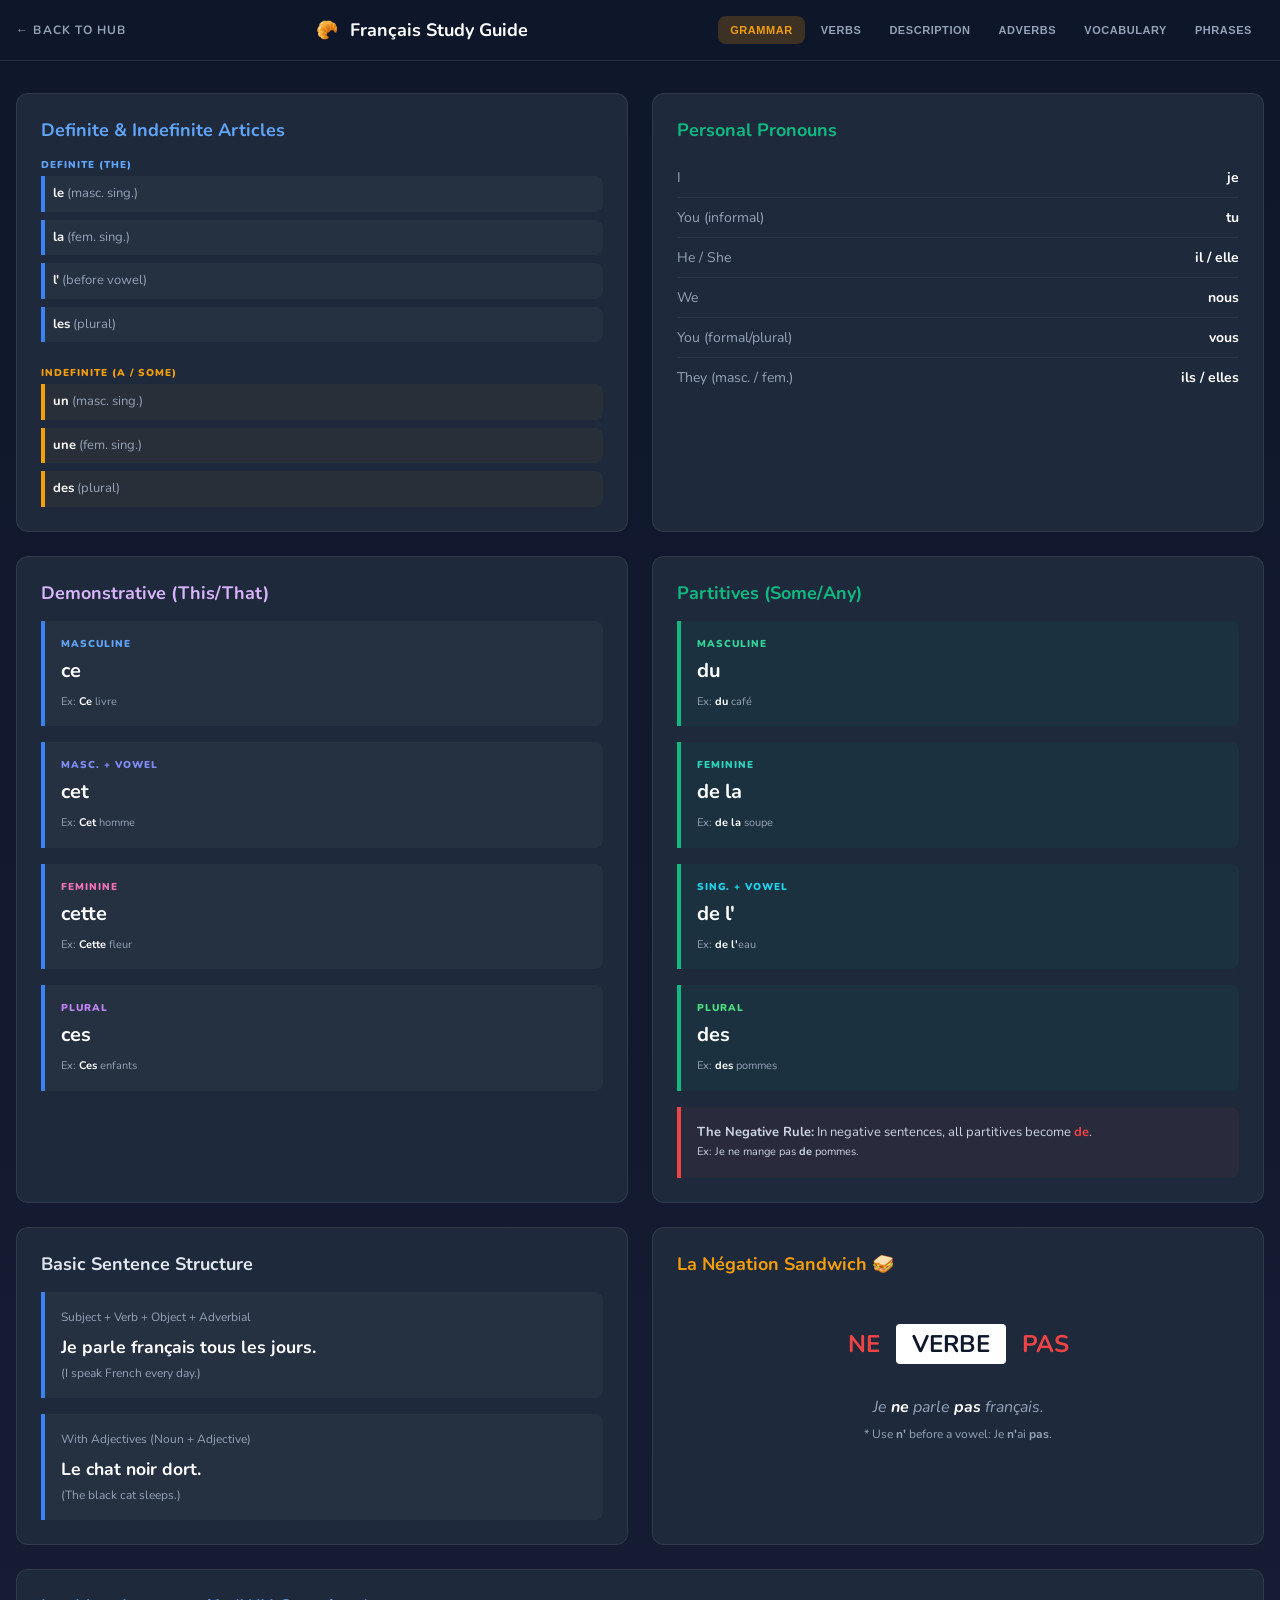
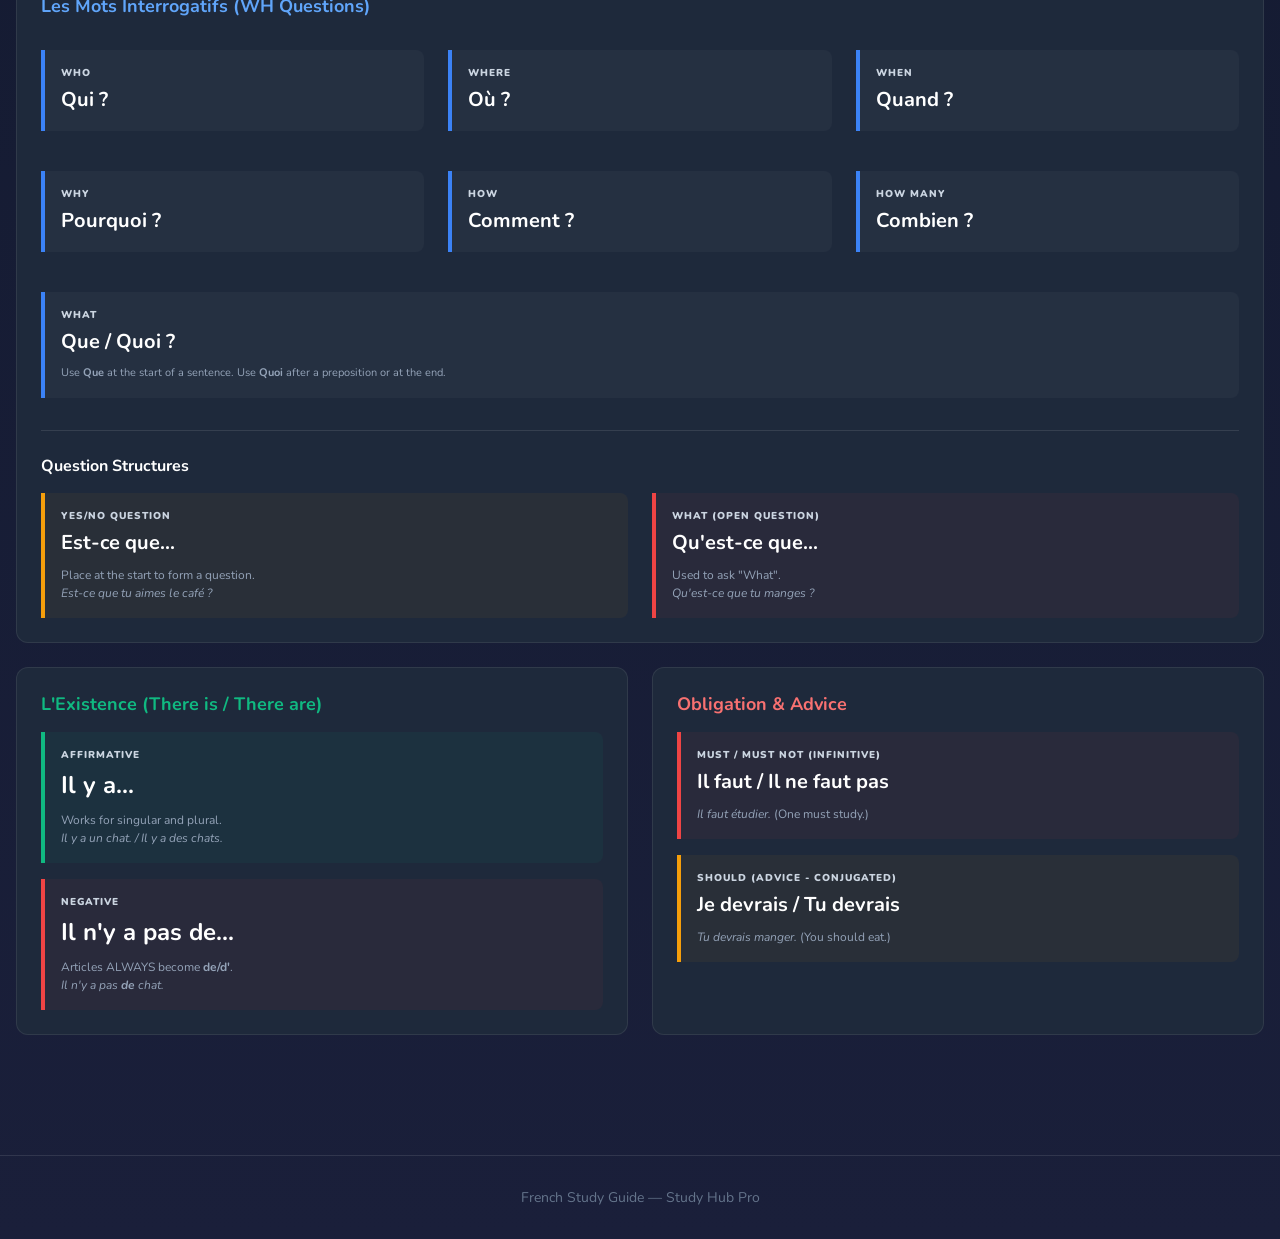
==== french.html @ ec725c96 "Update french.html" ====
<!DOCTYPE html>
<html lang="en">
<head>
    <meta charset="UTF-8">
    <meta name="viewport" content="width=device-width, initial-scale=1.0">
    <title>French Study Guide</title>
    <link rel="preconnect" href="https://fonts.googleapis.com">
    <link rel="preconnect" href="https://fonts.gstatic.com" crossorigin>
    <link href="https://fonts.googleapis.com/css2?family=Nunito:wght@400;500;600;700;800;900&display=swap" rel="stylesheet">
    <style>
        * { margin: 0; padding: 0; box-sizing: border-box; }
        body { font-family: 'Nunito', sans-serif; background: linear-gradient(to bottom, #0f172a, #1a1f3a); color: #e2e8f0; min-height: 100vh; }
        
        /* Header */
        header { position: sticky; top: 0; z-index: 50; background: rgba(15, 23, 42, 0.95); backdrop-filter: blur(8px); border-bottom: 1px solid rgba(255, 255, 255, 0.1); }
        .header-content { max-width: 1280px; margin: 0 auto; padding: 1rem; display: flex; align-items: center; justify-content: space-between; }
        .back-link { display: flex; align-items: center; gap: 0.5rem; color: #94a3b8; text-decoration: none; font-size: 12px; font-weight: bold; text-transform: uppercase; letter-spacing: 0.1em; transition: color 0.3s ease; }
        .back-link:hover { color: #f59e0b; }
        .header-title { font-size: 1.125rem; font-weight: bold; color: white; display: flex; align-items: center; gap: 0.75rem; }
        .nav-tabs { display: none; gap: 0.25rem; }
        @media (min-width: 768px) { .nav-tabs { display: flex; flex-wrap: wrap; justify-content: flex-end;} }
        .tab-btn { padding: 0.5rem 0.75rem; border-radius: 0.5rem; font-size: 11px; font-weight: bold; text-transform: uppercase; letter-spacing: 0.05em; border: none; background: transparent; color: #94a3b8; cursor: pointer; transition: all 0.2s ease; }
        .tab-btn:hover { background: rgba(255, 255, 255, 0.08); color: white; }
        .tab-btn.active { background: rgba(245, 158, 11, 0.2); color: #f59e0b; }

        /* Main Content */
        main { max-width: 1280px; margin: 0 auto; padding: 2rem 1rem; }
        .tab-content { display: none; animation: fadeIn 0.3s ease; }
        .tab-content.active { display: block; }
        @keyframes fadeIn { from { opacity: 0; } to { opacity: 1; } }

        /* Cards & Tables */
        .card { background: #1e293b; border: 1px solid rgba(255, 255, 255, 0.08); border-radius: 0.75rem; padding: 1.5rem; margin-bottom: 1.5rem; transition: all 0.3s ease; }
        .card:hover { transform: translateY(-3px); box-shadow: 0 10px 25px rgba(0, 0, 0, 0.3); }
        .card-title { font-size: 1.125rem; font-weight: bold; margin-bottom: 1rem; display: flex; align-items: center; gap: 0.5rem; }
        .card-title.gold { color: #f59e0b; }
        .card-title.blue { color: #60a5fa; }
        .card-title.purple { color: #d8b4fe; }
        .card-title.green { color: #10b981; }
        .card-title.red { color: #f87171; }

        .vocab-table { background: #1e293b; border: 1px solid rgba(255, 255, 255, 0.08); border-radius: 0.75rem; overflow: hidden; margin-bottom: 1.5rem; }
        .vocab-header { background: rgba(255, 255, 255, 0.05); padding: 0.75rem 1rem; border-bottom: 1px solid rgba(255, 255, 255, 0.08); font-size: 12px; font-weight: bold; text-transform: uppercase; letter-spacing: 0.05em; color: #94a3b8; }
        .vocab-items { padding: 1rem; }
        .vocab-item { display: flex; justify-content: space-between; align-items: center; padding: 0.625rem 0; border-bottom: 1px solid rgba(255, 255, 255, 0.06); font-size: 14px; }
        .vocab-item:last-child { border-bottom: none; }
        .vocab-en { color: #94a3b8; }
        .vocab-fr { font-weight: bold; color: white; }

        .grid-2 { display: grid; grid-template-columns: repeat(auto-fit, minmax(300px, 1fr)); gap: 1.5rem; }
        .grid-3 { display: grid; grid-template-columns: repeat(auto-fit, minmax(200px, 1fr)); gap: 1.5rem; }
        .grid-4 { display: grid; grid-template-columns: repeat(auto-fit, minmax(150px, 1fr)); gap: 1rem; }

        /* Highlights & Alerts */
        .info-box { background: rgba(255, 255, 255, 0.03); border-left: 4px solid #3b82f6; padding: 1rem; border-radius: 0 0.5rem 0.5rem 0; margin-top: 1rem; font-size: 13px; line-height: 1.5; color: #cbd5e1; }
        .info-box.red { border-left-color: #ef4444; background: rgba(239, 68, 68, 0.05); }
        .info-box.gold { border-left-color: #f59e0b; background: rgba(245, 158, 11, 0.05); }
        .info-box.green { border-left-color: #10b981; background: rgba(16, 185, 129, 0.05); }
        .accent-text { font-size: 10px; font-weight: 900; text-transform: uppercase; letter-spacing: 0.1em; margin-bottom: 0.25rem; }

        /* Vocabulary Menu */
        .vocab-menu { display: grid; grid-template-columns: repeat(auto-fit, minmax(160px, 1fr)); gap: 1rem; margin-bottom: 2rem; }
        .vocab-btn { padding: 1rem; border-radius: 0.75rem; border: 2px solid; background: rgba(255, 255, 255, 0.05); color: white; cursor: pointer; font-weight: 600; text-align: center; transition: all 0.3s ease; font-size: 14px; display: flex; flex-direction: column; align-items: center; gap: 0.5rem; }
        .vocab-btn span.icon { font-size: 1.5rem; }
        .vocab-btn:hover { transform: translateY(-2px); background: rgba(255, 255, 255, 0.1); }
        .vocab-btn.gold { border-color: rgba(245, 158, 11, 0.4); }
        .vocab-btn.blue { border-color: rgba(59, 130, 246, 0.4); }
        .vocab-btn.purple { border-color: rgba(168, 85, 247, 0.4); }
        .vocab-btn.green { border-color: rgba(16, 185, 129, 0.4); }
        .vocab-btn.pink { border-color: rgba(236, 72, 153, 0.4); }
        .vocab-btn.cyan { border-color: rgba(6, 182, 212, 0.4); }
        .vocab-btn.orange { border-color: rgba(249, 115, 22, 0.4); }
        .vocab-btn.red { border-color: rgba(239, 68, 68, 0.4); }

        footer { border-top: 1px solid rgba(255, 255, 255, 0.1); margin-top: 4rem; padding: 2rem 1rem; text-align: center; color: #64748b; font-size: 14px; }
    </style>
</head>
<body>
    <header>
        <div class="header-content">
            <a href="index.html" class="back-link"> ←  Back to Hub</a>
            <div class="header-title">
                <span>🥐</span>
                <span>Français Study Guide</span>
            </div>
            <nav class="nav-tabs">
                <button class="tab-btn active" onclick="switchTab('grammar')">Grammar</button>
                <button class="tab-btn" onclick="switchTab('verbs')">Verbs</button>
                <button class="tab-btn" onclick="switchTab('adjectives')">Description</button>
                <button class="tab-btn" onclick="switchTab('adverbs')">Adverbs</button>
                <button class="tab-btn" onclick="switchTab('vocabulary')">Vocabulary</button>
                <button class="tab-btn" onclick="switchTab('phrases')">Phrases</button>
            </nav>
        </div>
    </header>

    <main>
        <div id="grammar" class="tab-content active">
            
            <div class="grid-2">
                <div class="card">
                    <h3 class="card-title blue">Definite & Indefinite Articles</h3>
                    <div style="margin-bottom: 1.5rem;">
                        <p class="accent-text" style="color: #60a5fa;">Definite (The)</p>
                        <div class="grid-2" style="gap: 0.5rem;">
                            <div class="info-box" style="margin:0; padding: 0.5rem;"><span class="vocab-fr">le</span> <span class="vocab-en">(masc. sing.)</span></div>
                            <div class="info-box" style="margin:0; padding: 0.5rem;"><span class="vocab-fr">la</span> <span class="vocab-en">(fem. sing.)</span></div>
                            <div class="info-box" style="margin:0; padding: 0.5rem;"><span class="vocab-fr">l'</span> <span class="vocab-en">(before vowel)</span></div>
                            <div class="info-box" style="margin:0; padding: 0.5rem;"><span class="vocab-fr">les</span> <span class="vocab-en">(plural)</span></div>
                        </div>
                    </div>
                    <div>
                        <p class="accent-text" style="color: #f59e0b;">Indefinite (A / Some)</p>
                        <div class="grid-2" style="gap: 0.5rem;">
                            <div class="info-box gold" style="margin:0; padding: 0.5rem;"><span class="vocab-fr">un</span> <span class="vocab-en">(masc. sing.)</span></div>
                            <div class="info-box gold" style="margin:0; padding: 0.5rem;"><span class="vocab-fr">une</span> <span class="vocab-en">(fem. sing.)</span></div>
                            <div class="info-box gold" style="margin:0; padding: 0.5rem;"><span class="vocab-fr">des</span> <span class="vocab-en">(plural)</span></div>
                        </div>
                    </div>
                </div>

                <div class="card">
                    <h3 class="card-title green">Personal Pronouns</h3>
                    <div class="vocab-items" style="padding: 0;">
                        <div class="vocab-item"><span class="vocab-en">I</span><span class="vocab-fr">je</span></div>
                        <div class="vocab-item"><span class="vocab-en">You (informal)</span><span class="vocab-fr">tu</span></div>
                        <div class="vocab-item"><span class="vocab-en">He / She</span><span class="vocab-fr">il / elle</span></div>
                        <div class="vocab-item"><span class="vocab-en">We</span><span class="vocab-fr">nous</span></div>
                        <div class="vocab-item"><span class="vocab-en">You (formal/plural)</span><span class="vocab-fr">vous</span></div>
                        <div class="vocab-item"><span class="vocab-en">They (masc. / fem.)</span><span class="vocab-fr">ils / elles</span></div>
                    </div>
                </div>
            </div>

            <div class="grid-2">
                <div class="card">
                    <h3 class="card-title purple">Demonstrative (This/That)</h3>
                    <div class="grid-2" style="gap: 1rem;">
                        <div class="info-box" style="margin:0;">
                            <p class="accent-text" style="color: #60a5fa;">Masculine</p>
                            <p class="vocab-fr" style="font-size: 1.25rem;">ce</p>
                            <p class="vocab-en" style="font-size: 11px; margin-top: 0.5rem;">Ex: <span class="vocab-fr">Ce</span> livre</p>
                        </div>
                        <div class="info-box" style="margin:0;">
                            <p class="accent-text" style="color: #818cf8;">Masc. + Vowel</p>
                            <p class="vocab-fr" style="font-size: 1.25rem;">cet</p>
                            <p class="vocab-en" style="font-size: 11px; margin-top: 0.5rem;">Ex: <span class="vocab-fr">Cet</span> homme</p>
                        </div>
                        <div class="info-box" style="margin:0;">
                            <p class="accent-text" style="color: #f472b6;">Feminine</p>
                            <p class="vocab-fr" style="font-size: 1.25rem;">cette</p>
                            <p class="vocab-en" style="font-size: 11px; margin-top: 0.5rem;">Ex: <span class="vocab-fr">Cette</span> fleur</p>
                        </div>
                        <div class="info-box" style="margin:0;">
                            <p class="accent-text" style="color: #c084fc;">Plural</p>
                            <p class="vocab-fr" style="font-size: 1.25rem;">ces</p>
                            <p class="vocab-en" style="font-size: 11px; margin-top: 0.5rem;">Ex: <span class="vocab-fr">Ces</span> enfants</p>
                        </div>
                    </div>
                </div>

                <div class="card">
                    <h3 class="card-title green">Partitives (Some/Any)</h3>
                    <div class="grid-2" style="gap: 1rem;">
                        <div class="info-box green" style="margin:0;">
                            <p class="accent-text" style="color: #34d399;">Masculine</p>
                            <p class="vocab-fr" style="font-size: 1.25rem;">du</p>
                            <p class="vocab-en" style="font-size: 11px; margin-top: 0.5rem;">Ex: <span class="vocab-fr">du</span> café</p>
                        </div>
                        <div class="info-box green" style="margin:0;">
                            <p class="accent-text" style="color: #2dd4bf;">Feminine</p>
                            <p class="vocab-fr" style="font-size: 1.25rem;">de la</p>
                            <p class="vocab-en" style="font-size: 11px; margin-top: 0.5rem;">Ex: <span class="vocab-fr">de la</span> soupe</p>
                        </div>
                        <div class="info-box green" style="margin:0;">
                            <p class="accent-text" style="color: #22d3ee;">Sing. + Vowel</p>
                            <p class="vocab-fr" style="font-size: 1.25rem;">de l'</p>
                            <p class="vocab-en" style="font-size: 11px; margin-top: 0.5rem;">Ex: <span class="vocab-fr">de l'</span>eau</p>
                        </div>
                        <div class="info-box green" style="margin:0;">
                            <p class="accent-text" style="color: #4ade80;">Plural</p>
                            <p class="vocab-fr" style="font-size: 1.25rem;">des</p>
                            <p class="vocab-en" style="font-size: 11px; margin-top: 0.5rem;">Ex: <span class="vocab-fr">des</span> pommes</p>
                        </div>
                    </div>
                    <div class="info-box red" style="margin-top: 1rem;">
                        <strong>The Negative Rule:</strong> In negative sentences, all partitives become <span class="vocab-fr" style="color:#ef4444;">de</span>. <br>
                        <span style="font-size: 11px;">Ex: Je ne mange pas <b>de</b> pommes.</span>
                    </div>
                </div>
            </div>

            <div class="grid-2">
                <div class="card">
                    <h3 class="card-title">Basic Sentence Structure</h3>
                    <div class="info-box" style="margin-top: 0;">
                        <p class="vocab-en" style="font-size: 12px; margin-bottom: 0.5rem;">Subject + Verb + Object + Adverbial</p>
                        <p class="vocab-fr" style="font-size: 1.1rem;">Je parle français tous les jours.</p>
                        <p class="vocab-en" style="font-size: 12px; margin-top: 0.25rem;">(I speak French every day.)</p>
                    </div>
                    <div class="info-box">
                        <p class="vocab-en" style="font-size: 12px; margin-bottom: 0.5rem;">With Adjectives (Noun + Adjective)</p>
                        <p class="vocab-fr" style="font-size: 1.1rem;">Le chat noir dort.</p>
                        <p class="vocab-en" style="font-size: 12px; margin-top: 0.25rem;">(The black cat sleeps.)</p>
                    </div>
                </div>

                <div class="card">
                    <h3 class="card-title gold">La Négation Sandwich 🥪</h3>
                    <div style="display: flex; align-items: center; justify-content: center; gap: 1rem; font-size: 1.5rem; font-weight: bold; padding: 2rem 0;">
                        <span style="color: #ef4444;">NE</span>
                        <span style="background: white; color: #0f172a; padding: 0.25rem 1rem; border-radius: 0.25rem;">VERBE</span>
                        <span style="color: #ef4444;">PAS</span>
                    </div>
                    <p class="vocab-en" style="text-align: center; font-style: italic;">Je <b style="color:white;">ne</b> parle <b style="color:white;">pas</b> français.</p>
                    <p class="vocab-en" style="text-align: center; font-size: 12px; margin-top: 0.5rem;">* Use <b>n'</b> before a vowel: Je <b>n'</b>ai <b>pas</b>.</p>
                </div>
            </div>

            <div class="card">
                <h3 class="card-title blue">Les Mots Interrogatifs (WH Questions)</h3>
                <div class="grid-2">
                    <div class="info-box"><p class="accent-text">Who</p><p class="vocab-fr" style="font-size: 1.25rem;">Qui ?</p></div>
                    <div class="info-box"><p class="accent-text">Where</p><p class="vocab-fr" style="font-size: 1.25rem;">Où ?</p></div>
                    <div class="info-box"><p class="accent-text">When</p><p class="vocab-fr" style="font-size: 1.25rem;">Quand ?</p></div>
                    <div class="info-box"><p class="accent-text">Why</p><p class="vocab-fr" style="font-size: 1.25rem;">Pourquoi ?</p></div>
                    <div class="info-box"><p class="accent-text">How</p><p class="vocab-fr" style="font-size: 1.25rem;">Comment ?</p></div>
                    <div class="info-box"><p class="accent-text">How many</p><p class="vocab-fr" style="font-size: 1.25rem;">Combien ?</p></div>
                    <div class="info-box" style="grid-column: 1 / -1;"><p class="accent-text">What</p><p class="vocab-fr" style="font-size: 1.25rem;">Que / Quoi ?</p>
                        <p class="vocab-en" style="font-size: 11px; margin-top: 0.5rem;">Use <b>Que</b> at the start of a sentence. Use <b>Quoi</b> after a preposition or at the end.</p>
                    </div>
                </div>

                <div style="margin-top: 2rem; border-top: 1px solid rgba(255,255,255,0.1); padding-top: 1.5rem;">
                    <h4 class="vocab-fr" style="margin-bottom: 1rem;">Question Structures</h4>
                    <div class="grid-2">
                        <div class="info-box gold" style="margin: 0;">
                            <p class="accent-text">Yes/No Question</p>
                            <p class="vocab-fr" style="font-size: 1.25rem;">Est-ce que...</p>
                            <p class="vocab-en" style="font-size: 12px; margin-top: 0.5rem;">Place at the start to form a question.<br><i>Est-ce que tu aimes le café ?</i></p>
                        </div>
                        <div class="info-box red" style="margin: 0;">
                            <p class="accent-text">What (Open Question)</p>
                            <p class="vocab-fr" style="font-size: 1.25rem;">Qu'est-ce que...</p>
                            <p class="vocab-en" style="font-size: 12px; margin-top: 0.5rem;">Used to ask "What".<br><i>Qu'est-ce que tu manges ?</i></p>
                        </div>
                    </div>
                </div>
            </div>

            <div class="grid-2">
                <div class="card">
                    <h3 class="card-title green">L'Existence (There is / There are)</h3>
                    <div class="info-box green" style="margin-top: 0;">
                        <p class="accent-text">Affirmative</p>
                        <p class="vocab-fr" style="font-size: 1.5rem;">Il y a...</p>
                        <p class="vocab-en" style="font-size: 12px; margin-top: 0.5rem;">Works for singular and plural.<br><i>Il y a un chat. / Il y a des chats.</i></p>
                    </div>
                    <div class="info-box red">
                        <p class="accent-text">Negative</p>
                        <p class="vocab-fr" style="font-size: 1.5rem;">Il n'y a pas de...</p>
                        <p class="vocab-en" style="font-size: 12px; margin-top: 0.5rem;">Articles ALWAYS become <b>de/d'</b>.<br><i>Il n'y a pas <b>de</b> chat.</i></p>
                    </div>
                </div>

                <div class="card">
                    <h3 class="card-title red">Obligation & Advice</h3>
                    <div class="info-box red" style="margin-top: 0;">
                        <p class="accent-text">Must / Must Not (Infinitive)</p>
                        <p class="vocab-fr" style="font-size: 1.25rem;">Il faut / Il ne faut pas</p>
                        <p class="vocab-en" style="font-size: 12px; margin-top: 0.5rem;"><i>Il faut étudier.</i> (One must study.)</p>
                    </div>
                    <div class="info-box gold">
                        <p class="accent-text">Should (Advice - Conjugated)</p>
                        <p class="vocab-fr" style="font-size: 1.25rem;">Je devrais / Tu devrais</p>
                        <p class="vocab-en" style="font-size: 12px; margin-top: 0.5rem;"><i>Tu devrais manger.</i> (You should eat.)</p>
                    </div>
                </div>
            </div>
        </div>

        <div id="verbs" class="tab-content">
            
            <div class="card">
                <h3 class="card-title gold">Present Tense (Regular Verbs)</h3>
                <div class="grid-3">
                    <div class="vocab-table" style="margin: 0;">
                        <div class="vocab-header" style="color: #60a5fa;">-ER (parler)</div>
                        <div class="vocab-items">
                            <div class="vocab-item"><span class="vocab-en">je</span><span class="vocab-fr">parle</span></div>
                            <div class="vocab-item"><span class="vocab-en">tu</span><span class="vocab-fr">parles</span></div>
                            <div class="vocab-item"><span class="vocab-en">il/elle</span><span class="vocab-fr">parle</span></div>
                            <div class="vocab-item"><span class="vocab-en">nous</span><span class="vocab-fr">parlons</span></div>
                            <div class="vocab-item"><span class="vocab-en">vous</span><span class="vocab-fr">parlez</span></div>
                            <div class="vocab-item"><span class="vocab-en">ils/elles</span><span class="vocab-fr">parlent</span></div>
                        </div>
                    </div>
                    <div class="vocab-table" style="margin: 0;">
                        <div class="vocab-header" style="color: #34d399;">-IR (finir)</div>
                        <div class="vocab-items">
                            <div class="vocab-item"><span class="vocab-en">je</span><span class="vocab-fr">finis</span></div>
                            <div class="vocab-item"><span class="vocab-en">tu</span><span class="vocab-fr">finis</span></div>
                            <div class="vocab-item"><span class="vocab-en">il/elle</span><span class="vocab-fr">finit</span></div>
                            <div class="vocab-item"><span class="vocab-en">nous</span><span class="vocab-fr">finissons</span></div>
                            <div class="vocab-item"><span class="vocab-en">vous</span><span class="vocab-fr">finissez</span></div>
                            <div class="vocab-item"><span class="vocab-en">ils/elles</span><span class="vocab-fr">finissent</span></div>
                        </div>
                    </div>
                    <div class="vocab-table" style="margin: 0;">
                        <div class="vocab-header" style="color: #c084fc;">-RE (vendre)</div>
                        <div class="vocab-items">
                            <div class="vocab-item"><span class="vocab-en">je</span><span class="vocab-fr">vends</span></div>
                            <div class="vocab-item"><span class="vocab-en">tu</span><span class="vocab-fr">vends</span></div>
                            <div class="vocab-item"><span class="vocab-en">il/elle</span><span class="vocab-fr">vend</span></div>
                            <div class="vocab-item"><span class="vocab-en">nous</span><span class="vocab-fr">vendons</span></div>
                            <div class="vocab-item"><span class="vocab-en">vous</span><span class="vocab-fr">vendez</span></div>
                            <div class="vocab-item"><span class="vocab-en">ils/elles</span><span class="vocab-fr">vendent</span></div>
                        </div>
                    </div>
                </div>
            </div>

            <div class="grid-3">
                <div class="card">
                    <h3 class="card-title red">Passé Composé (Recent Past)</h3>
                    <p class="vocab-en" style="font-size: 13px; margin-bottom: 1rem;">Structure: avoir/être (present) + past participle</p>
                    <div class="info-box red" style="margin: 0;">
                        <p class="vocab-fr">J'ai mangé</p>
                        <p class="vocab-en" style="font-size: 12px;">(I have eaten / I ate)</p>
                        <br>
                        <p class="vocab-fr">Elle est allée</p>
                        <p class="vocab-en" style="font-size: 12px;">(She went)</p>
                    </div>
                </div>
                
                <div class="card">
                    <h3 class="card-title blue">Le Futur Proche (Going to)</h3>
                    <p class="vocab-en" style="font-size: 13px; margin-bottom: 1rem;">Structure: Aller (present) + Infinitive</p>
                    <div class="info-box" style="margin: 0;">
                        <p class="vocab-fr">Je vais manger</p>
                        <p class="vocab-en" style="font-size: 12px;">(I am going to eat)</p>
                        <br>
                        <p class="vocab-fr">Nous allons partir</p>
                        <p class="vocab-en" style="font-size: 12px;">(We are going to leave)</p>
                    </div>
                </div>

                <div class="card">
                    <h3 class="card-title purple">Le Futur Simple (Will)</h3>
                    <p class="vocab-en" style="font-size: 13px; margin-bottom: 1rem;">Structure: Full Verb + Endings</p>
                    <div class="info-box" style="margin: 0; border-left-color: #c084fc;">
                        <p class="vocab-fr">Je mangerai</p>
                        <p class="vocab-en" style="font-size: 12px;">(I will eat)</p>
                        <br>
                        <p class="vocab-fr">J'irai <span class="vocab-en" style="font-size: 10px;">(Irregular)</span></p>
                        <p class="vocab-en" style="font-size: 12px;">(I will go)</p>
                    </div>
                </div>
            </div>

            <div class="card">
                <h3 class="card-title">Jouer vs Faire</h3>
                <div class="grid-2">
                    <div class="info-box" style="margin: 0; background: rgba(59, 130, 246, 0.1);">
                        <p class="vocab-fr" style="font-size: 1.1rem; color: #60a5fa; margin-bottom: 0.5rem;">Jouer à / au (Games & Team Sports)</p>
                        <p class="vocab-en" style="font-size: 12px; margin-bottom: 0.5rem;">Used for sports played with a ball or board/video games.</p>
                        <ul style="list-style: none; padding: 0; font-size: 14px;">
                            <li><span class="vocab-fr">Jouer au foot</span> <span class="vocab-en">(à + le)</span></li>
                            <li><span class="vocab-fr">Jouer aux cartes</span> <span class="vocab-en">(à + les)</span></li>
                        </ul>
                    </div>
                    <div class="info-box" style="margin: 0; border-left-color: #f97316; background: rgba(249, 115, 22, 0.1);">
                        <p class="vocab-fr" style="font-size: 1.1rem; color: #fb923c; margin-bottom: 0.5rem;">Faire du / de la (Individual Activities)</p>
                        <p class="vocab-en" style="font-size: 12px; margin-bottom: 0.5rem;">Used for hobbies, instruments, or non-ball activities.</p>
                        <ul style="list-style: none; padding: 0; font-size: 14px;">
                            <li><span class="vocab-fr">Faire du piano</span> <span class="vocab-en">(de + le)</span></li>
                            <li><span class="vocab-fr">Faire de la gym</span> <span class="vocab-en">(de + la)</span></li>
                        </ul>
                    </div>
                </div>
            </div>

            <h3 class="card-title" style="margin-top: 2rem;">Core Irregular Verbs</h3>
            <div class="vocab-grid grid-2">
                <div class="card">
                    <div class="card-title gold"><span>✨</span><h4>être (to be)</h4></div>
                    <div class="vocab-items">
                        <div class="vocab-item"><span class="vocab-en">je</span><span class="vocab-fr">suis</span></div>
                        <div class="vocab-item"><span class="vocab-en">tu</span><span class="vocab-fr">es</span></div>
                        <div class="vocab-item"><span class="vocab-en">il/elle</span><span class="vocab-fr">est</span></div>
                        <div class="vocab-item"><span class="vocab-en">nous</span><span class="vocab-fr">sommes</span></div>
                        <div class="vocab-item"><span class="vocab-en">vous</span><span class="vocab-fr">êtes</span></div>
                        <div class="vocab-item"><span class="vocab-en">ils/elles</span><span class="vocab-fr">sont</span></div>
                    </div>
                </div>

                <div class="card">
                    <div class="card-title blue"><span>💎</span><h4>avoir (to have)</h4></div>
                    <div class="vocab-items">
                        <div class="vocab-item"><span class="vocab-en">j'</span><span class="vocab-fr">ai</span></div>
                        <div class="vocab-item"><span class="vocab-en">tu</span><span class="vocab-fr">as</span></div>
                        <div class="vocab-item"><span class="vocab-en">il/elle</span><span class="vocab-fr">a</span></div>
                        <div class="vocab-item"><span class="vocab-en">nous</span><span class="vocab-fr">avons</span></div>
                        <div class="vocab-item"><span class="vocab-en">vous</span><span class="vocab-fr">avez</span></div>
                        <div class="vocab-item"><span class="vocab-en">ils/elles</span><span class="vocab-fr">ont</span></div>
                    </div>
                </div>

                <div class="card">
                    <div class="card-title green"><span>🚲</span><h4>aller (to go)</h4></div>
                    <div class="vocab-items">
                        <div class="vocab-item"><span class="vocab-en">je</span><span class="vocab-fr">vais</span></div>
                        <div class="vocab-item"><span class="vocab-en">tu</span><span class="vocab-fr">vas</span></div>
                        <div class="vocab-item"><span class="vocab-en">il/elle</span><span class="vocab-fr">va</span></div>
                        <div class="vocab-item"><span class="vocab-en">nous</span><span class="vocab-fr">allons</span></div>
                        <div class="vocab-item"><span class="vocab-en">vous</span><span class="vocab-fr">allez</span></div>
                        <div class="vocab-item"><span class="vocab-en">ils/elles</span><span class="vocab-fr">vont</span></div>
                    </div>
                </div>

                <div class="card">
                    <div class="card-title gold"><span>💪</span><h4>pouvoir (can/may)</h4></div>
                    <div class="vocab-items">
                        <div class="vocab-item"><span class="vocab-en">je</span><span class="vocab-fr">peux</span></div>
                        <div class="vocab-item"><span class="vocab-en">tu</span><span class="vocab-fr">peux</span></div>
                        <div class="vocab-item"><span class="vocab-en">il/elle</span><span class="vocab-fr">peut</span></div>
                        <div class="vocab-item"><span class="vocab-en">nous</span><span class="vocab-fr">pouvons</span></div>
                        <div class="vocab-item"><span class="vocab-en">vous</span><span class="vocab-fr">pouvez</span></div>
                        <div class="vocab-item"><span class="vocab-en">ils/elles</span><span class="vocab-fr">peuvent</span></div>
                    </div>
                </div>

                <div class="card">
                    <div class="card-title purple"><span>❤️</span><h4>vouloir (to want)</h4></div>
                    <div class="vocab-items">
                        <div class="vocab-item"><span class="vocab-en">je</span><span class="vocab-fr">veux</span></div>
                        <div class="vocab-item"><span class="vocab-en">tu</span><span class="vocab-fr">veux</span></div>
                        <div class="vocab-item"><span class="vocab-en">il/elle</span><span class="vocab-fr">veut</span></div>
                        <div class="vocab-item"><span class="vocab-en">nous</span><span class="vocab-fr">voulons</span></div>
                        <div class="vocab-item"><span class="vocab-en">vous</span><span class="vocab-fr">voulez</span></div>
                        <div class="vocab-item"><span class="vocab-en">ils/elles</span><span class="vocab-fr">veulent</span></div>
                    </div>
                </div>

                <div class="card">
                    <div class="card-title gold"><span>📝</span><h4>devoir (must/have to)</h4></div>
                    <div class="vocab-items">
                        <div class="vocab-item"><span class="vocab-en">je</span><span class="vocab-fr">dois</span></div>
                        <div class="vocab-item"><span class="vocab-en">tu</span><span class="vocab-fr">dois</span></div>
                        <div class="vocab-item"><span class="vocab-en">il/elle</span><span class="vocab-fr">doit</span></div>
                        <div class="vocab-item"><span class="vocab-en">nous</span><span class="vocab-fr">devons</span></div>
                        <div class="vocab-item"><span class="vocab-en">vous</span><span class="vocab-fr">devez</span></div>
                        <div class="vocab-item"><span class="vocab-en">ils/elles</span><span class="vocab-fr">doivent</span></div>
                    </div>
                </div>

                <div class="card">
                    <div class="card-title blue"><span>🛠️</span><h4>faire (to do/make)</h4></div>
                    <div class="vocab-items">
                        <div class="vocab-item"><span class="vocab-en">je</span><span class="vocab-fr">fais</span></div>
                        <div class="vocab-item"><span class="vocab-en">tu</span><span class="vocab-fr">fais</span></div>
                        <div class="vocab-item"><span class="vocab-en">il/elle</span><span class="vocab-fr">fait</span></div>
                        <div class="vocab-item"><span class="vocab-en">nous</span><span class="vocab-fr">faisons</span></div>
                        <div class="vocab-item"><span class="vocab-en">vous</span><span class="vocab-fr">faites</span></div>
                        <div class="vocab-item"><span class="vocab-en">ils/elles</span><span class="vocab-fr">font</span></div>
                    </div>
                </div>

                <div class="card">
                    <div class="card-title gold"><span>👋</span><h4>venir (to come)</h4></div>
                    <div class="vocab-items">
                        <div class="vocab-item"><span class="vocab-en">je</span><span class="vocab-fr">viens</span></div>
                        <div class="vocab-item"><span class="vocab-en">tu</span><span class="vocab-fr">viens</span></div>
                        <div class="vocab-item"><span class="vocab-en">il/elle</span><span class="vocab-fr">vient</span></div>
                        <div class="vocab-item"><span class="vocab-en">nous</span><span class="vocab-fr">venons</span></div>
                        <div class="vocab-item"><span class="vocab-en">vous</span><span class="vocab-fr">venez</span></div>
                        <div class="vocab-item"><span class="vocab-en">ils/elles</span><span class="vocab-fr">viennent</span></div>
                    </div>
                </div>

                <div class="card">
                    <div class="card-title purple"><span>🧠</span><h4>savoir (to know)</h4></div>
                    <div class="vocab-items">
                        <div class="vocab-item"><span class="vocab-en">je</span><span class="vocab-fr">sais</span></div>
                        <div class="vocab-item"><span class="vocab-en">tu</span><span class="vocab-fr">sais</span></div>
                        <div class="vocab-item"><span class="vocab-en">il/elle</span><span class="vocab-fr">sait</span></div>
                        <div class="vocab-item"><span class="vocab-en">nous</span><span class="vocab-fr">savons</span></div>
                        <div class="vocab-item"><span class="vocab-en">vous</span><span class="vocab-fr">savez</span></div>
                        <div class="vocab-item"><span class="vocab-en">ils/elles</span><span class="vocab-fr">savent</span></div>
                    </div>
                </div>
            </div>

            <h3 class="card-title" style="margin-top: 2rem;">Common Verb Dictionary</h3>
            <div class="vocab-grid grid-2">
                <div class="vocab-table">
                    <div class="vocab-header">Mouvement et Transport</div>
                    <div class="vocab-items">
                        <div class="vocab-item"><span class="vocab-en">To go</span><span class="vocab-fr">Aller</span></div>
                        <div class="vocab-item"><span class="vocab-en">To come</span><span class="vocab-fr">Venir</span></div>
                        <div class="vocab-item"><span class="vocab-en">To return</span><span class="vocab-fr">Rentrer</span></div>
                        <div class="vocab-item"><span class="vocab-en">To walk</span><span class="vocab-fr">Marcher</span></div>
                        <div class="vocab-item"><span class="vocab-en">To run</span><span class="vocab-fr">Courir</span></div>
                        <div class="vocab-item"><span class="vocab-en">To leave</span><span class="vocab-fr">Partir</span></div>
                    </div>
                </div>

                <div class="vocab-table">
                    <div class="vocab-header">Donner et Recevoir</div>
                    <div class="vocab-items">
                        <div class="vocab-item"><span class="vocab-en">To give</span><span class="vocab-fr">Donner</span></div>
                        <div class="vocab-item"><span class="vocab-en">To receive</span><span class="vocab-fr">Recevoir</span></div>
                        <div class="vocab-item"><span class="vocab-en">To lend</span><span class="vocab-fr">Prêter</span></div>
                        <div class="vocab-item"><span class="vocab-en">To borrow</span><span class="vocab-fr">Emprunter</span></div>
                        <div class="vocab-item"><span class="vocab-en">To teach</span><span class="vocab-fr">Enseigner</span></div>
                        <div class="vocab-item"><span class="vocab-en">To learn</span><span class="vocab-fr">Apprendre</span></div>
                    </div>
                </div>

                <div class="vocab-table">
                    <div class="vocab-header">La Vie Quotidienne</div>
                    <div class="vocab-items">
                        <div class="vocab-item"><span class="vocab-en">To wake up</span><span class="vocab-fr">Se réveiller</span></div>
                        <div class="vocab-item"><span class="vocab-en">To sleep</span><span class="vocab-fr">Dormir</span></div>
                        <div class="vocab-item"><span class="vocab-en">To work</span><span class="vocab-fr">Travailler</span></div>
                        <div class="vocab-item"><span class="vocab-en">To study</span><span class="vocab-fr">Étudier</span></div>
                        <div class="vocab-item"><span class="vocab-en">To rest</span><span class="vocab-fr">Se reposer</span></div>
                        <div class="vocab-item"><span class="vocab-en">To finish</span><span class="vocab-fr">Finir</span></div>
                    </div>
                </div>

                <div class="vocab-table">
                    <div class="vocab-header">Activités</div>
                    <div class="vocab-items">
                        <div class="vocab-item"><span class="vocab-en">To eat</span><span class="vocab-fr">Manger</span></div>
                        <div class="vocab-item"><span class="vocab-en">To drink</span><span class="vocab-fr">Boire</span></div>
                        <div class="vocab-item"><span class="vocab-en">To watch</span><span class="vocab-fr">Regarder</span></div>
                        <div class="vocab-item"><span class="vocab-en">To listen</span><span class="vocab-fr">Écouter</span></div>
                        <div class="vocab-item"><span class="vocab-en">To read</span><span class="vocab-fr">Lire</span></div>
                        <div class="vocab-item"><span class="vocab-en">To write</span><span class="vocab-fr">Écrire</span></div>
                        <div class="vocab-item"><span class="vocab-en">To buy</span><span class="vocab-fr">Acheter</span></div>
                    </div>
                </div>

                <div class="vocab-table">
                    <div class="vocab-header">Social</div>
                    <div class="vocab-items">
                        <div class="vocab-item"><span class="vocab-en">To meet</span><span class="vocab-fr">Rencontrer</span></div>
                        <div class="vocab-item"><span class="vocab-en">To speak</span><span class="vocab-fr">Parler</span></div>
                        <div class="vocab-item"><span class="vocab-en">To call</span><span class="vocab-fr">Appeler</span></div>
                        <div class="vocab-item"><span class="vocab-en">To take photo</span><span class="vocab-fr">Prendre</span></div>
                        <div class="vocab-item"><span class="vocab-en">To send</span><span class="vocab-fr">Envoyer</span></div>
                        <div class="vocab-item"><span class="vocab-en">To understand</span><span class="vocab-fr">Comprendre</span></div>
                    </div>
                </div>

                <div class="vocab-table">
                    <div class="vocab-header">L'Existence</div>
                    <div class="vocab-items">
                        <div class="vocab-item"><span class="vocab-en">To be</span><span class="vocab-fr">Être</span></div>
                        <div class="vocab-item"><span class="vocab-en">To have</span><span class="vocab-fr">Avoir</span></div>
                        <div class="vocab-item"><span class="vocab-en">To stay</span><span class="vocab-fr">Rester</span></div>
                        <div class="vocab-item"><span class="vocab-en">To cost</span><span class="vocab-fr">Coûter</span></div>
                    </div>
                </div>

                <div class="vocab-table">
                    <div class="vocab-header">Cuisine et Cuisson</div>
                    <div class="vocab-items">
                        <div class="vocab-item"><span class="vocab-en">To cook</span><span class="vocab-fr">Cuisiner</span></div>
                        <div class="vocab-item"><span class="vocab-en">To cut</span><span class="vocab-fr">Couper</span></div>
                        <div class="vocab-item"><span class="vocab-en">To boil</span><span class="vocab-fr">Bouillir</span></div>
                        <div class="vocab-item"><span class="vocab-en">To fry</span><span class="vocab-fr">Frire</span></div>
                        <div class="vocab-item"><span class="vocab-en">To bake</span><span class="vocab-fr">Cuire au four</span></div>
                        <div class="vocab-item"><span class="vocab-en">To mix</span><span class="vocab-fr">Mélanger</span></div>
                    </div>
                </div>

                <div class="vocab-table">
                    <div class="vocab-header">Ménage et Entretien</div>
                    <div class="vocab-items">
                        <div class="vocab-item"><span class="vocab-en">To wash</span><span class="vocab-fr">Laver</span></div>
                        <div class="vocab-item"><span class="vocab-en">To clean</span><span class="vocab-fr">Nettoyer</span></div>
                        <div class="vocab-item"><span class="vocab-en">To dry</span><span class="vocab-fr">Sécher</span></div>
                        <div class="vocab-item"><span class="vocab-en">To iron</span><span class="vocab-fr">Repasser</span></div>
                        <div class="vocab-item"><span class="vocab-en">To repair</span><span class="vocab-fr">Réparer</span></div>
                        <div class="vocab-item"><span class="vocab-en">To throw away</span><span class="vocab-fr">Jeter</span></div>
                    </div>
                </div>

                <div class="vocab-table">
                    <div class="vocab-header">États Physiques et Mentaux</div>
                    <div class="vocab-items">
                        <div class="vocab-item"><span class="vocab-en">To think</span><span class="vocab-fr">Penser</span></div>
                        <div class="vocab-item"><span class="vocab-en">To remember</span><span class="vocab-fr">Se souvenir</span></div>
                        <div class="vocab-item"><span class="vocab-en">To forget</span><span class="vocab-fr">Oublier</span></div>
                        <div class="vocab-item"><span class="vocab-en">To hurt</span><span class="vocab-fr">Faire mal</span></div>
                        <div class="vocab-item"><span class="vocab-en">To feel</span><span class="vocab-fr">Sentir</span></div>
                        <div class="vocab-item"><span class="vocab-en">To relax</span><span class="vocab-fr">Se détendre</span></div>
                    </div>
                </div>
            </div>

        </div>

        <div id="adjectives" class="tab-content">
            <div class="grid-2" style="margin-bottom: 1.5rem;">
                <div class="info-box gold" style="margin: 0;">
                    <p class="accent-text">Adjective Placement</p>
                    <p class="vocab-en" style="font-size: 13px;">Most adjectives go <b>AFTER</b> the noun (<i>maison blanche</i>).<br>Short/Common (BAGS) go <b>BEFORE</b> (<i>petit chat</i>).</p>
                    <p class="vocab-en" style="font-size: 11px; margin-top: 0.5rem;">BAGS = Beauty, Age, Goodness, Size</p>
                </div>
                <div class="info-box blue" style="margin: 0;">
                    <p class="accent-text">Comparative & Superlative</p>
                    <p class="vocab-en" style="font-size: 13px;"><b>Comparative:</b> plus... que (<i>Je suis plus grand que toi.</i>)<br><b>Superlative:</b> le/la/les plus... (<i>C'est le plus grand.</i>)</p>
                </div>
            </div>

            <div class="grid-3">
                <div class="vocab-table"><div class="vocab-header">Colors (Couleurs)</div><div class="vocab-items">
                    <div class="vocab-item"><span class="vocab-en">White</span><span class="vocab-fr">blanc(he)</span></div>
                    <div class="vocab-item"><span class="vocab-en">Black</span><span class="vocab-fr">noir(e)</span></div>
                    <div class="vocab-item"><span class="vocab-en">Red</span><span class="vocab-fr" style="color:#ef4444;">rouge</span></div>
                    <div class="vocab-item"><span class="vocab-en">Blue</span><span class="vocab-fr" style="color:#3b82f6;">bleu(e)</span></div>
                    <div class="vocab-item"><span class="vocab-en">Green</span><span class="vocab-fr" style="color:#10b981;">vert(e)</span></div>
                    <div class="vocab-item"><span class="vocab-en">Yellow</span><span class="vocab-fr" style="color:#facc15;">jaune</span></div>
                    <div class="vocab-item"><span class="vocab-en">Brown</span><span class="vocab-fr" style="color:#b45309;">marron</span></div>
                    <div class="vocab-item"><span class="vocab-en">Gray</span><span class="vocab-fr" style="color:#94a3b8;">gris(e)</span></div>
                    <div class="vocab-item"><span class="vocab-en">Pink</span><span class="vocab-fr" style="color:#ec4899;">rose</span></div>
                    <div class="vocab-item"><span class="vocab-en">Purple</span><span class="vocab-fr" style="color:#a855f7;">violet(te)</span></div>
                </div></div>

                <div class="vocab-table"><div class="vocab-header">Appearance & Size</div><div class="vocab-items">
                    <div class="vocab-item"><span class="vocab-en">Tall / Big</span><span class="vocab-fr">grand(e)</span></div>
                    <div class="vocab-item"><span class="vocab-en">Small / Short</span><span class="vocab-fr">petit(e)</span></div>
                    <div class="vocab-item"><span class="vocab-en">Beautiful</span><span class="vocab-fr">beau / belle</span></div>
                    <div class="vocab-item"><span class="vocab-en">Pretty</span><span class="vocab-fr">joli(e)</span></div>
                    <div class="vocab-item"><span class="vocab-en">Big / Fat</span><span class="vocab-fr">gros(se)</span></div>
                    <div class="vocab-item"><span class="vocab-en">Slim / Thin</span><span class="vocab-fr">mince</span></div>
                    <div class="vocab-item"><span class="vocab-en">Long / Wide</span><span class="vocab-fr">long(ue) / large</span></div>
                    <div class="vocab-item"><span class="vocab-en">Strong</span><span class="vocab-fr">fort(e)</span></div>
                </div></div>

                <div class="vocab-table"><div class="vocab-header">Personality & Feelings</div><div class="vocab-items">
                    <div class="vocab-item"><span class="vocab-en">Kind</span><span class="vocab-fr">gentil(le)</span></div>
                    <div class="vocab-item"><span class="vocab-en">Mean</span><span class="vocab-fr">méchant(e)</span></div>
                    <div class="vocab-item"><span class="vocab-en">Funny / Serious</span><span class="vocab-fr">drôle / sérieux(se)</span></div>
                    <div class="vocab-item"><span class="vocab-en">Intelligent</span><span class="vocab-fr">intelligent(e)</span></div>
                    <div class="vocab-item"><span class="vocab-en">Happy</span><span class="vocab-fr">content(e)</span></div>
                    <div class="vocab-item"><span class="vocab-en">Sad / Tired</span><span class="vocab-fr">triste / fatigué(e)</span></div>
                    <div class="vocab-item"><span class="vocab-en">Angry</span><span class="vocab-fr">fâché(e)</span></div>
                </div></div>
            </div>

            <div class="grid-2">
                <div class="vocab-table"><div class="vocab-header">Everyday Objects</div><div class="vocab-items">
                    <div class="vocab-item"><span class="vocab-en">Hot / Cold</span><span class="vocab-fr">chaud(e) / froid(e)</span></div>
                    <div class="vocab-item"><span class="vocab-en">Dry / Wet</span><span class="vocab-fr">sec(sèche) / mouillé(e)</span></div>
                    <div class="vocab-item"><span class="vocab-en">Full / Empty</span><span class="vocab-fr">plein(e) / vide</span></div>
                    <div class="vocab-item"><span class="vocab-en">Clean / Dirty</span><span class="vocab-fr">propre / sale</span></div>
                    <div class="vocab-item"><span class="vocab-en">Expensive / Cheap</span><span class="vocab-fr">cher(chère) / bon marché</span></div>
                </div></div>

                <div class="vocab-table"><div class="vocab-header">Qualities</div><div class="vocab-items">
                    <div class="vocab-item"><span class="vocab-en">Good / Bad / Better</span><span class="vocab-fr">bon(ne) / mauvais(e) / meilleur(e)</span></div>
                    <div class="vocab-item"><span class="vocab-en">New / Old</span><span class="vocab-fr">nouveau(elle) / ancien(ne)</span></div>
                    <div class="vocab-item"><span class="vocab-en">True / Sure</span><span class="vocab-fr">vrai(e) / sûr(e)</span></div>
                    <div class="vocab-item"><span class="vocab-en">First / Last</span><span class="vocab-fr">premier(ère) / dernier(ère)</span></div>
                    <div class="vocab-item"><span class="vocab-en">All / Each</span><span class="vocab-fr">tout(e) / chaque</span></div>
                </div></div>
            </div>
        </div>

        <div id="adverbs" class="tab-content">
            <div class="card">
                <h3 class="card-title gold">Frequency (La Fréquence)</h3>
                <div style="display: flex; justify-content: space-between; font-size: 11px; text-transform: uppercase; font-weight: bold; color: #94a3b8; margin-bottom: 0.5rem;">
                    <span>Never</span><span>Always</span>
                </div>
                <div style="height: 0.5rem; background: linear-gradient(to right, #ef4444, #f59e0b, #10b981); border-radius: 1rem; margin-bottom: 1.5rem;"></div>
                
                <div class="grid-4">
                    <div class="info-box" style="margin: 0; border-left-color: #ef4444;"><p class="accent-text">Never</p><p class="vocab-fr">Jamais</p></div>
                    <div class="info-box" style="margin: 0; border-left-color: #f97316;"><p class="accent-text">Rarely</p><p class="vocab-fr">Rarement</p></div>
                    <div class="info-box" style="margin: 0; border-left-color: #eab308;"><p class="accent-text">Sometimes</p><p class="vocab-fr">Parfois</p></div>
                    <div class="info-box" style="margin: 0; border-left-color: #3b82f6;"><p class="accent-text">Often</p><p class="vocab-fr">Souvent</p></div>
                    <div class="info-box" style="margin: 0; border-left-color: #10b981;"><p class="accent-text">Usually</p><p class="vocab-fr">D'habitude</p></div>
                    <div class="info-box" style="margin: 0; border-left-color: #059669;"><p class="accent-text">Always</p><p class="vocab-fr">Toujours</p></div>
                </div>
            </div>

            <div class="grid-2" style="margin-top: 2rem; gap: 1.5rem;">
                
                <div class="vocab-table">
                    <div class="vocab-header">Location (Lieu)</div>
                    <div class="vocab-items">
                        <div class="vocab-item"><span class="vocab-en">On / Under</span><span class="vocab-fr">Sur / Sous</span></div>
                        <div class="vocab-item"><span class="vocab-en">In front / Behind</span><span class="vocab-fr">Devant / Derrière</span></div>
                        <div class="vocab-item"><span class="vocab-en">Right / Left</span><span class="vocab-fr">À droite / À gauche</span></div>
                        <div class="vocab-item"><span class="vocab-en">Inside / Outside</span><span class="vocab-fr">Dans / Dehors</span></div>
                        <div class="vocab-item"><span class="vocab-en">Next to / Near</span><span class="vocab-fr">À côté de / Près de</span></div>
                        <div class="vocab-item"><span class="vocab-en">Between</span><span class="vocab-fr">Entre</span></div>
                    </div>
                </div>

                <div class="vocab-table">
                    <div class="vocab-header">Manner & Time</div>
                    <div class="vocab-items">
                        <div class="vocab-item"><span class="vocab-en">Quickly / Slowly</span><span class="vocab-fr">rapidement / lentement</span></div>
                        <div class="vocab-item"><span class="vocab-en">Well / Badly</span><span class="vocab-fr">bien / mal</span></div>
                        <div class="vocab-item"><span class="vocab-en">Today / Tomorrow</span><span class="vocab-fr">aujourd'hui / demain</span></div>
                        <div class="vocab-item"><span class="vocab-en">Yesterday / Now</span><span class="vocab-fr">hier / maintenant</span></div>
                        <div class="vocab-item"><span class="vocab-en">Soon</span><span class="vocab-fr">bientôt</span></div>
                    </div>
                </div>

            </div>
            <div class="grid-2">
                <div class="vocab-table">
                    <div class="vocab-header">Place & Opinion</div>
                    <div class="vocab-items">
                        <div class="vocab-item"><span class="vocab-en">Here / There</span><span class="vocab-fr">ici / là</span></div>
                        <div class="vocab-item"><span class="vocab-en">Everywhere / Nowhere</span><span class="vocab-fr">partout / nulle part</span></div>
                        <div class="vocab-item"><span class="vocab-en">Perhaps / Probably</span><span class="vocab-fr">peut-être / probablement</span></div>
                        <div class="vocab-item"><span class="vocab-en">Certainly</span><span class="vocab-fr">certainement</span></div>
                        <div class="vocab-item"><span class="vocab-en">Honestly</span><span class="vocab-fr">franchement</span></div>
                    </div>
                </div>

                <div class="vocab-table">
                    <div class="vocab-header">Degree (How Much)</div>
                    <div class="vocab-items">
                        <div class="vocab-item"><span class="vocab-en">Very / Too</span><span class="vocab-fr">très / trop</span></div>
                        <div class="vocab-item"><span class="vocab-en">Enough / Just</span><span class="vocab-fr">assez / juste</span></div>
                        <div class="vocab-item"><span class="vocab-en">Many / A little</span><span class="vocab-fr">beaucoup / un peu</span></div>
                        
                        <div class="info-box gold" style="margin-top: 1.2rem; padding: 12px; border-radius: 8px;">
                            <p class="accent-text" style="font-weight: bold; color: #d4af37; margin-bottom: 4px; font-size: 13px;">The "DE" Rule</p>
                            <p class="vocab-en" style="font-size: 12px; line-height: 1.4; opacity: 0.9;">
                                Adverbs of quantity + Noun must use <b>"de / d'"</b>.<br>
                                <span style="font-style: italic; opacity: 0.8;">Ex: Beaucoup <b>d'</b>amis</span>
                            </p>
                        </div>
                    </div>
                </div>
            </div>
        </div>

        <div id="vocabulary" class="tab-content">
            <div class="vocab-menu">
                <button class="vocab-btn blue" onclick="showVocabCategory('fr-numbers')"><span class="icon">🔢</span> Numbers</button>
                <button class="vocab-btn cyan" onclick="showVocabCategory('fr-time')"><span class="icon">☁️</span> Time & Weather</button>
                <button class="vocab-btn green" onclick="showVocabCategory('fr-travel')"><span class="icon">✈️</span> Travel & Nations</button>
                <button class="vocab-btn purple" onclick="showVocabCategory('fr-school')"><span class="icon">📚</span> School & Work</button>
                <button class="vocab-btn orange" onclick="showVocabCategory('fr-house')"><span class="icon">🏠</span> House</button>
                <button class="vocab-btn blue" onclick="showVocabCategory('fr-city')"><span class="icon">🏙️</span> City Places</button>
                <button class="vocab-btn pink" onclick="showVocabCategory('fr-family')"><span class="icon">👨‍👩‍👧</span> Family</button>
                <button class="vocab-btn cyan" onclick="showVocabCategory('fr-professions')"><span class="icon">💼</span> Professions</button>
                <button class="vocab-btn gold" onclick="showVocabCategory('fr-body')"><span class="icon">👤</span> Body Parts</button>
                <button class="vocab-btn red" onclick="showVocabCategory('fr-clothing')"><span class="icon">👕</span> Clothing</button>
            </div>

            <div id="vocab-tables">
                
                <div id="fr-numbers" class="grid-2 vocab-category" style="display: none;">
                    <div class="vocab-table"><div class="vocab-header">Numbers 0-20</div><div class="vocab-items">
                        <div class="vocab-item"><span class="vocab-en">0</span><span class="vocab-fr">zéro</span></div>
                        <div class="vocab-item"><span class="vocab-en">1</span><span class="vocab-fr">un(e)</span></div>
                        <div class="vocab-item"><span class="vocab-en">2</span><span class="vocab-fr">deux</span></div>
                        <div class="vocab-item"><span class="vocab-en">3</span><span class="vocab-fr">trois</span></div>
                        <div class="vocab-item"><span class="vocab-en">4</span><span class="vocab-fr">quatre</span></div>
                        <div class="vocab-item"><span class="vocab-en">5</span><span class="vocab-fr">cinq</span></div>
                        <div class="vocab-item"><span class="vocab-en">6</span><span class="vocab-fr">six</span></div>
                        <div class="vocab-item"><span class="vocab-en">7</span><span class="vocab-fr">sept</span></div>
                        <div class="vocab-item"><span class="vocab-en">8</span><span class="vocab-fr">huit</span></div>
                        <div class="vocab-item"><span class="vocab-en">9</span><span class="vocab-fr">neuf</span></div>
                        <div class="vocab-item"><span class="vocab-en">10</span><span class="vocab-fr">dix</span></div>
                        <div class="vocab-item"><span class="vocab-en">20</span><span class="vocab-fr">vingt</span></div>
                    </div></div>
                    <div class="vocab-table"><div class="vocab-header">Numbers 30+</div><div class="vocab-items">
                        <div class="vocab-item"><span class="vocab-en">30</span><span class="vocab-fr">trente</span></div>
                        <div class="vocab-item"><span class="vocab-en">40</span><span class="vocab-fr">quarante</span></div>
                        <div class="vocab-item"><span class="vocab-en">50</span><span class="vocab-fr">cinquante</span></div>
                        <div class="vocab-item"><span class="vocab-en">60</span><span class="vocab-fr">soixante</span></div>
                        <div class="vocab-item"><span class="vocab-en">70</span><span class="vocab-fr">soixante-dix</span></div>
                        <div class="vocab-item"><span class="vocab-en">80</span><span class="vocab-fr">quatre-vingts</span></div>
                        <div class="vocab-item"><span class="vocab-en">90</span><span class="vocab-fr">quatre-vingt-dix</span></div>
                        <div class="vocab-item"><span class="vocab-en">100</span><span class="vocab-fr">cent</span></div>
                        <div class="vocab-item"><span class="vocab-en">1,000</span><span class="vocab-fr">mille</span></div>
                        <div class="vocab-item"><span class="vocab-en">1,000,000</span><span class="vocab-fr">un million</span></div>
                    </div></div>
                </div>

                <div id="fr-time" class="grid-2 vocab-category" style="display: none;">
                    <div class="vocab-table"><div class="vocab-header">Days & Months</div><div class="vocab-items">
                        <div class="vocab-item"><span class="vocab-en">Monday</span><span class="vocab-fr">lundi</span></div>
                        <div class="vocab-item"><span class="vocab-en">Tuesday</span><span class="vocab-fr">mardi</span></div>
                        <div class="vocab-item"><span class="vocab-en">Wednesday</span><span class="vocab-fr">mercredi</span></div>
                        <div class="vocab-item"><span class="vocab-en">Thursday</span><span class="vocab-fr">jeudi</span></div>
                        <div class="vocab-item"><span class="vocab-en">Friday</span><span class="vocab-fr">vendredi</span></div>
                        <div class="vocab-item"><span class="vocab-en">Saturday</span><span class="vocab-fr">samedi</span></div>
                        <div class="vocab-item"><span class="vocab-en">Sunday</span><span class="vocab-fr">dimanche</span></div>
                        <div class="vocab-item"><span class="vocab-en">Jan / Feb / Mar</span><span class="vocab-fr">janvier / février / mars</span></div>
                        <div class="vocab-item"><span class="vocab-en">Apr / May / Jun</span><span class="vocab-fr">avril / mai / juin</span></div>
                        <div class="vocab-item"><span class="vocab-en">Jul / Aug / Sep</span><span class="vocab-fr">juillet / août / septembre</span></div>
                        <div class="vocab-item"><span class="vocab-en">Oct / Nov / Dec</span><span class="vocab-fr">octobre / novembre / décembre</span></div>
                    </div></div>
                    <div class="vocab-table"><div class="vocab-header">Time Expressions</div><div class="vocab-items">
                        <div class="vocab-item"><span class="vocab-en">Today</span><span class="vocab-fr">aujourd'hui</span></div>
                        <div class="vocab-item"><span class="vocab-en">Yesterday</span><span class="vocab-fr">hier</span></div>
                        <div class="vocab-item"><span class="vocab-en">Tomorrow</span><span class="vocab-fr">demain</span></div>
                        <div class="vocab-item"><span class="vocab-en">Morning</span><span class="vocab-fr">le matin</span></div>
                        <div class="vocab-item"><span class="vocab-en">Afternoon</span><span class="vocab-fr">l'après-midi</span></div>
                        <div class="vocab-item"><span class="vocab-en">Evening</span><span class="vocab-fr">le soir</span></div>
                        <div class="vocab-item"><span class="vocab-en">At night</span><span class="vocab-fr">la nuit</span></div>
                        <div class="vocab-item"><span class="vocab-en">Midnight / Noon</span><span class="vocab-fr">minuit / midi</span></div>
                        <div class="vocab-item"><span class="vocab-en">This week</span><span class="vocab-fr">cette semaine</span></div>
                    </div></div>
                </div>

                <div id="fr-travel" class="vocab-category" style="display: none;">
                    <h3 class="card-title" style="margin-top: 2rem;">Nationalities & Gender Agreement</h3>
                    <div class="vocab-grid grid-3">
                        <div class="vocab-table">
                            <div class="vocab-header" style="color: #60a5fa;">Type 1: Double "n" (-ien ➔ -ienne)</div>
                            <div class="vocab-items">
                                <div class="vocab-item"><span class="vocab-en">Italian</span><span class="vocab-fr">Italien ➔ Italienne</span></div>
                                <div class="vocab-item"><span class="vocab-en">Canadian</span><span class="vocab-fr">Canadien ➔ Canadienne</span></div>
                                <div class="vocab-item"><span class="vocab-en">Vietnamese</span><span class="vocab-fr">Vietnamien ➔ Vietnamienne</span></div>
                            </div>
                        </div>

                        <div class="vocab-table">
                            <div class="vocab-header" style="color: #4ade80;">Type 2: Standard Add "-e"</div>
                            <div class="vocab-items">
                                <div class="vocab-item"><span class="vocab-en">American</span><span class="vocab-fr">Américain(e)</span></div>
                                <div class="vocab-item"><span class="vocab-en">French</span><span class="vocab-fr">Français(e)</span></div>
                                <div class="vocab-item"><span class="vocab-en">Spanish</span><span class="vocab-fr">Espagnol(e)</span></div>
                                <div class="vocab-item"><span class="vocab-en">German</span><span class="vocab-fr">Allemand(e)</span></div>
                                <div class="vocab-item"><span class="vocab-en">Chinese</span><span class="vocab-fr">Chinois(e)</span></div>
                                <div class="vocab-item"><span class="vocab-en">Japanese</span><span class="vocab-fr">Japonais(e)</span></div>
                            </div>
                        </div>

                        <div class="vocab-table">
                            <div class="vocab-header" style="color: #f87171;">Type 3: Irregulars & Invariable</div>
                            <div class="vocab-items">
                                <div class="vocab-item"><span class="vocab-en">Turkish</span><span class="vocab-fr">Turc ➔ Turque</span></div>
                                <div class="vocab-item"><span class="vocab-en">Greek</span><span class="vocab-fr">Grec ➔ Grecque</span></div>
                                <div class="vocab-item"><span class="vocab-en">Belgian</span><span class="vocab-fr">Belge (Invariable)</span></div>
                                <div class="vocab-item"><span class="vocab-en">Swiss</span><span class="vocab-fr">Suisse (Invariable)</span></div>
                                <div class="vocab-item"><span class="vocab-en">Russian</span><span class="vocab-fr">Russe (Invariable)</span></div>
                            </div>
                        </div>
                    </div>

                    <div class="card" style="margin-top: 2rem; border-left: 3px solid #d4af37; padding: 1.25rem;">
                        <div class="card-title gold" style="margin-bottom: 0.75rem;">
                            <span style="font-size: 1.2rem;">💡</span>
                            <h4 style="font-size: 0.95rem; letter-spacing: 0.05em;">Grammar Tip: Prepositions</h4>
                        </div>
                        
                        <p class="vocab-en" style="font-size: 0.85rem; margin-bottom: 1rem; opacity: 0.8;">
                            Prepositions for <b>"to/in"</b> based on the destination's gender:
                        </p>
                        
                        <div style="display: grid; grid-template-columns: repeat(auto-fit, minmax(140px, 1fr)); gap: 10px;">
                            
                            <div class="info-box gold" style="margin: 0; padding: 8px 10px;">
                                <p style="color: #ec4899; font-weight: bold; font-size: 11px; margin-bottom: 4px;">EN (Fem./Vowel)</p>
                                <p style="font-size: 12px; font-style: italic; opacity: 0.9;">en France, en Italie</p>
                            </div>

                            <div class="info-box gold" style="margin: 0; padding: 8px 10px;">
                                <p style="color: #3b82f6; font-weight: bold; font-size: 11px; margin-bottom: 4px;">AU (Masculine)</p>
                                <p style="font-size: 12px; font-style: italic; opacity: 0.9;">au Mexique, au Japon</p>
                            </div>

                            <div class="info-box gold" style="margin: 0; padding: 8px 10px;">
                                <p style="color: #22c55e; font-weight: bold; font-size: 11px; margin-bottom: 4px;">AUX (Plural)</p>
                                <p style="font-size: 12px; font-style: italic; opacity: 0.9;">aux États-Unis</p>
                            </div>

                            <div class="info-box gold" style="margin: 0; padding: 8px 10px;">
                                <p style="color: #d4af37; font-weight: bold; font-size: 11px; margin-bottom: 4px;">À (Cities)</p>
                                <p style="font-size: 12px; font-style: italic; opacity: 0.9;">à Paris, à Tokyo</p>
                            </div>

                        </div>
                    </div>
                    
                    <div class="vocab-table"><div class="vocab-header">Travel & Transport</div>
                        <div class="vocab-items">
                            <div class="vocab-item"><span class="vocab-en">Train / Subway</span><span class="vocab-fr">train / métro</span></div>
                            <div class="vocab-item"><span class="vocab-en">Bus / Taxi</span><span class="vocab-fr">bus / taxi</span></div>
                            <div class="vocab-item"><span class="vocab-en">Bicycle / Car</span><span class="vocab-fr">vélo / voiture</span></div>
                            <div class="vocab-item"><span class="vocab-en">Airplane</span><span class="vocab-fr">avion</span></div>
                            <div class="vocab-item"><span class="vocab-en">Ticket</span><span class="vocab-fr">billet</span></div>
                            <div class="vocab-item"><span class="vocab-en">Passport</span><span class="vocab-fr">passeport</span></div>
                            <div class="vocab-item"><span class="vocab-en">Airport / Hotel</span><span class="vocab-fr">aéroport / hôtel</span></div>
                            <div class="vocab-item"><span class="vocab-en">Map</span><span class="vocab-fr">carte / plan</span></div>
                        </div>
                    </div>
                </div>

                <div id="fr-school" class="grid-2 vocab-category" style="display: none;">
                    <div class="vocab-table"><div class="vocab-header">School (École)</div><div class="vocab-items">
                        <div class="vocab-item"><span class="vocab-en">Student</span><span class="vocab-fr">L'étudiant(e)</span></div>
                        <div class="vocab-item"><span class="vocab-en">Teacher</span><span class="vocab-fr">Le professeur</span></div>
                        <div class="vocab-item"><span class="vocab-en">Homework</span><span class="vocab-fr">Les devoirs</span></div>
                        <div class="vocab-item"><span class="vocab-en">Exam</span><span class="vocab-fr">L'examen</span></div>
                        <div class="vocab-item"><span class="vocab-en">Classroom</span><span class="vocab-fr">La salle de classe</span></div>
                        <div class="vocab-item"><span class="vocab-en">Book</span><span class="vocab-fr">Le livre</span></div>
                    </div></div>
                    <div class="vocab-table"><div class="vocab-header">Work (Travail)</div><div class="vocab-items">
                        <div class="vocab-item"><span class="vocab-en">Company</span><span class="vocab-fr">L'entreprise</span></div>
                        <div class="vocab-item"><span class="vocab-en">Meeting</span><span class="vocab-fr">La réunion</span></div>
                        <div class="vocab-item"><span class="vocab-en">Computer</span><span class="vocab-fr">L'ordinateur</span></div>
                        <div class="vocab-item"><span class="vocab-en">Email</span><span class="vocab-fr">Le courriel</span></div>
                        <div class="vocab-item"><span class="vocab-en">Office</span><span class="vocab-fr">Le bureau</span></div>
                        <div class="vocab-item"><span class="vocab-en">Letter</span><span class="vocab-fr">La lettre</span></div>
                    </div></div>
                </div>

                <div id="fr-house" class="grid-2 vocab-category" style="display: none;">
                        
                    <div class="vocab-table">
                        <div class="vocab-header" style="color: #ef4444;">Kitchen (Cuisine)</div>
                        <div class="vocab-items">
                            <div class="vocab-item"><span class="vocab-en">Refrigerator</span><span class="vocab-fr">Le frigo</span></div>
                            <div class="vocab-item"><span class="vocab-en">Stove</span><span class="vocab-fr">La cuisinière</span></div>
                            <div class="vocab-item"><span class="vocab-en">Microwave</span><span class="vocab-fr">Le micro-ondes</span></div>
                            <div class="vocab-item"><span class="vocab-en">Pot</span><span class="vocab-fr">La casserole</span></div>
                            <div class="vocab-item"><span class="vocab-en">Pan</span><span class="vocab-fr">La poêle</span></div>
                            <div class="vocab-item"><span class="vocab-en">Knife</span><span class="vocab-fr">Le couteau</span></div>
                            <div class="vocab-item"><span class="vocab-en">Spoon</span><span class="vocab-fr">La cuillère</span></div>
                            <div class="vocab-item"><span class="vocab-en">Fork</span><span class="vocab-fr">La fourchette</span></div>
                            <div class="vocab-item"><span class="vocab-en">Plate</span><span class="vocab-fr">L'assiette (f)</span></div>
                        </div>
                    </div>

                    <div class="vocab-table">
                        <div class="vocab-header" style="color: #a855f7;">Bedroom (Chambre)</div>
                        <div class="vocab-items">
                            <div class="vocab-item"><span class="vocab-en">Bed</span><span class="vocab-fr">Le lit</span></div>
                            <div class="vocab-item"><span class="vocab-en">Pillow</span><span class="vocab-fr">L'oreiller (m)</span></div>
                            <div class="vocab-item"><span class="vocab-en">Blanket</span><span class="vocab-fr">La couverture</span></div>
                            <div class="vocab-item"><span class="vocab-en">Wardrobe</span><span class="vocab-fr">L'armoire (f)</span></div>
                            <div class="vocab-item"><span class="vocab-en">Drawer</span><span class="vocab-fr">Le tiroir</span></div>
                            <div class="vocab-item"><span class="vocab-en">Mirror</span><span class="vocab-fr">Le miroir</span></div>
                            <div class="vocab-item"><span class="vocab-en">Nightstand</span><span class="vocab-fr">La table de nuit</span></div>
                            <div class="vocab-item"><span class="vocab-en">Lamp</span><span class="vocab-fr">La lampe</span></div>
                            <div class="vocab-item"><span class="vocab-en">Desk</span><span class="vocab-fr">Le bureau</span></div>
                        </div>
                    </div>

                    <div class="vocab-table">
                        <div class="vocab-header" style="color: #06b6d4;">Bathroom (Salle de bain)</div>
                        <div class="vocab-items">
                            <div class="vocab-item"><span class="vocab-en">Toilet</span><span class="vocab-fr">Les toilettes (f)</span></div>
                            <div class="vocab-item"><span class="vocab-en">Sink</span><span class="vocab-fr">Le lavabo</span></div>
                            <div class="vocab-item"><span class="vocab-en">Bathtub</span><span class="vocab-fr">La baignoire</span></div>
                            <div class="vocab-item"><span class="vocab-en">Shower</span><span class="vocab-fr">La douche</span></div>
                            <div class="vocab-item"><span class="vocab-en">Towel</span><span class="vocab-fr">La serviette</span></div>
                            <div class="vocab-item"><span class="vocab-en">Soap</span><span class="vocab-fr">Le savon</span></div>
                            <div class="vocab-item"><span class="vocab-en">Toothbrush</span><span class="vocab-fr">La brosse à dents</span></div>
                            <div class="vocab-item"><span class="vocab-en">Shampoo</span><span class="vocab-fr">Le shampooing</span></div>
                            <div class="vocab-item"><span class="vocab-en">Mirror</span><span class="vocab-fr">Le miroir</span></div>
                        </div>
                    </div>

                    <div class="vocab-table">
                        <div class="vocab-header" style="color: #f97316;">Living Room (Salon)</div>
                        <div class="vocab-items">
                            <div class="vocab-item"><span class="vocab-en">Sofa</span><span class="vocab-fr">Le canapé</span></div>
                            <div class="vocab-item"><span class="vocab-en">Armchair</span><span class="vocab-fr">Le fauteuil</span></div>
                            <div class="vocab-item"><span class="vocab-en">Coffee table</span><span class="vocab-fr">La table basse</span></div>
                            <div class="vocab-item"><span class="vocab-en">Television</span><span class="vocab-fr">La télévision</span></div>
                            <div class="vocab-item"><span class="vocab-en">Fireplace</span><span class="vocab-fr">La cheminée</span></div>
                            <div class="vocab-item"><span class="vocab-en">Bookshelf</span><span class="vocab-fr">L'étagère (f)</span></div>
                            <div class="vocab-item"><span class="vocab-en">Curtains</span><span class="vocab-fr">Les rideaux (m)</span></div>
                            <div class="vocab-item"><span class="vocab-en">Rug</span><span class="vocab-fr">Le tapis</span></div>
                            <div class="vocab-item"><span class="vocab-en">Lamp</span><span class="vocab-fr">La lampe</span></div>
                        </div>
                    </div>

                    <div class="vocab-table">
                        <div class="vocab-header" style="color: #ef4444;">Dining Room (Salle à manger)</div>
                        <div class="vocab-items">
                            <div class="vocab-item"><span class="vocab-en">Dining table</span><span class="vocab-fr">La table à manger</span></div>
                            <div class="vocab-item"><span class="vocab-en">Chair</span><span class="vocab-fr">La chaise</span></div>
                            <div class="vocab-item"><span class="vocab-en">Plate</span><span class="vocab-fr">L'assiette (f)</span></div>
                            <div class="vocab-item"><span class="vocab-en">Glass</span><span class="vocab-fr">Le verre</span></div>
                            <div class="vocab-item"><span class="vocab-en">Cup</span><span class="vocab-fr">La tasse</span></div>
                            <div class="vocab-item"><span class="vocab-en">Bottle</span><span class="vocab-fr">La bouteille</span></div>
                            <div class="vocab-item"><span class="vocab-en">Napkin</span><span class="vocab-fr">La serviette</span></div>
                            <div class="vocab-item"><span class="vocab-en">Tablecloth</span><span class="vocab-fr">La nappe</span></div>
                            <div class="vocab-item"><span class="vocab-en">Candlestick</span><span class="vocab-fr">Le chandelier</span></div>
                        </div>
                    </div>

                    <div class="vocab-table">
                        <div class="vocab-header" style="color: #6366f1;">General House (Maison Générale)</div>
                        <div class="vocab-items">
                            <div class="vocab-item"><span class="vocab-en">Door</span><span class="vocab-fr">La porte</span></div>
                            <div class="vocab-item"><span class="vocab-en">Window</span><span class="vocab-fr">La fenêtre</span></div>
                            <div class="vocab-item"><span class="vocab-en">Wall</span><span class="vocab-fr">Le mur</span></div>
                            <div class="vocab-item"><span class="vocab-en">Floor</span><span class="vocab-fr">Le plancher</span></div>
                            <div class="vocab-item"><span class="vocab-en">Ceiling</span><span class="vocab-fr">Le plafond</span></div>
                            <div class="vocab-item"><span class="vocab-en">Staircase</span><span class="vocab-fr">L'escalier (m)</span></div>
                            <div class="vocab-item"><span class="vocab-en">Hallway</span><span class="vocab-fr">Le couloir</span></div>
                            <div class="vocab-item"><span class="vocab-en">Picture frame</span><span class="vocab-fr">Le cadre</span></div>
                            <div class="vocab-item"><span class="vocab-en">Key</span><span class="vocab-fr">La clé</span></div>
                        </div>
                    </div>

                </div>

                <div id="fr-city" class="grid-3 vocab-category" style="display: none;">                    
                    <div class="vocab-table">
                        <div class="vocab-header" style="color: #eab308;">Shops (Magasins)</div>
                        <div class="vocab-items">
                            <div class="vocab-item"><span class="vocab-en">Bakery</span><span class="vocab-fr">La boulangerie</span></div>
                            <div class="vocab-item"><span class="vocab-en">Bookstore</span><span class="vocab-fr">La librairie</span></div>
                            <div class="vocab-item"><span class="vocab-en">Butcher</span><span class="vocab-fr">La boucherie</span></div>
                            <div class="vocab-item"><span class="vocab-en">Fishmonger</span><span class="vocab-fr">La poissonnerie</span></div>
                            <div class="vocab-item"><span class="vocab-en">Pharmacy</span><span class="vocab-fr">La pharmacie</span></div>
                            <div class="vocab-item"><span class="vocab-en">Florist</span><span class="vocab-fr">Le fleuriste</span></div>
                        </div>
                    </div>

                    <div class="vocab-table">
                        <div class="vocab-header" style="color: #22c55e;">Culture & Leisure</div>
                        <div class="vocab-items">
                            <div class="vocab-item"><span class="vocab-en">Library</span><span class="vocab-fr">La bibliothèque</span></div>
                            <div class="vocab-item"><span class="vocab-en">Museum</span><span class="vocab-fr">Le musée</span></div>
                            <div class="vocab-item"><span class="vocab-en">Theater</span><span class="vocab-fr">Le théâtre</span></div>
                            <div class="vocab-item"><span class="vocab-en">Park</span><span class="vocab-fr">Le parc</span></div>
                            <div class="vocab-item"><span class="vocab-en">Cinema</span><span class="vocab-fr">Le cinéma</span></div>
                            <div class="vocab-item"><span class="vocab-en">Café</span><span class="vocab-fr">Le café</span></div>
                        </div>
                    </div>

                    <div class="vocab-table">
                        <div class="vocab-header" style="color: #3b82f6;">Modern Conveniences</div>
                        <div class="vocab-items">
                            <div class="vocab-item"><span class="vocab-en">Supermarket</span><span class="vocab-fr">Le supermarché</span></div>
                            <div class="vocab-item"><span class="vocab-en">Dept. Store</span><span class="vocab-fr">Le grand magasin</span></div>
                            <div class="vocab-item"><span class="vocab-en">Hotel</span><span class="vocab-fr">L'hôtel (m)</span></div>
                            <div class="vocab-item"><span class="vocab-en">Parking</span><span class="vocab-fr">Le parking</span></div>
                            <div class="vocab-item"><span class="vocab-en">Gas Station</span><span class="vocab-fr">La station-service</span></div>
                        </div>
                    </div>

                    <div class="vocab-table">
                        <div class="vocab-header" style="color: #ef4444;">Public Services</div>
                        <div class="vocab-items">
                            <div class="vocab-item"><span class="vocab-en">Hospital</span><span class="vocab-fr">L'hôpital (m)</span></div>
                            <div class="vocab-item"><span class="vocab-en">Police Station</span><span class="vocab-fr">Le commissariat</span></div>
                            <div class="vocab-item"><span class="vocab-en">Post Office</span><span class="vocab-fr">La poste</span></div>
                            <div class="vocab-item"><span class="vocab-en">Bank</span><span class="vocab-fr">La banque</span></div>
                            <div class="vocab-item"><span class="vocab-en">Town Hall</span><span class="vocab-fr">La mairie</span></div>
                        </div>
                    </div>

                    <div class="vocab-table">
                        <div class="vocab-header" style="color: #a855f7;">Sports & Recreation</div>
                        <div class="vocab-items">
                            <div class="vocab-item"><span class="vocab-en">Stadium</span><span class="vocab-fr">Le stade</span></div>
                            <div class="vocab-item"><span class="vocab-en">Pool</span><span class="vocab-fr">La piscine</span></div>
                            <div class="vocab-item"><span class="vocab-en">Gym</span><span class="vocab-fr">La salle de sport</span></div>
                            <div class="vocab-item"><span class="vocab-en">Tennis Court</span><span class="vocab-fr">Le court de tennis</span></div>
                            <div class="vocab-item"><span class="vocab-en">Playground</span><span class="vocab-fr">Le terrain de jeu</span></div>
                        </div>
                    </div>
                </div>

                <div id="fr-family" class="grid-2 vocab-category" style="display: none;">
                    <div class="vocab-table"><div class="vocab-header">Family (Famille)</div><div class="vocab-items">
                        <div class="vocab-item"><span class="vocab-en">Father / Mother</span><span class="vocab-fr">père / mère</span></div>
                        <div class="vocab-item"><span class="vocab-en">Brother / Sister</span><span class="vocab-fr">frère / sœur</span></div>
                        <div class="vocab-item"><span class="vocab-en">Son / Daughter</span><span class="vocab-fr">fils / fille</span></div>
                        <div class="vocab-item"><span class="vocab-en">Grandfather / mother</span><span class="vocab-fr">grand-père / grand-mère</span></div>
                        <div class="vocab-item"><span class="vocab-en">Uncle / Aunt</span><span class="vocab-fr">oncle / tante</span></div>
                        <div class="vocab-item"><span class="vocab-en">Cousin</span><span class="vocab-fr">cousin(e)</span></div>
                        <div class="vocab-item"><span class="vocab-en">Husband / Wife</span><span class="vocab-fr">mari / femme</span></div>
                    </div></div>
                </div>

                <div id="fr-professions" class="grid-2 vocab-category" style="display: none;">
                    <div class="vocab-table"><div class="vocab-header">Professions</div><div class="vocab-items">
                        <div class="vocab-item"><span class="vocab-en">Doctor</span><span class="vocab-fr">médecin</span></div>
                        <div class="vocab-item"><span class="vocab-en">Nurse</span><span class="vocab-fr">infirmier(ère)</span></div>
                        <div class="vocab-item"><span class="vocab-en">Teacher</span><span class="vocab-fr">professeur</span></div>
                        <div class="vocab-item"><span class="vocab-en">Engineer</span><span class="vocab-fr">ingénieur</span></div>
                        <div class="vocab-item"><span class="vocab-en">Writer</span><span class="vocab-fr">écrivain</span></div>
                        <div class="vocab-item"><span class="vocab-en">Chef</span><span class="vocab-fr">chef / cuisinier</span></div>
                        <div class="vocab-item"><span class="vocab-en">Police</span><span class="vocab-fr">policier</span></div>
                        <div class="vocab-item"><span class="vocab-en">Musician</span><span class="vocab-fr">musicien(ne)</span></div>
                    </div></div>
                </div>

                <div id="fr-body" class="grid-2 vocab-category" style="display: none;">
                    <div class="vocab-table"><div class="vocab-header">Body Parts</div><div class="vocab-items">
                        <div class="vocab-item"><span class="vocab-en">Head</span><span class="vocab-fr">tête</span></div>
                        <div class="vocab-item"><span class="vocab-en">Eye / Nose / Mouth</span><span class="vocab-fr">œil / nez / bouche</span></div>
                        <div class="vocab-item"><span class="vocab-en">Ear / Hair</span><span class="vocab-fr">oreille / cheveux</span></div>
                        <div class="vocab-item"><span class="vocab-en">Hand / Arm</span><span class="vocab-fr">main / bras</span></div>
                        <div class="vocab-item"><span class="vocab-en">Leg / Foot</span><span class="vocab-fr">jambe / pied</span></div>
                        <div class="vocab-item"><span class="vocab-en">Heart / Back</span><span class="vocab-fr">cœur / dos</span></div>
                    </div></div>
                    <div class="card">
                        <h3 class="card-title red">Expressing Pain</h3>
                        <div class="info-box red" style="margin: 0; padding: 0.5rem;">
                            <p class="vocab-en" style="font-size: 13px;">Structure: <b>Avoir + mal + à</b> (au, à la, à l', aux)</p>
                            <br>
                            <p class="vocab-en" style="font-size: 13px;"><b>Headache:</b> j'ai mal à la tête</p>
                            <p class="vocab-en" style="font-size: 13px;"><b>Stomach ache:</b> j'ai mal au ventre</p>
                            <p class="vocab-en" style="font-size: 13px;"><b>Toothache:</b> j'ai mal aux dents</p>
                        </div>
                    </div>
                </div>

                <div id="fr-clothing" class="grid-2 vocab-category" style="display: none;">
                    <div class="vocab-table"><div class="vocab-header">Clothing</div><div class="vocab-items">
                        <div class="vocab-item"><span class="vocab-en">Pants</span><span class="vocab-fr">pantalon</span></div>
                        <div class="vocab-item"><span class="vocab-en">Shirt / T-shirt</span><span class="vocab-fr">chemise / t-shirt</span></div>
                        <div class="vocab-item"><span class="vocab-en">Dress / Skirt</span><span class="vocab-fr">robe / jupe</span></div>
                        <div class="vocab-item"><span class="vocab-en">Coat / Jacket</span><span class="vocab-fr">manteau / veste</span></div>
                        <div class="vocab-item"><span class="vocab-en">Shoes / Socks</span><span class="vocab-fr">chaussures / chaussettes</span></div>
                        <div class="vocab-item"><span class="vocab-en">Hat</span><span class="vocab-fr">chapeau</span></div>
                    </div></div>
                </div>
            </div>
        </div>

        <div id="phrases" class="tab-content">
            <div class="grid-2">
                <div class="vocab-table"><div class="vocab-header">Greetings & Politeness</div><div class="vocab-items">
                    <div class="vocab-item"><span class="vocab-en">Hello / Good evening</span><span class="vocab-fr">Bonjour / Bonsoir</span></div>
                    <div class="vocab-item"><span class="vocab-en">How are you?</span><span class="vocab-fr">Comment allez-vous?</span></div>
                    <div class="vocab-item"><span class="vocab-en">I'm fine, thank you</span><span class="vocab-fr">Ça va bien, merci</span></div>
                    <div class="vocab-item"><span class="vocab-en">Nice to meet you</span><span class="vocab-fr">Enchanté(e)</span></div>
                    <div class="vocab-item"><span class="vocab-en">Goodbye / See you tomorrow</span><span class="vocab-fr">Au revoir / À demain</span></div>
                </div></div>

                <div class="vocab-table"><div class="vocab-header">Essential Questions</div><div class="vocab-items">
                    <div class="vocab-item"><span class="vocab-en">What is your name?</span><span class="vocab-fr">Quel est votre nom?</span></div>
                    <div class="vocab-item"><span class="vocab-en">How old are you?</span><span class="vocab-fr">Quel âge avez-vous?</span></div>
                    <div class="vocab-item"><span class="vocab-en">Where are you from?</span><span class="vocab-fr">D'où venez-vous?</span></div>
                    <div class="vocab-item"><span class="vocab-en">Do you speak English?</span><span class="vocab-fr">Parlez-vous anglais?</span></div>
                    <div class="vocab-item"><span class="vocab-en">Can you help me?</span><span class="vocab-fr">Pouvez-vous m'aider?</span></div>
                    <div class="vocab-item"><span class="vocab-en">What is this?</span><span class="vocab-fr">Qu'est-ce que c'est?</span></div>
                </div></div>

                <div class="vocab-table"><div class="vocab-header">Shopping & Dining</div><div class="vocab-items">
                    <div class="vocab-item"><span class="vocab-en">How much does it cost?</span><span class="vocab-fr">Combien ça coûte?</span></div>
                    <div class="vocab-item"><span class="vocab-en">I would like...</span><span class="vocab-fr">Je voudrais...</span></div>
                    <div class="vocab-item"><span class="vocab-en">The menu, please</span><span class="vocab-fr">Le menu, s'il vous plaît</span></div>
                    <div class="vocab-item"><span class="vocab-en">The bill, please</span><span class="vocab-fr">L'addition, s'il vous plaît</span></div>
                    <div class="vocab-item"><span class="vocab-en">Do you accept cards?</span><span class="vocab-fr">Acceptez-vous les cartes?</span></div>
                </div></div>

                <div class="vocab-table"><div class="vocab-header">Travel & Directions</div><div class="vocab-items">
                    <div class="vocab-item"><span class="vocab-en">Where is...?</span><span class="vocab-fr">Où est...?</span></div>
                    <div class="vocab-item"><span class="vocab-en">Turn left / right</span><span class="vocab-fr">Tournez à gauche / droite</span></div>
                    <div class="vocab-item"><span class="vocab-en">Straight ahead</span><span class="vocab-fr">Tout droit</span></div>
                    <div class="vocab-item"><span class="vocab-en">How much is the ticket?</span><span class="vocab-fr">C'est combien le billet?</span></div>
                    <div class="vocab-item"><span class="vocab-en">When does it leave?</span><span class="vocab-fr">À quelle heure ça part?</span></div>
                </div></div>

                <div class="vocab-table"><div class="vocab-header">Emergency & Help</div><div class="vocab-items">
                    <div class="vocab-item"><span class="vocab-en">Help!</span><span class="vocab-fr">À l'aide!</span></div>
                    <div class="vocab-item"><span class="vocab-en">Call the police!</span><span class="vocab-fr">Appelez la police!</span></div>
                    <div class="vocab-item"><span class="vocab-en">I'm lost</span><span class="vocab-fr">Je suis perdu(e)</span></div>
                    <div class="vocab-item"><span class="vocab-en">I need a doctor</span><span class="vocab-fr">J'ai besoin d'un médecin</span></div>
                    <div class="vocab-item"><span class="vocab-en">I don't understand</span><span class="vocab-fr">Je ne comprends pas</span></div>
                </div></div>

                <div class="vocab-table"><div class="vocab-header">Daily Conversation</div><div class="vocab-items">
                    <div class="vocab-item"><span class="vocab-en">What time is it?</span><span class="vocab-fr">Quelle heure est-il?</span></div>
                    <div class="vocab-item"><span class="vocab-en">It's 3 o'clock</span><span class="vocab-fr">Il est 3 heures</span></div>
                    <div class="vocab-item"><span class="vocab-en">What's the weather like?</span><span class="vocab-fr">Quel temps fait-il?</span></div>
                    <div class="vocab-item"><span class="vocab-en">It's raining</span><span class="vocab-fr">Il pleut</span></div>
                    <div class="vocab-item"><span class="vocab-en">Have a good day!</span><span class="vocab-fr">Bonne journée!</span></div>
                </div></div>
            </div>
        </div>
    </main>

    <footer>
        <p>French Study Guide — Study Hub Pro</p>
    </footer>

    <script>
        function switchTab(tabId) {
            document.querySelectorAll('.tab-content').forEach(el => el.classList.remove('active'));
            document.getElementById(tabId).classList.add('active');
            
            document.querySelectorAll('.tab-btn').forEach(btn => btn.classList.remove('active'));
            event.target.classList.add('active');
            
            if (tabId === 'vocabulary') showVocabCategory('fr-numbers');
        }

        function showVocabCategory(category) {
            document.querySelectorAll('.vocab-category').forEach(el => el.style.display = 'none');
            const target = document.getElementById(category);
            if(target) target.style.display = 'grid';
        }

        document.addEventListener('DOMContentLoaded', () => {
            if (document.getElementById('vocabulary').classList.contains('active')) {
                showVocabCategory('fr-numbers');
            }
        });
    </script>
</body>
</html>
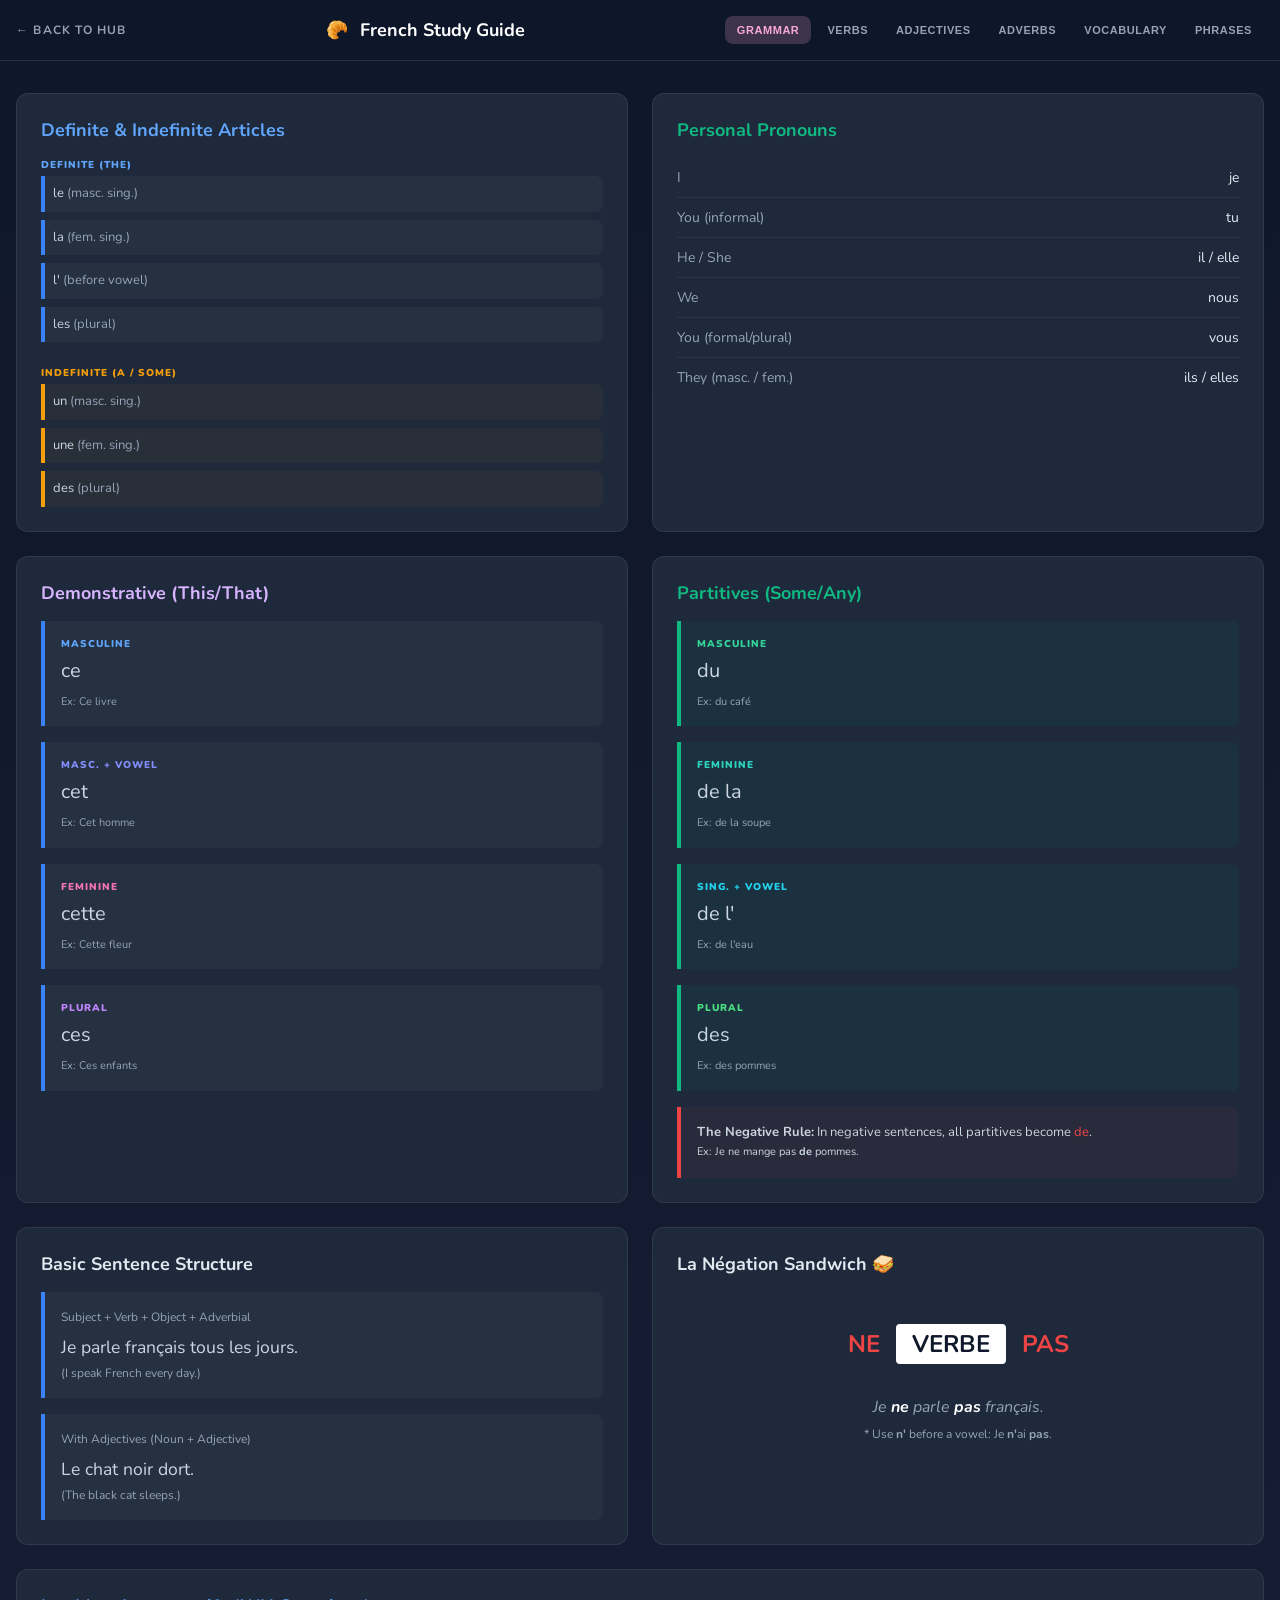
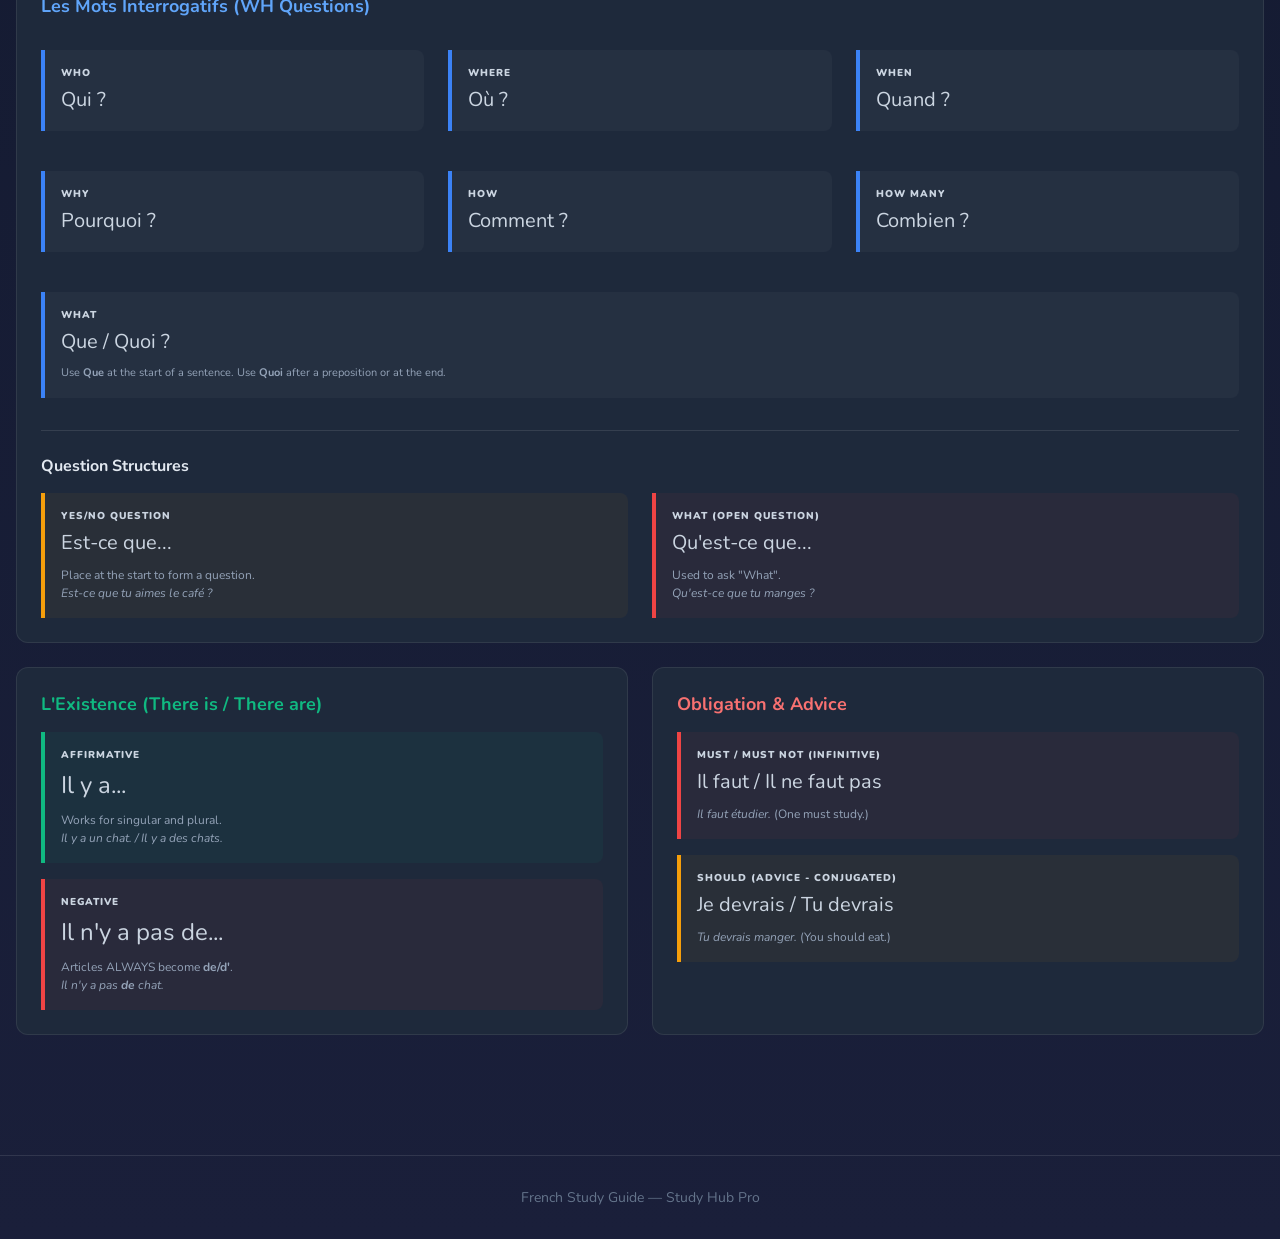
==== commit eaa9787a: "Update french.html" ====
--- a/french.html
+++ b/french.html
@@ -10,18 +10,90 @@
     <style>
         * { margin: 0; padding: 0; box-sizing: border-box; }
         body { font-family: 'Nunito', sans-serif; background: linear-gradient(to bottom, #0f172a, #1a1f3a); color: #e2e8f0; min-height: 100vh; }
+        .jp-font { font-family: 'Noto Sans JP', sans-serif; }
         
         /* Header */
         header { position: sticky; top: 0; z-index: 50; background: rgba(15, 23, 42, 0.95); backdrop-filter: blur(8px); border-bottom: 1px solid rgba(255, 255, 255, 0.1); }
         .header-content { max-width: 1280px; margin: 0 auto; padding: 1rem; display: flex; align-items: center; justify-content: space-between; }
         .back-link { display: flex; align-items: center; gap: 0.5rem; color: #94a3b8; text-decoration: none; font-size: 12px; font-weight: bold; text-transform: uppercase; letter-spacing: 0.1em; transition: color 0.3s ease; }
-        .back-link:hover { color: #f59e0b; }
+        .back-link:hover { color: #f9a8d4; }
         .header-title { font-size: 1.125rem; font-weight: bold; color: white; display: flex; align-items: center; gap: 0.75rem; }
+        .header-title .jp-font { font-size: 1.25rem; }
         .nav-tabs { display: none; gap: 0.25rem; }
         @media (min-width: 768px) { .nav-tabs { display: flex; flex-wrap: wrap; justify-content: flex-end;} }
         .tab-btn { padding: 0.5rem 0.75rem; border-radius: 0.5rem; font-size: 11px; font-weight: bold; text-transform: uppercase; letter-spacing: 0.05em; border: none; background: transparent; color: #94a3b8; cursor: pointer; transition: all 0.2s ease; }
         .tab-btn:hover { background: rgba(255, 255, 255, 0.08); color: white; }
-        .tab-btn.active { background: rgba(245, 158, 11, 0.2); color: #f59e0b; }
+        .tab-btn.active { background: rgba(249, 168, 212, 0.2); color: #f9a8d4; }
+
+        /* --- Desktop vs Mobile Navigation Logic --- */
+
+        /* Hide hamburger by default (Desktop) */
+        .menu-toggle {
+            display: none;
+            flex-direction: column;
+            justify-content: space-between;
+            width: 30px;
+            height: 21px;
+            background: transparent;
+            border: none;
+            cursor: pointer;
+            padding: 0;
+            z-index: 100;
+        }
+
+        .menu-toggle span {
+            width: 100%;
+            height: 3px;
+            background-color: white;
+            border-radius: 10px;
+            transition: all 0.3s ease;
+        }
+
+        @media (max-width: 767px) {
+            .menu-toggle {
+                display: flex; /* Show hamburger on mobile */
+            }
+
+            .nav-tabs {
+                display: none; /* Hide default navbar */
+                position: absolute;
+                top: 100%;
+                left: 0;
+                width: 100%;
+                background: rgba(15, 23, 42, 0.98);
+                backdrop-filter: blur(10px);
+                flex-direction: column;
+                padding: 1rem;
+                border-bottom: 1px solid rgba(255, 255, 255, 0.1);
+                box-shadow: 0 10px 15px -3px rgba(0, 0, 0, 0.5);
+                z-index: 60;
+            }
+
+            /* Show menu when button is clicked */
+            .nav-tabs.active {
+                display: flex;
+            }
+
+            .tab-btn {
+                width: 100%;
+                text-align: left;
+                padding: 1rem;
+                font-size: 14px;
+                border-bottom: 1px solid rgba(255, 255, 255, 0.05);
+            }
+
+            /* Animate hamburger to 'X' when open */
+            .menu-toggle.active span:nth-child(1) { transform: translateY(9px) rotate(45deg); }
+            .menu-toggle.active span:nth-child(2) { opacity: 0; }
+            .menu-toggle.active span:nth-child(3) { transform: translateY(-9px) rotate(-45deg); }
+        }
+
+        @media (min-width: 768px) {
+            .nav-tabs {
+                display: flex; /* Standard horizontal navbar for desktop */
+                gap: 0.25rem;
+            }
+        }
 
         /* Main Content */
         main { max-width: 1280px; margin: 0 auto; padding: 2rem 1rem; }
@@ -33,11 +105,14 @@
         .card { background: #1e293b; border: 1px solid rgba(255, 255, 255, 0.08); border-radius: 0.75rem; padding: 1.5rem; margin-bottom: 1.5rem; transition: all 0.3s ease; }
         .card:hover { transform: translateY(-3px); box-shadow: 0 10px 25px rgba(0, 0, 0, 0.3); }
         .card-title { font-size: 1.125rem; font-weight: bold; margin-bottom: 1rem; display: flex; align-items: center; gap: 0.5rem; }
-        .card-title.gold { color: #f59e0b; }
         .card-title.blue { color: #60a5fa; }
+        .card-title.orange { color: #fb923c; }
+        .card-title.pink { color: #f9a8d4; }
         .card-title.purple { color: #d8b4fe; }
         .card-title.green { color: #10b981; }
         .card-title.red { color: #f87171; }
+        .card-title.yellow { color: #facc15; }
+        .card-title.cyan { color: #22d3ee; }
 
         .vocab-table { background: #1e293b; border: 1px solid rgba(255, 255, 255, 0.08); border-radius: 0.75rem; overflow: hidden; margin-bottom: 1.5rem; }
         .vocab-header { background: rgba(255, 255, 255, 0.05); padding: 0.75rem 1rem; border-bottom: 1px solid rgba(255, 255, 255, 0.08); font-size: 12px; font-weight: bold; text-transform: uppercase; letter-spacing: 0.05em; color: #94a3b8; }
@@ -45,17 +120,27 @@
         .vocab-item { display: flex; justify-content: space-between; align-items: center; padding: 0.625rem 0; border-bottom: 1px solid rgba(255, 255, 255, 0.06); font-size: 14px; }
         .vocab-item:last-child { border-bottom: none; }
         .vocab-en { color: #94a3b8; }
-        .vocab-fr { font-weight: bold; color: white; }
+        .vocab-jp { font-weight: bold; color: white; font-family: 'Noto Sans JP', sans-serif; }
 
         .grid-2 { display: grid; grid-template-columns: repeat(auto-fit, minmax(300px, 1fr)); gap: 1.5rem; }
         .grid-3 { display: grid; grid-template-columns: repeat(auto-fit, minmax(200px, 1fr)); gap: 1.5rem; }
         .grid-4 { display: grid; grid-template-columns: repeat(auto-fit, minmax(150px, 1fr)); gap: 1rem; }
+        
+        /* Character Grids */
+        .grid-5 { display: grid; grid-template-columns: repeat(5, 1fr); gap: 0.375rem; text-align: center; }
+        .grid-char { padding: 0.5rem; border-radius: 0.375rem; font-size: 1.1rem; font-weight: 500; background: rgba(59, 130, 246, 0.1); border: 1px solid rgba(59, 130, 246, 0.2); color: white; transition: all 0.2s ease; font-family: 'Noto Sans JP', sans-serif; }
+        .grid-char:hover { background: rgba(59, 130, 246, 0.2); }
+        .grid-char.orange-bg { background: rgba(251, 146, 60, 0.1); border-color: rgba(251, 146, 60, 0.2); }
+        .grid-char.orange-bg:hover { background: rgba(251, 146, 60, 0.2); }
+        .grid-char.empty { opacity: 0; pointer-events: none; }
 
         /* Highlights & Alerts */
         .info-box { background: rgba(255, 255, 255, 0.03); border-left: 4px solid #3b82f6; padding: 1rem; border-radius: 0 0.5rem 0.5rem 0; margin-top: 1rem; font-size: 13px; line-height: 1.5; color: #cbd5e1; }
         .info-box.red { border-left-color: #ef4444; background: rgba(239, 68, 68, 0.05); }
         .info-box.gold { border-left-color: #f59e0b; background: rgba(245, 158, 11, 0.05); }
         .info-box.green { border-left-color: #10b981; background: rgba(16, 185, 129, 0.05); }
+        .info-box.purple { border-left-color: #a855f7; background: rgba(168, 85, 247, 0.05); }
+        .info-box.pink { border-left-color: #ec4899; background: rgba(236, 72, 153, 0.05); }
         .accent-text { font-size: 10px; font-weight: 900; text-transform: uppercase; letter-spacing: 0.1em; margin-bottom: 0.25rem; }
 
         /* Vocabulary Menu */
@@ -63,30 +148,62 @@
         .vocab-btn { padding: 1rem; border-radius: 0.75rem; border: 2px solid; background: rgba(255, 255, 255, 0.05); color: white; cursor: pointer; font-weight: 600; text-align: center; transition: all 0.3s ease; font-size: 14px; display: flex; flex-direction: column; align-items: center; gap: 0.5rem; }
         .vocab-btn span.icon { font-size: 1.5rem; }
         .vocab-btn:hover { transform: translateY(-2px); background: rgba(255, 255, 255, 0.1); }
-        .vocab-btn.gold { border-color: rgba(245, 158, 11, 0.4); }
         .vocab-btn.blue { border-color: rgba(59, 130, 246, 0.4); }
+        .vocab-btn.indigo { border-color: rgba(99, 102, 241, 0.4); }
+        .vocab-btn.emerald { border-color: rgba(16, 185, 129, 0.4); }
+        .vocab-btn.green { border-color: rgba(34, 197, 94, 0.4); }
+        .vocab-btn.pink { border-color: rgba(236, 72, 153, 0.4); }
         .vocab-btn.purple { border-color: rgba(168, 85, 247, 0.4); }
-        .vocab-btn.green { border-color: rgba(16, 185, 129, 0.4); }
-        .vocab-btn.pink { border-color: rgba(236, 72, 153, 0.4); }
+        .vocab-btn.yellow { border-color: rgba(234, 179, 8, 0.4); }
         .vocab-btn.cyan { border-color: rgba(6, 182, 212, 0.4); }
+        .vocab-btn.red { border-color: rgba(239, 68, 68, 0.4); }
         .vocab-btn.orange { border-color: rgba(249, 115, 22, 0.4); }
-        .vocab-btn.red { border-color: rgba(239, 68, 68, 0.4); }
+
+        /* Kanji Specific */
+        .kanji-intro { background: #1e293b; border: 1px solid rgba(255, 255, 255, 0.1); border-radius: 0.75rem; padding: 1.5rem; margin-bottom: 2rem; display: flex; align-items: center; justify-content: space-between; }
+        .kanji-intro h2 { font-size: 1.5rem; font-weight: bold; margin-bottom: 0.5rem; }
+        .kanji-intro p { color: #94a3b8; font-size: 14px; }
+        .kanji-watermark { font-size: 4rem; opacity: 0.1; user-select: none; font-family: 'Noto Sans JP', sans-serif; }
+        .kanji-lesson { background: #1e293b; border: 1px solid rgba(255, 255, 255, 0.08); border-radius: 0.75rem; overflow: hidden; margin-bottom: 1.5rem; }
+        .kanji-lesson-header { background: rgba(255, 255, 255, 0.05); padding: 1rem; border-bottom: 1px solid rgba(255, 255, 255, 0.08); }
+        .kanji-lesson-header h3 { font-weight: bold; color: white; }
+        .kanji-chars { display: grid; grid-template-columns: repeat(auto-fit, minmax(80px, 1fr)); gap: 1rem; padding: 1.5rem; }
+        .kanji-char { display: flex; flex-direction: column; align-items: center; padding: 0.75rem; border-radius: 0.5rem; border: 1px solid rgba(255, 255, 255, 0.06); transition: all 0.2s ease; }
+        .kanji-char:hover { background: rgba(249, 168, 212, 0.1); border-color: rgba(249, 168, 212, 0.3); }
+        .kanji-symbol { font-size: 2.25rem; font-weight: bold; color: white; margin-bottom: 0.25rem; font-family: 'Noto Sans JP', sans-serif; }
+        .kanji-reading { font-size: 11px; color: #f9a8d4; font-weight: bold; margin-bottom: 0.25rem; font-family: 'Noto Sans JP', sans-serif; }
+        .kanji-meaning { font-size: 10px; color: #94a3b8; text-align: center; }
+
+        /* Custom Sentence Block */
+        .sentence-block { background: rgba(255,255,255,0.03); border: 1px solid rgba(255,255,255,0.1); border-radius: 0.5rem; padding: 1.5rem; display: flex; flex-wrap: wrap; gap: 1rem; align-items: center; justify-content: center; }
+        .sentence-part { text-align: center; flex: 1; min-width: 100px; }
+        .sentence-role { font-size: 10px; text-transform: uppercase; letter-spacing: 0.1em; color: #94a3b8; margin-bottom: 0.25rem; }
+        .sentence-word { background: #0f172a; padding: 0.75rem; border-radius: 0.25rem; font-size: 1.25rem; font-weight: bold; color: white; font-family: 'Noto Sans JP', sans-serif; border: 1px solid rgba(255,255,255,0.05); }
+        .sentence-plus { color: #f9a8d4; font-weight: bold; }
 
         footer { border-top: 1px solid rgba(255, 255, 255, 0.1); margin-top: 4rem; padding: 2rem 1rem; text-align: center; color: #64748b; font-size: 14px; }
+        @media (max-width: 768px) { .grid-5 { grid-template-columns: repeat(4, 1fr); } }
     </style>
 </head>
 <body>
     <header>
         <div class="header-content">
-            <a href="index.html" class="back-link"> ←  Back to Hub</a>
+            <a href="index.html" class="back-link">← Back to Hub</a>
             <div class="header-title">
                 <span>🥐</span>
-                <span>Français Study Guide</span>
-            </div>
-            <nav class="nav-tabs">
+                <span>French Study Guide</span>
+            </div>
+
+            <button class="menu-toggle" id="menuToggle" aria-label="Open Menu">
+                <span></span>
+                <span></span>
+                <span></span>
+            </button>
+
+            <nav class="nav-tabs" id="navTabs">
                 <button class="tab-btn active" onclick="switchTab('grammar')">Grammar</button>
                 <button class="tab-btn" onclick="switchTab('verbs')">Verbs</button>
-                <button class="tab-btn" onclick="switchTab('adjectives')">Description</button>
+                <button class="tab-btn" onclick="switchTab('adjectives')">Adjectives</button>
                 <button class="tab-btn" onclick="switchTab('adverbs')">Adverbs</button>
                 <button class="tab-btn" onclick="switchTab('vocabulary')">Vocabulary</button>
                 <button class="tab-btn" onclick="switchTab('phrases')">Phrases</button>
@@ -791,31 +908,47 @@
                     </div></div>
                 </div>
 
-                <div id="fr-time" class="grid-2 vocab-category" style="display: none;">
-                    <div class="vocab-table"><div class="vocab-header">Days & Months</div><div class="vocab-items">
-                        <div class="vocab-item"><span class="vocab-en">Monday</span><span class="vocab-fr">lundi</span></div>
-                        <div class="vocab-item"><span class="vocab-en">Tuesday</span><span class="vocab-fr">mardi</span></div>
-                        <div class="vocab-item"><span class="vocab-en">Wednesday</span><span class="vocab-fr">mercredi</span></div>
-                        <div class="vocab-item"><span class="vocab-en">Thursday</span><span class="vocab-fr">jeudi</span></div>
-                        <div class="vocab-item"><span class="vocab-en">Friday</span><span class="vocab-fr">vendredi</span></div>
-                        <div class="vocab-item"><span class="vocab-en">Saturday</span><span class="vocab-fr">samedi</span></div>
-                        <div class="vocab-item"><span class="vocab-en">Sunday</span><span class="vocab-fr">dimanche</span></div>
-                        <div class="vocab-item"><span class="vocab-en">Jan / Feb / Mar</span><span class="vocab-fr">janvier / février / mars</span></div>
-                        <div class="vocab-item"><span class="vocab-en">Apr / May / Jun</span><span class="vocab-fr">avril / mai / juin</span></div>
-                        <div class="vocab-item"><span class="vocab-en">Jul / Aug / Sep</span><span class="vocab-fr">juillet / août / septembre</span></div>
-                        <div class="vocab-item"><span class="vocab-en">Oct / Nov / Dec</span><span class="vocab-fr">octobre / novembre / décembre</span></div>
-                    </div></div>
-                    <div class="vocab-table"><div class="vocab-header">Time Expressions</div><div class="vocab-items">
-                        <div class="vocab-item"><span class="vocab-en">Today</span><span class="vocab-fr">aujourd'hui</span></div>
-                        <div class="vocab-item"><span class="vocab-en">Yesterday</span><span class="vocab-fr">hier</span></div>
-                        <div class="vocab-item"><span class="vocab-en">Tomorrow</span><span class="vocab-fr">demain</span></div>
-                        <div class="vocab-item"><span class="vocab-en">Morning</span><span class="vocab-fr">le matin</span></div>
-                        <div class="vocab-item"><span class="vocab-en">Afternoon</span><span class="vocab-fr">l'après-midi</span></div>
-                        <div class="vocab-item"><span class="vocab-en">Evening</span><span class="vocab-fr">le soir</span></div>
-                        <div class="vocab-item"><span class="vocab-en">At night</span><span class="vocab-fr">la nuit</span></div>
-                        <div class="vocab-item"><span class="vocab-en">Midnight / Noon</span><span class="vocab-fr">minuit / midi</span></div>
-                        <div class="vocab-item"><span class="vocab-en">This week</span><span class="vocab-fr">cette semaine</span></div>
-                    </div></div>
+                <div id="fr-time" class="vocab-grid grid-3 vocab-category" style="display: none;">
+                    <div class="vocab-table">
+                        <div class="vocab-header" style="color: #fbbf24;">Days & Months</div>
+                        <div class="vocab-items">
+                            <div class="vocab-item"><span class="vocab-en">Mon / Tue / Wed</span><span class="vocab-fr">lundi / mardi / mercredi</span></div>
+                            <div class="vocab-item"><span class="vocab-en">Thu / Fri / Sat</span><span class="vocab-fr">jeudi / vendredi / samedi</span></div>
+                            <div class="vocab-item"><span class="vocab-en">Sunday</span><span class="vocab-fr">dimanche</span></div>
+                            <div class="vocab-item"><span class="vocab-en">Jan / Feb / Mar</span><span class="vocab-fr">janvier / fév. / mars</span></div>
+                            <div class="vocab-item"><span class="vocab-en">Apr / May / Jun</span><span class="vocab-fr">avril / mai / juin</span></div>
+                            <div class="vocab-item"><span class="vocab-en">Jul / Aug / Sep</span><span class="vocab-fr">juil. / août / sept.</span></div>
+                            <div class="vocab-item"><span class="vocab-en">Oct / Nov / Dec</span><span class="vocab-fr">oct. / nov. / déc.</span></div>
+                        </div>
+                    </div>
+
+                    <div class="vocab-table">
+                        <div class="vocab-header" style="color: #f59e0b;">Time Expressions</div>
+                        <div class="vocab-items">
+                            <div class="vocab-item"><span class="vocab-en">Today / Yesterday</span><span class="vocab-fr">aujourd'hui / hier</span></div>
+                            <div class="vocab-item"><span class="vocab-en">Tomorrow</span><span class="vocab-fr">demain</span></div>
+                            <div class="vocab-item"><span class="vocab-en">Morning</span><span class="vocab-fr">le matin</span></div>
+                            <div class="vocab-item"><span class="vocab-en">Afternoon</span><span class="vocab-fr">l'après-midi</span></div>
+                            <div class="vocab-item"><span class="vocab-en">Evening / Night</span><span class="vocab-fr">le soir / la nuit</span></div>
+                            <div class="vocab-item"><span class="vocab-en">Noon / Midnight</span><span class="vocab-fr">midi / minuit</span></div>
+                            <div class="vocab-item"><span class="vocab-en">This week</span><span class="vocab-fr">cette semaine</span></div>
+                        </div>
+                    </div>
+
+                    <div class="vocab-table">
+                        <div class="vocab-header" style="color: #60a5fa;">Weather (La Météo)</div>
+                        <div class="vocab-items">
+                            <div class="vocab-item"><span class="vocab-en">It is sunny</span><span class="vocab-fr">Il fait beau</span></div>
+                            <div class="vocab-item"><span class="vocab-en">It is hot / cold</span><span class="vocab-fr">Il fait chaud / froid</span></div>
+                            <div class="vocab-item"><span class="vocab-en">It is raining</span><span class="vocab-fr">Il pleut</span></div>
+                            <div class="vocab-item"><span class="vocab-en">It is snowing</span><span class="vocab-fr">Il neige</span></div>
+                            <div class="vocab-item"><span class="vocab-en">It is windy</span><span class="vocab-fr">Il y a du vent</span></div>
+                            <div class="vocab-item"><span class="vocab-en">It is cloudy</span><span class="vocab-fr">Il y a des nuages</span></div>
+                            <div class="vocab-item"><span class="vocab-en">Storm / Fog</span><span class="vocab-fr">orage / brouillard</span></div>
+                            <div class="vocab-item"><span class="vocab-en">Spring / Summer</span><span class="vocab-fr">printemps / été</span></div>
+                            <div class="vocab-item"><span class="vocab-en">Autumn / Winter</span><span class="vocab-fr">automne / hiver</span></div>
+                        </div>
+                    </div>
                 </div>
 
                 <div id="fr-travel" class="vocab-category" style="display: none;">
@@ -1193,6 +1326,32 @@
     </footer>
 
     <script>
+
+        // Mobile menu elements
+        const menuToggle = document.getElementById('menuToggle');
+        const navTabs = document.getElementById('navTabs');
+
+        // Toggle Menu on click
+        menuToggle.addEventListener('click', () => {
+            menuToggle.classList.toggle('active');
+            navTabs.classList.toggle('active');
+        });
+
+        // Close menu automatically after selecting a tab (Mobile only)
+        document.querySelectorAll('.tab-btn').forEach(btn => {
+            btn.addEventListener('click', (e) => {
+                // Handle Active State Styling
+                document.querySelectorAll('.tab-btn').forEach(b => b.classList.remove('active'));
+                e.target.classList.add('active');
+
+                // If on mobile, close the menu
+                if (window.innerWidth < 768) {
+                    menuToggle.classList.remove('active');
+                    navTabs.classList.remove('active');
+                }
+            });
+        });
+
         function switchTab(tabId) {
             document.querySelectorAll('.tab-content').forEach(el => el.classList.remove('active'));
             document.getElementById(tabId).classList.add('active');
@@ -1215,5 +1374,6 @@
             }
         });
     </script>
+
 </body>
 </html>
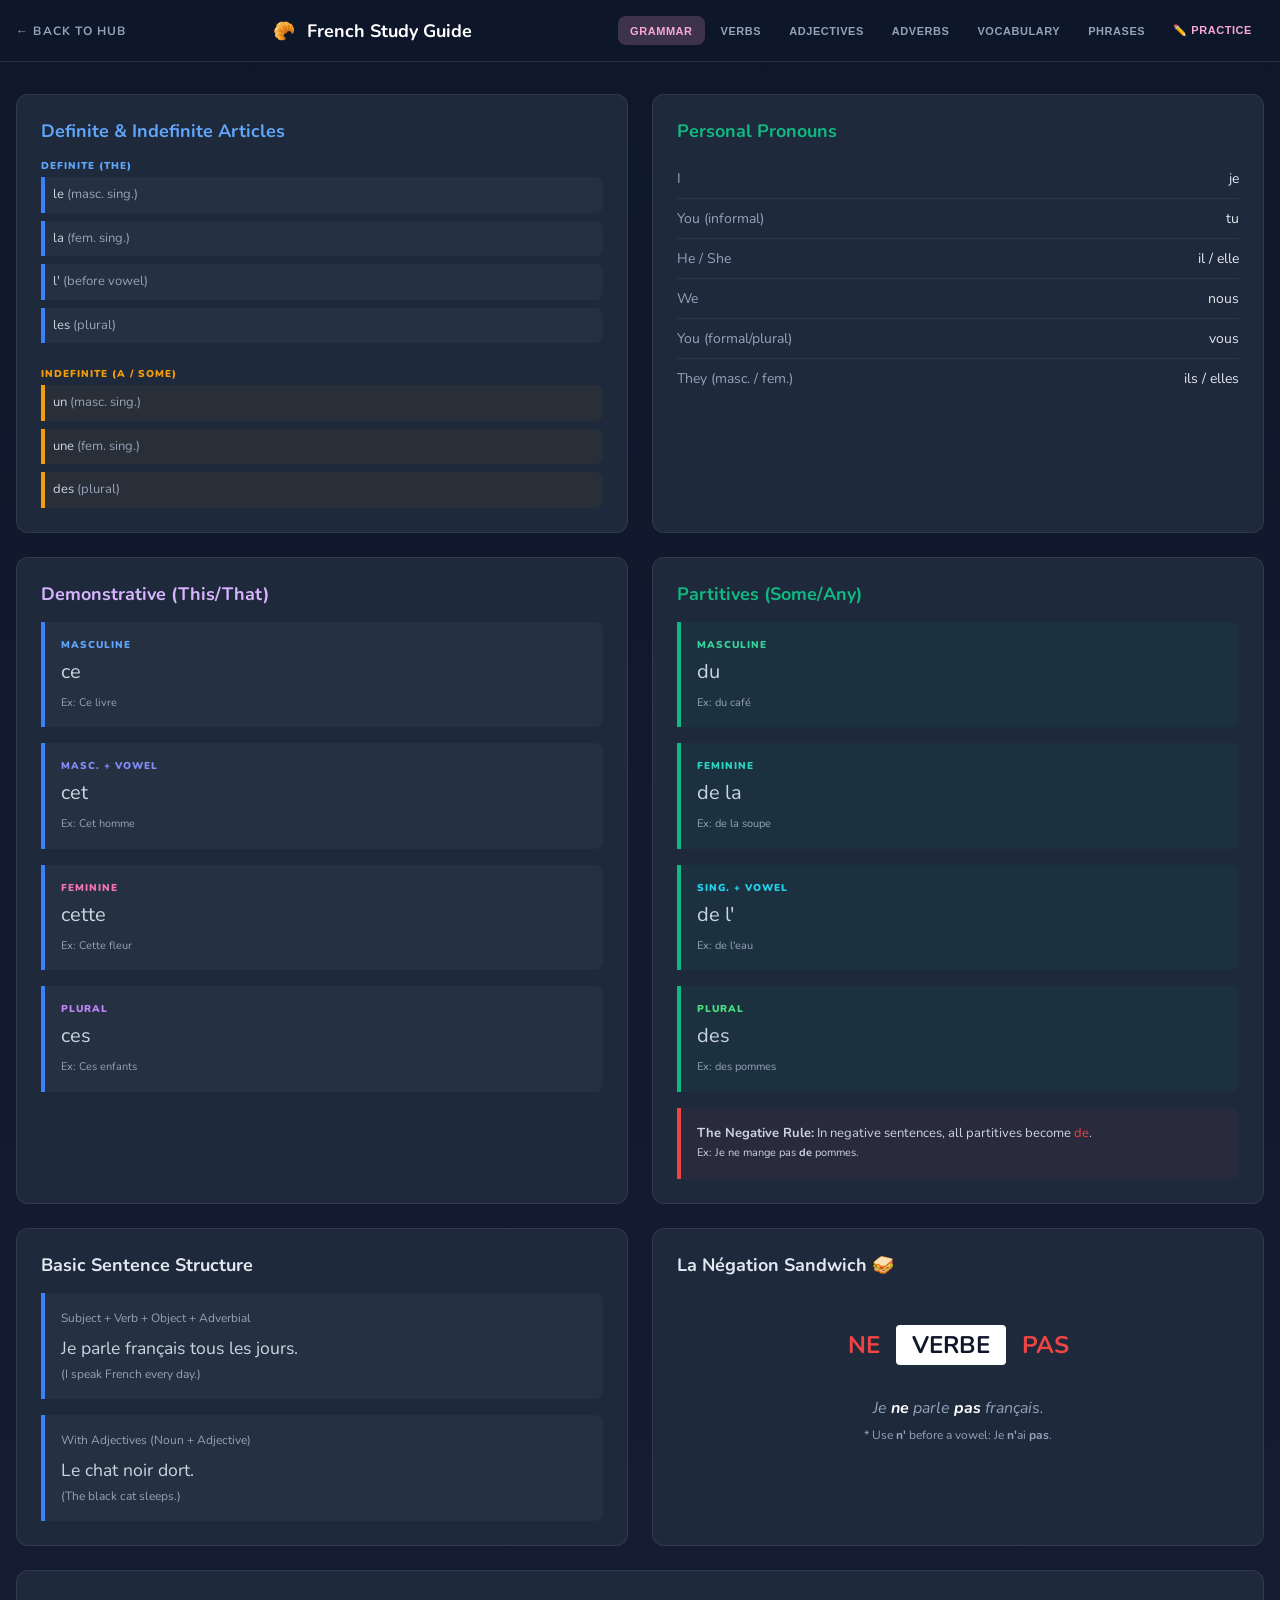
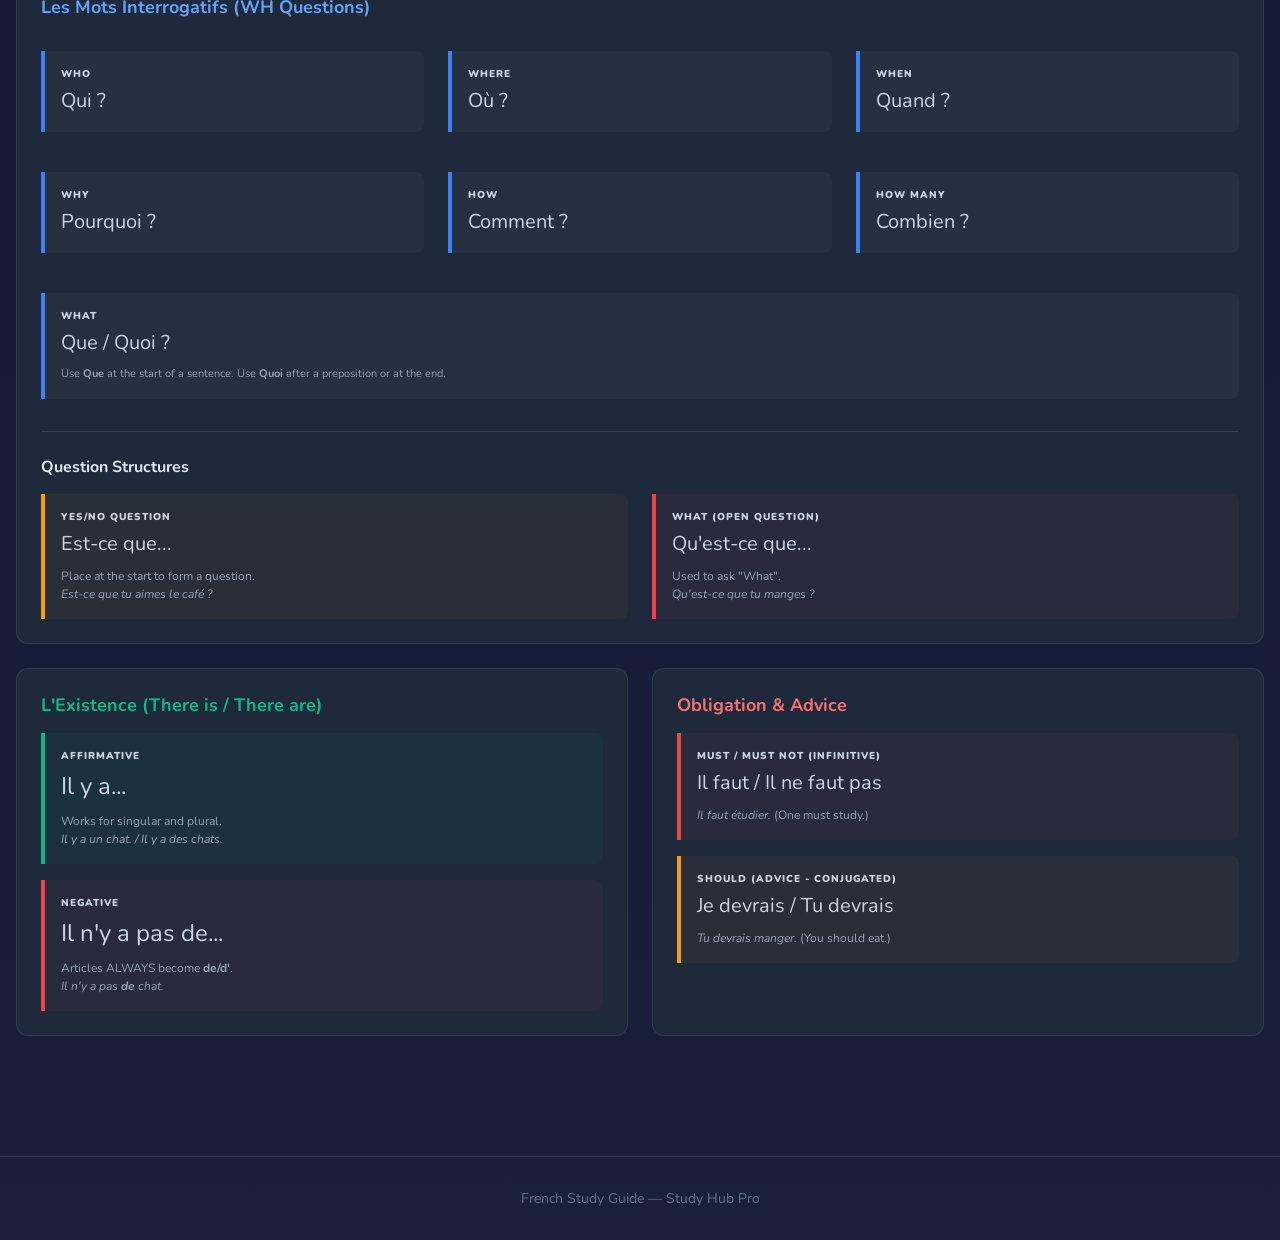
==== commit 4ac36a24: "Practice mode" ====
--- a/french.html
+++ b/french.html
@@ -4,188 +4,13 @@
     <meta charset="UTF-8">
     <meta name="viewport" content="width=device-width, initial-scale=1.0">
     <title>French Study Guide</title>
+    <script src="script.js"></script>
+    <link rel="stylesheet" href="style.css">
     <link rel="preconnect" href="https://fonts.googleapis.com">
     <link rel="preconnect" href="https://fonts.gstatic.com" crossorigin>
     <link href="https://fonts.googleapis.com/css2?family=Nunito:wght@400;500;600;700;800;900&display=swap" rel="stylesheet">
-    <style>
-        * { margin: 0; padding: 0; box-sizing: border-box; }
-        body { font-family: 'Nunito', sans-serif; background: linear-gradient(to bottom, #0f172a, #1a1f3a); color: #e2e8f0; min-height: 100vh; }
-        .jp-font { font-family: 'Noto Sans JP', sans-serif; }
-        
-        /* Header */
-        header { position: sticky; top: 0; z-index: 50; background: rgba(15, 23, 42, 0.95); backdrop-filter: blur(8px); border-bottom: 1px solid rgba(255, 255, 255, 0.1); }
-        .header-content { max-width: 1280px; margin: 0 auto; padding: 1rem; display: flex; align-items: center; justify-content: space-between; }
-        .back-link { display: flex; align-items: center; gap: 0.5rem; color: #94a3b8; text-decoration: none; font-size: 12px; font-weight: bold; text-transform: uppercase; letter-spacing: 0.1em; transition: color 0.3s ease; }
-        .back-link:hover { color: #f9a8d4; }
-        .header-title { font-size: 1.125rem; font-weight: bold; color: white; display: flex; align-items: center; gap: 0.75rem; }
-        .header-title .jp-font { font-size: 1.25rem; }
-        .nav-tabs { display: none; gap: 0.25rem; }
-        @media (min-width: 768px) { .nav-tabs { display: flex; flex-wrap: wrap; justify-content: flex-end;} }
-        .tab-btn { padding: 0.5rem 0.75rem; border-radius: 0.5rem; font-size: 11px; font-weight: bold; text-transform: uppercase; letter-spacing: 0.05em; border: none; background: transparent; color: #94a3b8; cursor: pointer; transition: all 0.2s ease; }
-        .tab-btn:hover { background: rgba(255, 255, 255, 0.08); color: white; }
-        .tab-btn.active { background: rgba(249, 168, 212, 0.2); color: #f9a8d4; }
-
-        /* --- Desktop vs Mobile Navigation Logic --- */
-
-        /* Hide hamburger by default (Desktop) */
-        .menu-toggle {
-            display: none;
-            flex-direction: column;
-            justify-content: space-between;
-            width: 30px;
-            height: 21px;
-            background: transparent;
-            border: none;
-            cursor: pointer;
-            padding: 0;
-            z-index: 100;
-        }
-
-        .menu-toggle span {
-            width: 100%;
-            height: 3px;
-            background-color: white;
-            border-radius: 10px;
-            transition: all 0.3s ease;
-        }
-
-        @media (max-width: 767px) {
-            .menu-toggle {
-                display: flex; /* Show hamburger on mobile */
-            }
-
-            .nav-tabs {
-                display: none; /* Hide default navbar */
-                position: absolute;
-                top: 100%;
-                left: 0;
-                width: 100%;
-                background: rgba(15, 23, 42, 0.98);
-                backdrop-filter: blur(10px);
-                flex-direction: column;
-                padding: 1rem;
-                border-bottom: 1px solid rgba(255, 255, 255, 0.1);
-                box-shadow: 0 10px 15px -3px rgba(0, 0, 0, 0.5);
-                z-index: 60;
-            }
-
-            /* Show menu when button is clicked */
-            .nav-tabs.active {
-                display: flex;
-            }
-
-            .tab-btn {
-                width: 100%;
-                text-align: left;
-                padding: 1rem;
-                font-size: 14px;
-                border-bottom: 1px solid rgba(255, 255, 255, 0.05);
-            }
-
-            /* Animate hamburger to 'X' when open */
-            .menu-toggle.active span:nth-child(1) { transform: translateY(9px) rotate(45deg); }
-            .menu-toggle.active span:nth-child(2) { opacity: 0; }
-            .menu-toggle.active span:nth-child(3) { transform: translateY(-9px) rotate(-45deg); }
-        }
-
-        @media (min-width: 768px) {
-            .nav-tabs {
-                display: flex; /* Standard horizontal navbar for desktop */
-                gap: 0.25rem;
-            }
-        }
-
-        /* Main Content */
-        main { max-width: 1280px; margin: 0 auto; padding: 2rem 1rem; }
-        .tab-content { display: none; animation: fadeIn 0.3s ease; }
-        .tab-content.active { display: block; }
-        @keyframes fadeIn { from { opacity: 0; } to { opacity: 1; } }
-
-        /* Cards & Tables */
-        .card { background: #1e293b; border: 1px solid rgba(255, 255, 255, 0.08); border-radius: 0.75rem; padding: 1.5rem; margin-bottom: 1.5rem; transition: all 0.3s ease; }
-        .card:hover { transform: translateY(-3px); box-shadow: 0 10px 25px rgba(0, 0, 0, 0.3); }
-        .card-title { font-size: 1.125rem; font-weight: bold; margin-bottom: 1rem; display: flex; align-items: center; gap: 0.5rem; }
-        .card-title.blue { color: #60a5fa; }
-        .card-title.orange { color: #fb923c; }
-        .card-title.pink { color: #f9a8d4; }
-        .card-title.purple { color: #d8b4fe; }
-        .card-title.green { color: #10b981; }
-        .card-title.red { color: #f87171; }
-        .card-title.yellow { color: #facc15; }
-        .card-title.cyan { color: #22d3ee; }
-
-        .vocab-table { background: #1e293b; border: 1px solid rgba(255, 255, 255, 0.08); border-radius: 0.75rem; overflow: hidden; margin-bottom: 1.5rem; }
-        .vocab-header { background: rgba(255, 255, 255, 0.05); padding: 0.75rem 1rem; border-bottom: 1px solid rgba(255, 255, 255, 0.08); font-size: 12px; font-weight: bold; text-transform: uppercase; letter-spacing: 0.05em; color: #94a3b8; }
-        .vocab-items { padding: 1rem; }
-        .vocab-item { display: flex; justify-content: space-between; align-items: center; padding: 0.625rem 0; border-bottom: 1px solid rgba(255, 255, 255, 0.06); font-size: 14px; }
-        .vocab-item:last-child { border-bottom: none; }
-        .vocab-en { color: #94a3b8; }
-        .vocab-jp { font-weight: bold; color: white; font-family: 'Noto Sans JP', sans-serif; }
-
-        .grid-2 { display: grid; grid-template-columns: repeat(auto-fit, minmax(300px, 1fr)); gap: 1.5rem; }
-        .grid-3 { display: grid; grid-template-columns: repeat(auto-fit, minmax(200px, 1fr)); gap: 1.5rem; }
-        .grid-4 { display: grid; grid-template-columns: repeat(auto-fit, minmax(150px, 1fr)); gap: 1rem; }
-        
-        /* Character Grids */
-        .grid-5 { display: grid; grid-template-columns: repeat(5, 1fr); gap: 0.375rem; text-align: center; }
-        .grid-char { padding: 0.5rem; border-radius: 0.375rem; font-size: 1.1rem; font-weight: 500; background: rgba(59, 130, 246, 0.1); border: 1px solid rgba(59, 130, 246, 0.2); color: white; transition: all 0.2s ease; font-family: 'Noto Sans JP', sans-serif; }
-        .grid-char:hover { background: rgba(59, 130, 246, 0.2); }
-        .grid-char.orange-bg { background: rgba(251, 146, 60, 0.1); border-color: rgba(251, 146, 60, 0.2); }
-        .grid-char.orange-bg:hover { background: rgba(251, 146, 60, 0.2); }
-        .grid-char.empty { opacity: 0; pointer-events: none; }
-
-        /* Highlights & Alerts */
-        .info-box { background: rgba(255, 255, 255, 0.03); border-left: 4px solid #3b82f6; padding: 1rem; border-radius: 0 0.5rem 0.5rem 0; margin-top: 1rem; font-size: 13px; line-height: 1.5; color: #cbd5e1; }
-        .info-box.red { border-left-color: #ef4444; background: rgba(239, 68, 68, 0.05); }
-        .info-box.gold { border-left-color: #f59e0b; background: rgba(245, 158, 11, 0.05); }
-        .info-box.green { border-left-color: #10b981; background: rgba(16, 185, 129, 0.05); }
-        .info-box.purple { border-left-color: #a855f7; background: rgba(168, 85, 247, 0.05); }
-        .info-box.pink { border-left-color: #ec4899; background: rgba(236, 72, 153, 0.05); }
-        .accent-text { font-size: 10px; font-weight: 900; text-transform: uppercase; letter-spacing: 0.1em; margin-bottom: 0.25rem; }
-
-        /* Vocabulary Menu */
-        .vocab-menu { display: grid; grid-template-columns: repeat(auto-fit, minmax(160px, 1fr)); gap: 1rem; margin-bottom: 2rem; }
-        .vocab-btn { padding: 1rem; border-radius: 0.75rem; border: 2px solid; background: rgba(255, 255, 255, 0.05); color: white; cursor: pointer; font-weight: 600; text-align: center; transition: all 0.3s ease; font-size: 14px; display: flex; flex-direction: column; align-items: center; gap: 0.5rem; }
-        .vocab-btn span.icon { font-size: 1.5rem; }
-        .vocab-btn:hover { transform: translateY(-2px); background: rgba(255, 255, 255, 0.1); }
-        .vocab-btn.blue { border-color: rgba(59, 130, 246, 0.4); }
-        .vocab-btn.indigo { border-color: rgba(99, 102, 241, 0.4); }
-        .vocab-btn.emerald { border-color: rgba(16, 185, 129, 0.4); }
-        .vocab-btn.green { border-color: rgba(34, 197, 94, 0.4); }
-        .vocab-btn.pink { border-color: rgba(236, 72, 153, 0.4); }
-        .vocab-btn.purple { border-color: rgba(168, 85, 247, 0.4); }
-        .vocab-btn.yellow { border-color: rgba(234, 179, 8, 0.4); }
-        .vocab-btn.cyan { border-color: rgba(6, 182, 212, 0.4); }
-        .vocab-btn.red { border-color: rgba(239, 68, 68, 0.4); }
-        .vocab-btn.orange { border-color: rgba(249, 115, 22, 0.4); }
-
-        /* Kanji Specific */
-        .kanji-intro { background: #1e293b; border: 1px solid rgba(255, 255, 255, 0.1); border-radius: 0.75rem; padding: 1.5rem; margin-bottom: 2rem; display: flex; align-items: center; justify-content: space-between; }
-        .kanji-intro h2 { font-size: 1.5rem; font-weight: bold; margin-bottom: 0.5rem; }
-        .kanji-intro p { color: #94a3b8; font-size: 14px; }
-        .kanji-watermark { font-size: 4rem; opacity: 0.1; user-select: none; font-family: 'Noto Sans JP', sans-serif; }
-        .kanji-lesson { background: #1e293b; border: 1px solid rgba(255, 255, 255, 0.08); border-radius: 0.75rem; overflow: hidden; margin-bottom: 1.5rem; }
-        .kanji-lesson-header { background: rgba(255, 255, 255, 0.05); padding: 1rem; border-bottom: 1px solid rgba(255, 255, 255, 0.08); }
-        .kanji-lesson-header h3 { font-weight: bold; color: white; }
-        .kanji-chars { display: grid; grid-template-columns: repeat(auto-fit, minmax(80px, 1fr)); gap: 1rem; padding: 1.5rem; }
-        .kanji-char { display: flex; flex-direction: column; align-items: center; padding: 0.75rem; border-radius: 0.5rem; border: 1px solid rgba(255, 255, 255, 0.06); transition: all 0.2s ease; }
-        .kanji-char:hover { background: rgba(249, 168, 212, 0.1); border-color: rgba(249, 168, 212, 0.3); }
-        .kanji-symbol { font-size: 2.25rem; font-weight: bold; color: white; margin-bottom: 0.25rem; font-family: 'Noto Sans JP', sans-serif; }
-        .kanji-reading { font-size: 11px; color: #f9a8d4; font-weight: bold; margin-bottom: 0.25rem; font-family: 'Noto Sans JP', sans-serif; }
-        .kanji-meaning { font-size: 10px; color: #94a3b8; text-align: center; }
-
-        /* Custom Sentence Block */
-        .sentence-block { background: rgba(255,255,255,0.03); border: 1px solid rgba(255,255,255,0.1); border-radius: 0.5rem; padding: 1.5rem; display: flex; flex-wrap: wrap; gap: 1rem; align-items: center; justify-content: center; }
-        .sentence-part { text-align: center; flex: 1; min-width: 100px; }
-        .sentence-role { font-size: 10px; text-transform: uppercase; letter-spacing: 0.1em; color: #94a3b8; margin-bottom: 0.25rem; }
-        .sentence-word { background: #0f172a; padding: 0.75rem; border-radius: 0.25rem; font-size: 1.25rem; font-weight: bold; color: white; font-family: 'Noto Sans JP', sans-serif; border: 1px solid rgba(255,255,255,0.05); }
-        .sentence-plus { color: #f9a8d4; font-weight: bold; }
-
-        footer { border-top: 1px solid rgba(255, 255, 255, 0.1); margin-top: 4rem; padding: 2rem 1rem; text-align: center; color: #64748b; font-size: 14px; }
-        @media (max-width: 768px) { .grid-5 { grid-template-columns: repeat(4, 1fr); } }
-    </style>
 </head>
-<body>
+<body data-lang="fr">
     <header>
         <div class="header-content">
             <a href="index.html" class="back-link">← Back to Hub</a>
@@ -207,6 +32,7 @@
                 <button class="tab-btn" onclick="switchTab('adverbs')">Adverbs</button>
                 <button class="tab-btn" onclick="switchTab('vocabulary')">Vocabulary</button>
                 <button class="tab-btn" onclick="switchTab('phrases')">Phrases</button>
+                <button class="tab-btn practice-tab-btn" onclick="switchTab('practice')">✏️ Practice</button>
             </nav>
         </div>
     </header>
@@ -398,329 +224,459 @@
 
         <div id="verbs" class="tab-content">
             
-            <div class="card">
-                <h3 class="card-title gold">Present Tense (Regular Verbs)</h3>
-                <div class="grid-3">
-                    <div class="vocab-table" style="margin: 0;">
-                        <div class="vocab-header" style="color: #60a5fa;">-ER (parler)</div>
-                        <div class="vocab-items">
-                            <div class="vocab-item"><span class="vocab-en">je</span><span class="vocab-fr">parle</span></div>
-                            <div class="vocab-item"><span class="vocab-en">tu</span><span class="vocab-fr">parles</span></div>
-                            <div class="vocab-item"><span class="vocab-en">il/elle</span><span class="vocab-fr">parle</span></div>
-                            <div class="vocab-item"><span class="vocab-en">nous</span><span class="vocab-fr">parlons</span></div>
-                            <div class="vocab-item"><span class="vocab-en">vous</span><span class="vocab-fr">parlez</span></div>
-                            <div class="vocab-item"><span class="vocab-en">ils/elles</span><span class="vocab-fr">parlent</span></div>
-                        </div>
-                    </div>
-                    <div class="vocab-table" style="margin: 0;">
-                        <div class="vocab-header" style="color: #34d399;">-IR (finir)</div>
-                        <div class="vocab-items">
-                            <div class="vocab-item"><span class="vocab-en">je</span><span class="vocab-fr">finis</span></div>
-                            <div class="vocab-item"><span class="vocab-en">tu</span><span class="vocab-fr">finis</span></div>
-                            <div class="vocab-item"><span class="vocab-en">il/elle</span><span class="vocab-fr">finit</span></div>
-                            <div class="vocab-item"><span class="vocab-en">nous</span><span class="vocab-fr">finissons</span></div>
-                            <div class="vocab-item"><span class="vocab-en">vous</span><span class="vocab-fr">finissez</span></div>
-                            <div class="vocab-item"><span class="vocab-en">ils/elles</span><span class="vocab-fr">finissent</span></div>
-                        </div>
-                    </div>
-                    <div class="vocab-table" style="margin: 0;">
-                        <div class="vocab-header" style="color: #c084fc;">-RE (vendre)</div>
-                        <div class="vocab-items">
-                            <div class="vocab-item"><span class="vocab-en">je</span><span class="vocab-fr">vends</span></div>
-                            <div class="vocab-item"><span class="vocab-en">tu</span><span class="vocab-fr">vends</span></div>
-                            <div class="vocab-item"><span class="vocab-en">il/elle</span><span class="vocab-fr">vend</span></div>
-                            <div class="vocab-item"><span class="vocab-en">nous</span><span class="vocab-fr">vendons</span></div>
-                            <div class="vocab-item"><span class="vocab-en">vous</span><span class="vocab-fr">vendez</span></div>
-                            <div class="vocab-item"><span class="vocab-en">ils/elles</span><span class="vocab-fr">vendent</span></div>
-                        </div>
-                    </div>
-                </div>
-            </div>
-
-            <div class="grid-3">
+            <div class="inner-nav-tabs">
+                <button class="inner-tab-btn active" onclick="openSubTab(event, 'tab-present')">Le Présent</button>
+                <button class="inner-tab-btn" onclick="openSubTab(event, 'tab-passe')">Passé Composé</button>
+                <button class="inner-tab-btn" onclick="openSubTab(event, 'tab-futur')">Le Futur</button>
+                <button class="inner-tab-btn" onclick="openSubTab(event, 'tab-dict')">Verb Dictionary</button>
+            </div>
+
+            <div id="tab-present" class="inner-tab-content" style="display: block;">
+                <div class="card">
+                    <h3 class="card-title gold">Present Tense (Regular Verbs)</h3>
+                    <div class="grid-3">
+                        <div class="vocab-table" style="margin: 0;">
+                            <div class="vocab-header" style="color: #60a5fa;">-ER (parler)</div>
+                            <div class="vocab-items">
+                                <div class="vocab-item"><span class="vocab-en">je</span><span class="vocab-fr">parle</span></div>
+                                <div class="vocab-item"><span class="vocab-en">tu</span><span class="vocab-fr">parles</span></div>
+                                <div class="vocab-item"><span class="vocab-en">il/elle</span><span class="vocab-fr">parle</span></div>
+                                <div class="vocab-item"><span class="vocab-en">nous</span><span class="vocab-fr">parlons</span></div>
+                                <div class="vocab-item"><span class="vocab-en">vous</span><span class="vocab-fr">parlez</span></div>
+                                <div class="vocab-item"><span class="vocab-en">ils/elles</span><span class="vocab-fr">parlent</span></div>
+                            </div>
+                        </div>
+                        <div class="vocab-table" style="margin: 0;">
+                            <div class="vocab-header" style="color: #34d399;">-IR (finir)</div>
+                            <div class="vocab-items">
+                                <div class="vocab-item"><span class="vocab-en">je</span><span class="vocab-fr">finis</span></div>
+                                <div class="vocab-item"><span class="vocab-en">tu</span><span class="vocab-fr">finis</span></div>
+                                <div class="vocab-item"><span class="vocab-en">il/elle</span><span class="vocab-fr">finit</span></div>
+                                <div class="vocab-item"><span class="vocab-en">nous</span><span class="vocab-fr">finissons</span></div>
+                                <div class="vocab-item"><span class="vocab-en">vous</span><span class="vocab-fr">finissez</span></div>
+                                <div class="vocab-item"><span class="vocab-en">ils/elles</span><span class="vocab-fr">finissent</span></div>
+                            </div>
+                        </div>
+                        <div class="vocab-table" style="margin: 0;">
+                            <div class="vocab-header" style="color: #c084fc;">-RE (vendre)</div>
+                            <div class="vocab-items">
+                                <div class="vocab-item"><span class="vocab-en">je</span><span class="vocab-fr">vends</span></div>
+                                <div class="vocab-item"><span class="vocab-en">tu</span><span class="vocab-fr">vends</span></div>
+                                <div class="vocab-item"><span class="vocab-en">il/elle</span><span class="vocab-fr">vend</span></div>
+                                <div class="vocab-item"><span class="vocab-en">nous</span><span class="vocab-fr">vendons</span></div>
+                                <div class="vocab-item"><span class="vocab-en">vous</span><span class="vocab-fr">vendez</span></div>
+                                <div class="vocab-item"><span class="vocab-en">ils/elles</span><span class="vocab-fr">vendent</span></div>
+                            </div>
+                        </div>
+                    </div>
+                </div>
+
+                <h3 class="card-title" style="margin-top: 2rem;">Core Irregular Verbs</h3>
+                <div class="vocab-grid grid-2">
+                    <div class="card">
+                        <div class="card-title gold"><span>✨</span><h4>être (to be)</h4></div>
+                        <div class="vocab-items">
+                            <div class="vocab-item"><span class="vocab-en">je</span><span class="vocab-fr">suis</span></div>
+                            <div class="vocab-item"><span class="vocab-en">tu</span><span class="vocab-fr">es</span></div>
+                            <div class="vocab-item"><span class="vocab-en">il/elle</span><span class="vocab-fr">est</span></div>
+                            <div class="vocab-item"><span class="vocab-en">nous</span><span class="vocab-fr">sommes</span></div>
+                            <div class="vocab-item"><span class="vocab-en">vous</span><span class="vocab-fr">êtes</span></div>
+                            <div class="vocab-item"><span class="vocab-en">ils/elles</span><span class="vocab-fr">sont</span></div>
+                        </div>
+                    </div>
+
+                    <div class="card">
+                        <div class="card-title blue"><span>💎</span><h4>avoir (to have)</h4></div>
+                        <div class="vocab-items">
+                            <div class="vocab-item"><span class="vocab-en">j'</span><span class="vocab-fr">ai</span></div>
+                            <div class="vocab-item"><span class="vocab-en">tu</span><span class="vocab-fr">as</span></div>
+                            <div class="vocab-item"><span class="vocab-en">il/elle</span><span class="vocab-fr">a</span></div>
+                            <div class="vocab-item"><span class="vocab-en">nous</span><span class="vocab-fr">avons</span></div>
+                            <div class="vocab-item"><span class="vocab-en">vous</span><span class="vocab-fr">avez</span></div>
+                            <div class="vocab-item"><span class="vocab-en">ils/elles</span><span class="vocab-fr">ont</span></div>
+                        </div>
+                    </div>
+
+                    <div class="card">
+                        <div class="card-title green"><span>🚲</span><h4>aller (to go)</h4></div>
+                        <div class="vocab-items">
+                            <div class="vocab-item"><span class="vocab-en">je</span><span class="vocab-fr">vais</span></div>
+                            <div class="vocab-item"><span class="vocab-en">tu</span><span class="vocab-fr">vas</span></div>
+                            <div class="vocab-item"><span class="vocab-en">il/elle</span><span class="vocab-fr">va</span></div>
+                            <div class="vocab-item"><span class="vocab-en">nous</span><span class="vocab-fr">allons</span></div>
+                            <div class="vocab-item"><span class="vocab-en">vous</span><span class="vocab-fr">allez</span></div>
+                            <div class="vocab-item"><span class="vocab-en">ils/elles</span><span class="vocab-fr">vont</span></div>
+                        </div>
+                    </div>
+
+                    <div class="card">
+                        <div class="card-title gold"><span>💪</span><h4>pouvoir (can/may)</h4></div>
+                        <div class="vocab-items">
+                            <div class="vocab-item"><span class="vocab-en">je</span><span class="vocab-fr">peux</span></div>
+                            <div class="vocab-item"><span class="vocab-en">tu</span><span class="vocab-fr">peux</span></div>
+                            <div class="vocab-item"><span class="vocab-en">il/elle</span><span class="vocab-fr">peut</span></div>
+                            <div class="vocab-item"><span class="vocab-en">nous</span><span class="vocab-fr">pouvons</span></div>
+                            <div class="vocab-item"><span class="vocab-en">vous</span><span class="vocab-fr">pouvez</span></div>
+                            <div class="vocab-item"><span class="vocab-en">ils/elles</span><span class="vocab-fr">peuvent</span></div>
+                        </div>
+                    </div>
+
+                    <div class="card">
+                        <div class="card-title purple"><span>❤️</span><h4>vouloir (to want)</h4></div>
+                        <div class="vocab-items">
+                            <div class="vocab-item"><span class="vocab-en">je</span><span class="vocab-fr">veux</span></div>
+                            <div class="vocab-item"><span class="vocab-en">tu</span><span class="vocab-fr">veux</span></div>
+                            <div class="vocab-item"><span class="vocab-en">il/elle</span><span class="vocab-fr">veut</span></div>
+                            <div class="vocab-item"><span class="vocab-en">nous</span><span class="vocab-fr">voulons</span></div>
+                            <div class="vocab-item"><span class="vocab-en">vous</span><span class="vocab-fr">voulez</span></div>
+                            <div class="vocab-item"><span class="vocab-en">ils/elles</span><span class="vocab-fr">veulent</span></div>
+                        </div>
+                    </div>
+
+                    <div class="card">
+                        <div class="card-title gold"><span>📝</span><h4>devoir (must/have to)</h4></div>
+                        <div class="vocab-items">
+                            <div class="vocab-item"><span class="vocab-en">je</span><span class="vocab-fr">dois</span></div>
+                            <div class="vocab-item"><span class="vocab-en">tu</span><span class="vocab-fr">dois</span></div>
+                            <div class="vocab-item"><span class="vocab-en">il/elle</span><span class="vocab-fr">doit</span></div>
+                            <div class="vocab-item"><span class="vocab-en">nous</span><span class="vocab-fr">devons</span></div>
+                            <div class="vocab-item"><span class="vocab-en">vous</span><span class="vocab-fr">devez</span></div>
+                            <div class="vocab-item"><span class="vocab-en">ils/elles</span><span class="vocab-fr">doivent</span></div>
+                        </div>
+                    </div>
+
+                    <div class="card">
+                        <div class="card-title blue"><span>🛠️</span><h4>faire (to do/make)</h4></div>
+                        <div class="vocab-items">
+                            <div class="vocab-item"><span class="vocab-en">je</span><span class="vocab-fr">fais</span></div>
+                            <div class="vocab-item"><span class="vocab-en">tu</span><span class="vocab-fr">fais</span></div>
+                            <div class="vocab-item"><span class="vocab-en">il/elle</span><span class="vocab-fr">fait</span></div>
+                            <div class="vocab-item"><span class="vocab-en">nous</span><span class="vocab-fr">faisons</span></div>
+                            <div class="vocab-item"><span class="vocab-en">vous</span><span class="vocab-fr">faites</span></div>
+                            <div class="vocab-item"><span class="vocab-en">ils/elles</span><span class="vocab-fr">font</span></div>
+                        </div>
+                    </div>
+
+                    <div class="card">
+                        <div class="card-title gold"><span>👋</span><h4>venir (to come)</h4></div>
+                        <div class="vocab-items">
+                            <div class="vocab-item"><span class="vocab-en">je</span><span class="vocab-fr">viens</span></div>
+                            <div class="vocab-item"><span class="vocab-en">tu</span><span class="vocab-fr">viens</span></div>
+                            <div class="vocab-item"><span class="vocab-en">il/elle</span><span class="vocab-fr">vient</span></div>
+                            <div class="vocab-item"><span class="vocab-en">nous</span><span class="vocab-fr">venons</span></div>
+                            <div class="vocab-item"><span class="vocab-en">vous</span><span class="vocab-fr">venez</span></div>
+                            <div class="vocab-item"><span class="vocab-en">ils/elles</span><span class="vocab-fr">viennent</span></div>
+                        </div>
+                    </div>
+
+                    <div class="card">
+                        <div class="card-title purple"><span>🧠</span><h4>savoir (to know)</h4></div>
+                        <div class="vocab-items">
+                            <div class="vocab-item"><span class="vocab-en">je</span><span class="vocab-fr">sais</span></div>
+                            <div class="vocab-item"><span class="vocab-en">tu</span><span class="vocab-fr">sais</span></div>
+                            <div class="vocab-item"><span class="vocab-en">il/elle</span><span class="vocab-fr">sait</span></div>
+                            <div class="vocab-item"><span class="vocab-en">nous</span><span class="vocab-fr">savons</span></div>
+                            <div class="vocab-item"><span class="vocab-en">vous</span><span class="vocab-fr">savez</span></div>
+                            <div class="vocab-item"><span class="vocab-en">ils/elles</span><span class="vocab-fr">savent</span></div>
+                        </div>
+                    </div>
+                </div>
+            </div>
+
+            <div id="tab-passe" class="inner-tab-content" style="display: none;">
+
                 <div class="card">
                     <h3 class="card-title red">Passé Composé (Recent Past)</h3>
-                    <p class="vocab-en" style="font-size: 13px; margin-bottom: 1rem;">Structure: avoir/être (present) + past participle</p>
-                    <div class="info-box red" style="margin: 0;">
-                        <p class="vocab-fr">J'ai mangé</p>
-                        <p class="vocab-en" style="font-size: 12px;">(I have eaten / I ate)</p>
-                        <br>
-                        <p class="vocab-fr">Elle est allée</p>
-                        <p class="vocab-en" style="font-size: 12px;">(She went)</p>
-                    </div>
+                    <p class="vocab-en" style="font-size: 14px; margin-bottom: 1.5rem; text-align: center;">Structure: <strong>Subject + Auxiliary (Avoir/Être) + Past Participle</strong></p> 
+                    <div class="grid-2">
+                        <div class="info-box">
+                            <div class="accent-text" style="color: #60a5fa;">Auxiliary: AVOIR</div>
+                            <p style="margin-bottom: 0.5rem;">Used for 95% of verbs (the "default").</p>
+                            <div class="vocab-item"><span class="vocab-en">I ate</span><span class="vocab-fr">J'ai mangé</span></div>
+                            <div class="vocab-item"><span class="vocab-en">We finished</span><span class="vocab-fr">Nous avons fini</span></div>
+                        </div>
+                        <div class="info-box green">
+                            <div class="accent-text" style="color: #10b981;">Auxiliary: ÊTRE</div>
+                            <p style="margin-bottom: 0.5rem;">Used for <strong>Movement</strong> and <strong>Pronominal</strong> verbs.</p>
+                            <div class="vocab-item"><span class="vocab-en">She went (mvmt)</span><span class="vocab-fr">Elle est allée</span></div>
+                            <div class="vocab-item"><span class="vocab-en">They woke up (pron)</span><span class="vocab-fr">Ils se sont réveillés</span></div>
+                        </div>
+                    </div>
+
+                    <h4 style="color: #fbbf24; margin: 2rem 0 1rem; border-bottom: 1px solid #3f3f46; padding-bottom: 0.5rem;">Le Participe Passé (Past Participles)</h4>
+                    
+                    <div class="grid-3">
+                        <div class="vocab-table" style="margin: 0;">
+                            <div class="vocab-header" style="color: #cbd5e1;">-É (All -er verbs)</div>
+                            <div class="vocab-items">
+                                <div class="vocab-item"><span class="vocab-en">Manger</span><span class="vocab-fr">mangé</span></div>
+                                <div class="vocab-item"><span class="vocab-en">Aller</span><span class="vocab-fr">allé</span></div>
+                                <div class="vocab-item"><span class="vocab-en">Demander</span><span class="vocab-fr">Demandé</span></div>
+                                <div class="vocab-item"><span class="vocab-en">Parler</span><span class="vocab-fr">Parlé</span></div>
+                            </div>
+                        </div>
+                        <div class="vocab-table" style="margin: 0;">
+                            <div class="vocab-header" style="color: #cbd5e1;">-I (Most -ir verbs)</div>
+                            <div class="vocab-items">
+                                <div class="vocab-item"><span class="vocab-en">Finir</span><span class="vocab-fr">fini</span></div>
+                                <div class="vocab-item"><span class="vocab-en">Choisir</span><span class="vocab-fr">choisi</span></div>
+                                <div class="vocab-item"><span class="vocab-en">Comprendre</span><span class="vocab-fr">compris</span></div>
+                                <div class="vocab-item"><span class="vocab-en">Prendre</span><span class="vocab-fr">pris</span></div>
+                            </div>
+                        </div>
+                        <div class="vocab-table" style="margin: 0;">
+                            <div class="vocab-header" style="color: #cbd5e1;">-U & Autres (Irregulars)</div>
+                            <div class="vocab-items">
+                                <div class="vocab-item"><span class="vocab-en">Avoir</span><span class="vocab-fr">eu</span></div>
+                                <div class="vocab-item"><span class="vocab-en">Boire</span><span class="vocab-fr">bu</span></div>
+                                <div class="vocab-item"><span class="vocab-en">Lire</span><span class="vocab-fr">lu</span></div>
+                                <div class="vocab-item"><span class="vocab-en">Voir</span><span class="vocab-fr">vu</span></div>
+                                <div class="vocab-item"><span class="vocab-en">Faire</span><span class="vocab-fr">fait</span></div>
+                            </div>
+                        </div>
+                    </div>
+                </div>
+
+                <div class="grid-2">
+                    <div class="card">
+                        <div class="card-title red">
+                            <span>✈️</span> 14 Verbs of Movement (Être)
+                        </div>
+                        <p class="vocab-en" style="font-size: 12px; margin-bottom: 1rem;">
+                            *Note: These verbs require gender/number agreement (e.g., allé vs. allée).
+                        </p>
+                        <div class="vocab-table">
+                            <div class="vocab-items">
+                                <div class="vocab-item"><span class="vocab-fr">1. Aller</span><span class="vocab-en">To go</span></div>
+                                <div class="vocab-item"><span class="vocab-fr">2. Venir</span><span class="vocab-en">To come</span></div>
+                                <div class="vocab-item"><span class="vocab-fr">3. Entrer</span><span class="vocab-en">To enter</span></div>
+                                <div class="vocab-item"><span class="vocab-fr">4. Sortir</span><span class="vocab-en">To go out</span></div>
+                                <div class="vocab-item"><span class="vocab-fr">5. Arriver</span><span class="vocab-en">To arrive</span></div>
+                                <div class="vocab-item"><span class="vocab-fr">6. Partir</span><span class="vocab-en">To leave</span></div>
+                                <div class="vocab-item"><span class="vocab-fr">7. Monter</span><span class="vocab-en">To go up</span></div>
+                                <div class="vocab-item"><span class="vocab-fr">8. Descendre</span><span class="vocab-en">To go down</span></div>
+                                <div class="vocab-item"><span class="vocab-fr">9. Naître</span><span class="vocab-en">To be born</span></div>
+                                <div class="vocab-item"><span class="vocab-fr">10. Mourir</span><span class="vocab-en">To die</span></div>
+                                <div class="vocab-item"><span class="vocab-fr">11. Rester</span><span class="vocab-en">To stay</span></div>
+                                <div class="vocab-item"><span class="vocab-fr">12. Tomber</span><span class="vocab-en">To fall</span></div>
+                                <div class="vocab-item"><span class="vocab-fr">13. Retourner</span><span class="vocab-en">To return</span></div>
+                                <div class="vocab-item"><span class="vocab-fr">14. Devenir</span><span class="vocab-en">To become</span></div>
+                            </div>
+                        </div>
+                    </div>
+
+                    <div class="card">
+                        <div class="card-title purple">
+                            <span>🧘</span> 14 Essential Pronominal Verbs
+                        </div>
+                        <p class="vocab-en" style="font-size: 12px; margin-bottom: 1rem;">
+                            Reflexive actions always use <strong>être</strong> in Passé Composé.
+                        </p>
+                        <div class="vocab-table">
+                            <div class="vocab-items">
+                                <div class="vocab-item"><span class="vocab-fr">1. Se réveiller</span><span class="vocab-en">To wake up</span></div>
+                                <div class="vocab-item"><span class="vocab-fr">2. Se lever</span><span class="vocab-en">To get up</span></div>
+                                <div class="vocab-item"><span class="vocab-fr">3. Se laver</span><span class="vocab-en">To wash oneself</span></div>
+                                <div class="vocab-item"><span class="vocab-fr">4. S'habiller</span><span class="vocab-en">To get dressed</span></div>
+                                <div class="vocab-item"><span class="vocab-fr">5. Se brosser</span><span class="vocab-en">To brush (teeth/hair)</span></div>
+                                <div class="vocab-item"><span class="vocab-fr">6. Se raser</span><span class="vocab-en">To shave</span></div>
+                                <div class="vocab-item"><span class="vocab-fr">7. Se doucher</span><span class="vocab-en">To shower</span></div>
+                                <div class="vocab-item"><span class="vocab-fr">8. Se préparer</span><span class="vocab-en">To get ready</span></div>
+                                <div class="vocab-item"><span class="vocab-fr">9. Se dépêcher</span><span class="vocab-en">To hurry</span></div>
+                                <div class="vocab-item"><span class="vocab-fr">10. Se promener</span><span class="vocab-en">To take a walk</span></div>
+                                <div class="vocab-item"><span class="vocab-fr">11. S'amuser</span><span class="vocab-en">To have fun</span></div>
+                                <div class="vocab-item"><span class="vocab-fr">12. Se reposer</span><span class="vocab-en">To rest</span></div>
+                                <div class="vocab-item"><span class="vocab-fr">13. S'endormir</span><span class="vocab-en">To fall asleep</span></div>
+                                <div class="vocab-item"><span class="vocab-fr">14. Se coucher</span><span class="vocab-en">To go to bed</span></div>
+                            </div>
+                        </div>
+                    </div>
+                </div>
+
+            </div>
+
+            <div id="tab-futur" class="inner-tab-content" style="display: none;">
+                <div class="grid-2">
+                    <div class="card">
+                        <h3 class="card-title blue">Le Futur Proche (Going to)</h3>
+                        <p class="vocab-en" style="font-size: 13px; margin-bottom: 1rem;">Structure: Aller (present) + Infinitive</p>
+                        <div class="info-box" style="margin: 0;">
+                            <p class="vocab-fr">Je vais manger</p>
+                            <p class="vocab-en" style="font-size: 12px;">(I am going to eat)</p>
+                            <br>
+                            <p class="vocab-fr">Nous allons partir</p>
+                            <p class="vocab-en" style="font-size: 12px;">(We are going to leave)</p>
+                        </div>
+                    </div>
+
+                    <div class="card">
+                        <h3 class="card-title purple">Le Futur Simple (Will)</h3>
+                        <p class="vocab-en" style="font-size: 13px; margin-bottom: 1rem;">Structure: Full Verb + Endings</p>
+                        <div class="info-box" style="margin: 0; border-left-color: #c084fc;">
+                            <p class="vocab-fr">Je mangerai</p>
+                            <p class="vocab-en" style="font-size: 12px;">(I will eat)</p>
+                            <br>
+                            <p class="vocab-fr">J'irai <span class="vocab-en" style="font-size: 10px;">(Irregular)</span></p>
+                            <p class="vocab-en" style="font-size: 12px;">(I will go)</p>
+                        </div>
+                    </div>
+                </div>
+            </div>
+
+            <div id="tab-dict" class="inner-tab-content" style="display: none;">
+                <h3 class="card-title" style="margin-top: 2rem;">Common Verb Dictionary</h3>
+                <div class="vocab-grid grid-2">
+                    <div class="vocab-table">
+                        <div class="vocab-header">Mouvement et Transport</div>
+                        <div class="vocab-items">
+                            <div class="vocab-item"><span class="vocab-en">To go</span><span class="vocab-fr">Aller</span></div>
+                            <div class="vocab-item"><span class="vocab-en">To come</span><span class="vocab-fr">Venir</span></div>
+                            <div class="vocab-item"><span class="vocab-en">To return</span><span class="vocab-fr">Rentrer</span></div>
+                            <div class="vocab-item"><span class="vocab-en">To walk</span><span class="vocab-fr">Marcher</span></div>
+                            <div class="vocab-item"><span class="vocab-en">To run</span><span class="vocab-fr">Courir</span></div>
+                            <div class="vocab-item"><span class="vocab-en">To leave</span><span class="vocab-fr">Partir</span></div>
+                        </div>
+                    </div>
+
+                    <div class="vocab-table">
+                        <div class="vocab-header">Donner et Recevoir</div>
+                        <div class="vocab-items">
+                            <div class="vocab-item"><span class="vocab-en">To give</span><span class="vocab-fr">Donner</span></div>
+                            <div class="vocab-item"><span class="vocab-en">To receive</span><span class="vocab-fr">Recevoir</span></div>
+                            <div class="vocab-item"><span class="vocab-en">To lend</span><span class="vocab-fr">Prêter</span></div>
+                            <div class="vocab-item"><span class="vocab-en">To borrow</span><span class="vocab-fr">Emprunter</span></div>
+                            <div class="vocab-item"><span class="vocab-en">To teach</span><span class="vocab-fr">Enseigner</span></div>
+                            <div class="vocab-item"><span class="vocab-en">To learn</span><span class="vocab-fr">Apprendre</span></div>
+                        </div>
+                    </div>
+
+                    <div class="vocab-table">
+                        <div class="vocab-header">La Vie Quotidienne</div>
+                        <div class="vocab-items">
+                            <div class="vocab-item"><span class="vocab-en">To wake up</span><span class="vocab-fr">Se réveiller</span></div>
+                            <div class="vocab-item"><span class="vocab-en">To sleep</span><span class="vocab-fr">Dormir</span></div>
+                            <div class="vocab-item"><span class="vocab-en">To work</span><span class="vocab-fr">Travailler</span></div>
+                            <div class="vocab-item"><span class="vocab-en">To study</span><span class="vocab-fr">Étudier</span></div>
+                            <div class="vocab-item"><span class="vocab-en">To rest</span><span class="vocab-fr">Se reposer</span></div>
+                            <div class="vocab-item"><span class="vocab-en">To finish</span><span class="vocab-fr">Finir</span></div>
+                        </div>
+                    </div>
+
+                    <div class="vocab-table">
+                        <div class="vocab-header">Activités</div>
+                        <div class="vocab-items">
+                            <div class="vocab-item"><span class="vocab-en">To eat</span><span class="vocab-fr">Manger</span></div>
+                            <div class="vocab-item"><span class="vocab-en">To drink</span><span class="vocab-fr">Boire</span></div>
+                            <div class="vocab-item"><span class="vocab-en">To watch</span><span class="vocab-fr">Regarder</span></div>
+                            <div class="vocab-item"><span class="vocab-en">To listen</span><span class="vocab-fr">Écouter</span></div>
+                            <div class="vocab-item"><span class="vocab-en">To read</span><span class="vocab-fr">Lire</span></div>
+                            <div class="vocab-item"><span class="vocab-en">To write</span><span class="vocab-fr">Écrire</span></div>
+                            <div class="vocab-item"><span class="vocab-en">To buy</span><span class="vocab-fr">Acheter</span></div>
+                        </div>
+                    </div>
+
+                    <div class="vocab-table">
+                        <div class="vocab-header">Social</div>
+                        <div class="vocab-items">
+                            <div class="vocab-item"><span class="vocab-en">To meet</span><span class="vocab-fr">Rencontrer</span></div>
+                            <div class="vocab-item"><span class="vocab-en">To speak</span><span class="vocab-fr">Parler</span></div>
+                            <div class="vocab-item"><span class="vocab-en">To call</span><span class="vocab-fr">Appeler</span></div>
+                            <div class="vocab-item"><span class="vocab-en">To take photo</span><span class="vocab-fr">Prendre</span></div>
+                            <div class="vocab-item"><span class="vocab-en">To send</span><span class="vocab-fr">Envoyer</span></div>
+                            <div class="vocab-item"><span class="vocab-en">To understand</span><span class="vocab-fr">Comprendre</span></div>
+                        </div>
+                    </div>
+
+                    <div class="vocab-table">
+                        <div class="vocab-header">L'Existence</div>
+                        <div class="vocab-items">
+                            <div class="vocab-item"><span class="vocab-en">To be</span><span class="vocab-fr">Être</span></div>
+                            <div class="vocab-item"><span class="vocab-en">To have</span><span class="vocab-fr">Avoir</span></div>
+                            <div class="vocab-item"><span class="vocab-en">To stay</span><span class="vocab-fr">Rester</span></div>
+                            <div class="vocab-item"><span class="vocab-en">To cost</span><span class="vocab-fr">Coûter</span></div>
+                        </div>
+                    </div>
+
+                    <div class="vocab-table">
+                        <div class="vocab-header">Cuisine et Cuisson</div>
+                        <div class="vocab-items">
+                            <div class="vocab-item"><span class="vocab-en">To cook</span><span class="vocab-fr">Cuisiner</span></div>
+                            <div class="vocab-item"><span class="vocab-en">To cut</span><span class="vocab-fr">Couper</span></div>
+                            <div class="vocab-item"><span class="vocab-en">To boil</span><span class="vocab-fr">Bouillir</span></div>
+                            <div class="vocab-item"><span class="vocab-en">To fry</span><span class="vocab-fr">Frire</span></div>
+                            <div class="vocab-item"><span class="vocab-en">To bake</span><span class="vocab-fr">Cuire au four</span></div>
+                            <div class="vocab-item"><span class="vocab-en">To mix</span><span class="vocab-fr">Mélanger</span></div>
+                        </div>
+                    </div>
+
+                    <div class="vocab-table">
+                        <div class="vocab-header">Ménage et Entretien</div>
+                        <div class="vocab-items">
+                            <div class="vocab-item"><span class="vocab-en">To wash</span><span class="vocab-fr">Laver</span></div>
+                            <div class="vocab-item"><span class="vocab-en">To clean</span><span class="vocab-fr">Nettoyer</span></div>
+                            <div class="vocab-item"><span class="vocab-en">To dry</span><span class="vocab-fr">Sécher</span></div>
+                            <div class="vocab-item"><span class="vocab-en">To iron</span><span class="vocab-fr">Repasser</span></div>
+                            <div class="vocab-item"><span class="vocab-en">To repair</span><span class="vocab-fr">Réparer</span></div>
+                            <div class="vocab-item"><span class="vocab-en">To throw away</span><span class="vocab-fr">Jeter</span></div>
+                        </div>
+                    </div>
+
+                    <div class="vocab-table">
+                        <div class="vocab-header">États Physiques et Mentaux</div>
+                        <div class="vocab-items">
+                            <div class="vocab-item"><span class="vocab-en">To think</span><span class="vocab-fr">Penser</span></div>
+                            <div class="vocab-item"><span class="vocab-en">To remember</span><span class="vocab-fr">Se souvenir</span></div>
+                            <div class="vocab-item"><span class="vocab-en">To forget</span><span class="vocab-fr">Oublier</span></div>
+                            <div class="vocab-item"><span class="vocab-en">To hurt</span><span class="vocab-fr">Faire mal</span></div>
+                            <div class="vocab-item"><span class="vocab-en">To feel</span><span class="vocab-fr">Sentir</span></div>
+                            <div class="vocab-item"><span class="vocab-en">To relax</span><span class="vocab-fr">Se détendre</span></div>
+                        </div>
+                    </div>
+                </div>
+            </div>
+        </div>
+
+        <div id="adjectives" class="tab-content">
+            <div class="card">
+                <div class="card-title pink"><span>👤</span>Possession</div>
+                <div class="info-box pink" style="margin-bottom: 1rem;">
+                    <strong>The Golden Rule:</strong> The word must match the <em>gender</em> and <em>number</em> of the noun that follows it.
                 </div>
                 
-                <div class="card">
-                    <h3 class="card-title blue">Le Futur Proche (Going to)</h3>
-                    <p class="vocab-en" style="font-size: 13px; margin-bottom: 1rem;">Structure: Aller (present) + Infinitive</p>
-                    <div class="info-box" style="margin: 0;">
-                        <p class="vocab-fr">Je vais manger</p>
-                        <p class="vocab-en" style="font-size: 12px;">(I am going to eat)</p>
-                        <br>
-                        <p class="vocab-fr">Nous allons partir</p>
-                        <p class="vocab-en" style="font-size: 12px;">(We are going to leave)</p>
-                    </div>
-                </div>
-
-                <div class="card">
-                    <h3 class="card-title purple">Le Futur Simple (Will)</h3>
-                    <p class="vocab-en" style="font-size: 13px; margin-bottom: 1rem;">Structure: Full Verb + Endings</p>
-                    <div class="info-box" style="margin: 0; border-left-color: #c084fc;">
-                        <p class="vocab-fr">Je mangerai</p>
-                        <p class="vocab-en" style="font-size: 12px;">(I will eat)</p>
-                        <br>
-                        <p class="vocab-fr">J'irai <span class="vocab-en" style="font-size: 10px;">(Irregular)</span></p>
-                        <p class="vocab-en" style="font-size: 12px;">(I will go)</p>
-                    </div>
-                </div>
-            </div>
-
-            <div class="card">
-                <h3 class="card-title">Jouer vs Faire</h3>
-                <div class="grid-2">
-                    <div class="info-box" style="margin: 0; background: rgba(59, 130, 246, 0.1);">
-                        <p class="vocab-fr" style="font-size: 1.1rem; color: #60a5fa; margin-bottom: 0.5rem;">Jouer à / au (Games & Team Sports)</p>
-                        <p class="vocab-en" style="font-size: 12px; margin-bottom: 0.5rem;">Used for sports played with a ball or board/video games.</p>
-                        <ul style="list-style: none; padding: 0; font-size: 14px;">
-                            <li><span class="vocab-fr">Jouer au foot</span> <span class="vocab-en">(à + le)</span></li>
-                            <li><span class="vocab-fr">Jouer aux cartes</span> <span class="vocab-en">(à + les)</span></li>
-                        </ul>
-                    </div>
-                    <div class="info-box" style="margin: 0; border-left-color: #f97316; background: rgba(249, 115, 22, 0.1);">
-                        <p class="vocab-fr" style="font-size: 1.1rem; color: #fb923c; margin-bottom: 0.5rem;">Faire du / de la (Individual Activities)</p>
-                        <p class="vocab-en" style="font-size: 12px; margin-bottom: 0.5rem;">Used for hobbies, instruments, or non-ball activities.</p>
-                        <ul style="list-style: none; padding: 0; font-size: 14px;">
-                            <li><span class="vocab-fr">Faire du piano</span> <span class="vocab-en">(de + le)</span></li>
-                            <li><span class="vocab-fr">Faire de la gym</span> <span class="vocab-en">(de + la)</span></li>
-                        </ul>
-                    </div>
-                </div>
-            </div>
-
-            <h3 class="card-title" style="margin-top: 2rem;">Core Irregular Verbs</h3>
-            <div class="vocab-grid grid-2">
-                <div class="card">
-                    <div class="card-title gold"><span>✨</span><h4>être (to be)</h4></div>
+                <div class="vocab-table">
+                    <div class="vocab-header">Subject | Masc. | Fem. | Plural</div>
                     <div class="vocab-items">
-                        <div class="vocab-item"><span class="vocab-en">je</span><span class="vocab-fr">suis</span></div>
-                        <div class="vocab-item"><span class="vocab-en">tu</span><span class="vocab-fr">es</span></div>
-                        <div class="vocab-item"><span class="vocab-en">il/elle</span><span class="vocab-fr">est</span></div>
-                        <div class="vocab-item"><span class="vocab-en">nous</span><span class="vocab-fr">sommes</span></div>
-                        <div class="vocab-item"><span class="vocab-en">vous</span><span class="vocab-fr">êtes</span></div>
-                        <div class="vocab-item"><span class="vocab-en">ils/elles</span><span class="vocab-fr">sont</span></div>
-                    </div>
-                </div>
-
-                <div class="card">
-                    <div class="card-title blue"><span>💎</span><h4>avoir (to have)</h4></div>
-                    <div class="vocab-items">
-                        <div class="vocab-item"><span class="vocab-en">j'</span><span class="vocab-fr">ai</span></div>
-                        <div class="vocab-item"><span class="vocab-en">tu</span><span class="vocab-fr">as</span></div>
-                        <div class="vocab-item"><span class="vocab-en">il/elle</span><span class="vocab-fr">a</span></div>
-                        <div class="vocab-item"><span class="vocab-en">nous</span><span class="vocab-fr">avons</span></div>
-                        <div class="vocab-item"><span class="vocab-en">vous</span><span class="vocab-fr">avez</span></div>
-                        <div class="vocab-item"><span class="vocab-en">ils/elles</span><span class="vocab-fr">ont</span></div>
-                    </div>
-                </div>
-
-                <div class="card">
-                    <div class="card-title green"><span>🚲</span><h4>aller (to go)</h4></div>
-                    <div class="vocab-items">
-                        <div class="vocab-item"><span class="vocab-en">je</span><span class="vocab-fr">vais</span></div>
-                        <div class="vocab-item"><span class="vocab-en">tu</span><span class="vocab-fr">vas</span></div>
-                        <div class="vocab-item"><span class="vocab-en">il/elle</span><span class="vocab-fr">va</span></div>
-                        <div class="vocab-item"><span class="vocab-en">nous</span><span class="vocab-fr">allons</span></div>
-                        <div class="vocab-item"><span class="vocab-en">vous</span><span class="vocab-fr">allez</span></div>
-                        <div class="vocab-item"><span class="vocab-en">ils/elles</span><span class="vocab-fr">vont</span></div>
-                    </div>
-                </div>
-
-                <div class="card">
-                    <div class="card-title gold"><span>💪</span><h4>pouvoir (can/may)</h4></div>
-                    <div class="vocab-items">
-                        <div class="vocab-item"><span class="vocab-en">je</span><span class="vocab-fr">peux</span></div>
-                        <div class="vocab-item"><span class="vocab-en">tu</span><span class="vocab-fr">peux</span></div>
-                        <div class="vocab-item"><span class="vocab-en">il/elle</span><span class="vocab-fr">peut</span></div>
-                        <div class="vocab-item"><span class="vocab-en">nous</span><span class="vocab-fr">pouvons</span></div>
-                        <div class="vocab-item"><span class="vocab-en">vous</span><span class="vocab-fr">pouvez</span></div>
-                        <div class="vocab-item"><span class="vocab-en">ils/elles</span><span class="vocab-fr">peuvent</span></div>
-                    </div>
-                </div>
-
-                <div class="card">
-                    <div class="card-title purple"><span>❤️</span><h4>vouloir (to want)</h4></div>
-                    <div class="vocab-items">
-                        <div class="vocab-item"><span class="vocab-en">je</span><span class="vocab-fr">veux</span></div>
-                        <div class="vocab-item"><span class="vocab-en">tu</span><span class="vocab-fr">veux</span></div>
-                        <div class="vocab-item"><span class="vocab-en">il/elle</span><span class="vocab-fr">veut</span></div>
-                        <div class="vocab-item"><span class="vocab-en">nous</span><span class="vocab-fr">voulons</span></div>
-                        <div class="vocab-item"><span class="vocab-en">vous</span><span class="vocab-fr">voulez</span></div>
-                        <div class="vocab-item"><span class="vocab-en">ils/elles</span><span class="vocab-fr">veulent</span></div>
-                    </div>
-                </div>
-
-                <div class="card">
-                    <div class="card-title gold"><span>📝</span><h4>devoir (must/have to)</h4></div>
-                    <div class="vocab-items">
-                        <div class="vocab-item"><span class="vocab-en">je</span><span class="vocab-fr">dois</span></div>
-                        <div class="vocab-item"><span class="vocab-en">tu</span><span class="vocab-fr">dois</span></div>
-                        <div class="vocab-item"><span class="vocab-en">il/elle</span><span class="vocab-fr">doit</span></div>
-                        <div class="vocab-item"><span class="vocab-en">nous</span><span class="vocab-fr">devons</span></div>
-                        <div class="vocab-item"><span class="vocab-en">vous</span><span class="vocab-fr">devez</span></div>
-                        <div class="vocab-item"><span class="vocab-en">ils/elles</span><span class="vocab-fr">doivent</span></div>
-                    </div>
-                </div>
-
-                <div class="card">
-                    <div class="card-title blue"><span>🛠️</span><h4>faire (to do/make)</h4></div>
-                    <div class="vocab-items">
-                        <div class="vocab-item"><span class="vocab-en">je</span><span class="vocab-fr">fais</span></div>
-                        <div class="vocab-item"><span class="vocab-en">tu</span><span class="vocab-fr">fais</span></div>
-                        <div class="vocab-item"><span class="vocab-en">il/elle</span><span class="vocab-fr">fait</span></div>
-                        <div class="vocab-item"><span class="vocab-en">nous</span><span class="vocab-fr">faisons</span></div>
-                        <div class="vocab-item"><span class="vocab-en">vous</span><span class="vocab-fr">faites</span></div>
-                        <div class="vocab-item"><span class="vocab-en">ils/elles</span><span class="vocab-fr">font</span></div>
-                    </div>
-                </div>
-
-                <div class="card">
-                    <div class="card-title gold"><span>👋</span><h4>venir (to come)</h4></div>
-                    <div class="vocab-items">
-                        <div class="vocab-item"><span class="vocab-en">je</span><span class="vocab-fr">viens</span></div>
-                        <div class="vocab-item"><span class="vocab-en">tu</span><span class="vocab-fr">viens</span></div>
-                        <div class="vocab-item"><span class="vocab-en">il/elle</span><span class="vocab-fr">vient</span></div>
-                        <div class="vocab-item"><span class="vocab-en">nous</span><span class="vocab-fr">venons</span></div>
-                        <div class="vocab-item"><span class="vocab-en">vous</span><span class="vocab-fr">venez</span></div>
-                        <div class="vocab-item"><span class="vocab-en">ils/elles</span><span class="vocab-fr">viennent</span></div>
-                    </div>
-                </div>
-
-                <div class="card">
-                    <div class="card-title purple"><span>🧠</span><h4>savoir (to know)</h4></div>
-                    <div class="vocab-items">
-                        <div class="vocab-item"><span class="vocab-en">je</span><span class="vocab-fr">sais</span></div>
-                        <div class="vocab-item"><span class="vocab-en">tu</span><span class="vocab-fr">sais</span></div>
-                        <div class="vocab-item"><span class="vocab-en">il/elle</span><span class="vocab-fr">sait</span></div>
-                        <div class="vocab-item"><span class="vocab-en">nous</span><span class="vocab-fr">savons</span></div>
-                        <div class="vocab-item"><span class="vocab-en">vous</span><span class="vocab-fr">savez</span></div>
-                        <div class="vocab-item"><span class="vocab-en">ils/elles</span><span class="vocab-fr">savent</span></div>
-                    </div>
-                </div>
-            </div>
-
-            <h3 class="card-title" style="margin-top: 2rem;">Common Verb Dictionary</h3>
-            <div class="vocab-grid grid-2">
-                <div class="vocab-table">
-                    <div class="vocab-header">Mouvement et Transport</div>
-                    <div class="vocab-items">
-                        <div class="vocab-item"><span class="vocab-en">To go</span><span class="vocab-fr">Aller</span></div>
-                        <div class="vocab-item"><span class="vocab-en">To come</span><span class="vocab-fr">Venir</span></div>
-                        <div class="vocab-item"><span class="vocab-en">To return</span><span class="vocab-fr">Rentrer</span></div>
-                        <div class="vocab-item"><span class="vocab-en">To walk</span><span class="vocab-fr">Marcher</span></div>
-                        <div class="vocab-item"><span class="vocab-en">To run</span><span class="vocab-fr">Courir</span></div>
-                        <div class="vocab-item"><span class="vocab-en">To leave</span><span class="vocab-fr">Partir</span></div>
-                    </div>
-                </div>
-
-                <div class="vocab-table">
-                    <div class="vocab-header">Donner et Recevoir</div>
-                    <div class="vocab-items">
-                        <div class="vocab-item"><span class="vocab-en">To give</span><span class="vocab-fr">Donner</span></div>
-                        <div class="vocab-item"><span class="vocab-en">To receive</span><span class="vocab-fr">Recevoir</span></div>
-                        <div class="vocab-item"><span class="vocab-en">To lend</span><span class="vocab-fr">Prêter</span></div>
-                        <div class="vocab-item"><span class="vocab-en">To borrow</span><span class="vocab-fr">Emprunter</span></div>
-                        <div class="vocab-item"><span class="vocab-en">To teach</span><span class="vocab-fr">Enseigner</span></div>
-                        <div class="vocab-item"><span class="vocab-en">To learn</span><span class="vocab-fr">Apprendre</span></div>
-                    </div>
-                </div>
-
-                <div class="vocab-table">
-                    <div class="vocab-header">La Vie Quotidienne</div>
-                    <div class="vocab-items">
-                        <div class="vocab-item"><span class="vocab-en">To wake up</span><span class="vocab-fr">Se réveiller</span></div>
-                        <div class="vocab-item"><span class="vocab-en">To sleep</span><span class="vocab-fr">Dormir</span></div>
-                        <div class="vocab-item"><span class="vocab-en">To work</span><span class="vocab-fr">Travailler</span></div>
-                        <div class="vocab-item"><span class="vocab-en">To study</span><span class="vocab-fr">Étudier</span></div>
-                        <div class="vocab-item"><span class="vocab-en">To rest</span><span class="vocab-fr">Se reposer</span></div>
-                        <div class="vocab-item"><span class="vocab-en">To finish</span><span class="vocab-fr">Finir</span></div>
-                    </div>
-                </div>
-
-                <div class="vocab-table">
-                    <div class="vocab-header">Activités</div>
-                    <div class="vocab-items">
-                        <div class="vocab-item"><span class="vocab-en">To eat</span><span class="vocab-fr">Manger</span></div>
-                        <div class="vocab-item"><span class="vocab-en">To drink</span><span class="vocab-fr">Boire</span></div>
-                        <div class="vocab-item"><span class="vocab-en">To watch</span><span class="vocab-fr">Regarder</span></div>
-                        <div class="vocab-item"><span class="vocab-en">To listen</span><span class="vocab-fr">Écouter</span></div>
-                        <div class="vocab-item"><span class="vocab-en">To read</span><span class="vocab-fr">Lire</span></div>
-                        <div class="vocab-item"><span class="vocab-en">To write</span><span class="vocab-fr">Écrire</span></div>
-                        <div class="vocab-item"><span class="vocab-en">To buy</span><span class="vocab-fr">Acheter</span></div>
-                    </div>
-                </div>
-
-                <div class="vocab-table">
-                    <div class="vocab-header">Social</div>
-                    <div class="vocab-items">
-                        <div class="vocab-item"><span class="vocab-en">To meet</span><span class="vocab-fr">Rencontrer</span></div>
-                        <div class="vocab-item"><span class="vocab-en">To speak</span><span class="vocab-fr">Parler</span></div>
-                        <div class="vocab-item"><span class="vocab-en">To call</span><span class="vocab-fr">Appeler</span></div>
-                        <div class="vocab-item"><span class="vocab-en">To take photo</span><span class="vocab-fr">Prendre</span></div>
-                        <div class="vocab-item"><span class="vocab-en">To send</span><span class="vocab-fr">Envoyer</span></div>
-                        <div class="vocab-item"><span class="vocab-en">To understand</span><span class="vocab-fr">Comprendre</span></div>
-                    </div>
-                </div>
-
-                <div class="vocab-table">
-                    <div class="vocab-header">L'Existence</div>
-                    <div class="vocab-items">
-                        <div class="vocab-item"><span class="vocab-en">To be</span><span class="vocab-fr">Être</span></div>
-                        <div class="vocab-item"><span class="vocab-en">To have</span><span class="vocab-fr">Avoir</span></div>
-                        <div class="vocab-item"><span class="vocab-en">To stay</span><span class="vocab-fr">Rester</span></div>
-                        <div class="vocab-item"><span class="vocab-en">To cost</span><span class="vocab-fr">Coûter</span></div>
-                    </div>
-                </div>
-
-                <div class="vocab-table">
-                    <div class="vocab-header">Cuisine et Cuisson</div>
-                    <div class="vocab-items">
-                        <div class="vocab-item"><span class="vocab-en">To cook</span><span class="vocab-fr">Cuisiner</span></div>
-                        <div class="vocab-item"><span class="vocab-en">To cut</span><span class="vocab-fr">Couper</span></div>
-                        <div class="vocab-item"><span class="vocab-en">To boil</span><span class="vocab-fr">Bouillir</span></div>
-                        <div class="vocab-item"><span class="vocab-en">To fry</span><span class="vocab-fr">Frire</span></div>
-                        <div class="vocab-item"><span class="vocab-en">To bake</span><span class="vocab-fr">Cuire au four</span></div>
-                        <div class="vocab-item"><span class="vocab-en">To mix</span><span class="vocab-fr">Mélanger</span></div>
-                    </div>
-                </div>
-
-                <div class="vocab-table">
-                    <div class="vocab-header">Ménage et Entretien</div>
-                    <div class="vocab-items">
-                        <div class="vocab-item"><span class="vocab-en">To wash</span><span class="vocab-fr">Laver</span></div>
-                        <div class="vocab-item"><span class="vocab-en">To clean</span><span class="vocab-fr">Nettoyer</span></div>
-                        <div class="vocab-item"><span class="vocab-en">To dry</span><span class="vocab-fr">Sécher</span></div>
-                        <div class="vocab-item"><span class="vocab-en">To iron</span><span class="vocab-fr">Repasser</span></div>
-                        <div class="vocab-item"><span class="vocab-en">To repair</span><span class="vocab-fr">Réparer</span></div>
-                        <div class="vocab-item"><span class="vocab-en">To throw away</span><span class="vocab-fr">Jeter</span></div>
-                    </div>
-                </div>
-
-                <div class="vocab-table">
-                    <div class="vocab-header">États Physiques et Mentaux</div>
-                    <div class="vocab-items">
-                        <div class="vocab-item"><span class="vocab-en">To think</span><span class="vocab-fr">Penser</span></div>
-                        <div class="vocab-item"><span class="vocab-en">To remember</span><span class="vocab-fr">Se souvenir</span></div>
-                        <div class="vocab-item"><span class="vocab-en">To forget</span><span class="vocab-fr">Oublier</span></div>
-                        <div class="vocab-item"><span class="vocab-en">To hurt</span><span class="vocab-fr">Faire mal</span></div>
-                        <div class="vocab-item"><span class="vocab-en">To feel</span><span class="vocab-fr">Sentir</span></div>
-                        <div class="vocab-item"><span class="vocab-en">To relax</span><span class="vocab-fr">Se détendre</span></div>
-                    </div>
-                </div>
-            </div>
-
-        </div>
-
-        <div id="adjectives" class="tab-content">
+                        <div class="vocab-item">
+                            <span class="vocab-en">Je (My)</span>
+                            <span class="vocab-fr"><strong>mon / ma / mes</strong></span>
+                        </div>
+                        <div class="vocab-item">
+                            <span class="vocab-en">Tu (Your)</span>
+                            <span class="vocab-fr"><strong>ton / ta / tes</strong></span>
+                        </div>
+                        <div class="vocab-item">
+                            <span class="vocab-en">Il/Elle (His/Her)</span>
+                            <span class="vocab-fr"><strong>son / sa / ses</strong></span>
+                        </div>
+                        <div class="vocab-item">
+                            <span class="vocab-en">Nous (Our)</span>
+                            <span class="vocab-fr"><strong>notre / notre / nos</strong></span>
+                        </div>
+                        <div class="vocab-item">
+                            <span class="vocab-en">Vous (Your - formal)</span>
+                            <span class="vocab-fr"><strong>votre / votre / vos</strong></span>
+                        </div>
+                        <div class="vocab-item">
+                            <span class="vocab-en">Ils/Elles (Their)</span>
+                            <span class="vocab-fr"><strong>leur / leur / leurs</strong></span>
+                        </div>
+                    </div>
+                </div>
+
+                <div class="info-box red">
+                    <strong>⚠️ The "Vowel Rule":</strong> If a feminine noun starts with a vowel (like <em>amie</em>), you <strong>must</strong> use the masculine form: <strong>Mon amie</strong> (not Ma amie). It just sounds better!
+                </div>
+            </div>
             <div class="grid-2" style="margin-bottom: 1.5rem;">
                 <div class="info-box gold" style="margin: 0;">
                     <p class="accent-text">Adjective Placement</p>
@@ -875,6 +831,13 @@
                 <button class="vocab-btn cyan" onclick="showVocabCategory('fr-professions')"><span class="icon">💼</span> Professions</button>
                 <button class="vocab-btn gold" onclick="showVocabCategory('fr-body')"><span class="icon">👤</span> Body Parts</button>
                 <button class="vocab-btn red" onclick="showVocabCategory('fr-clothing')"><span class="icon">👕</span> Clothing</button>
+                <button class="vocab-btn red" onclick="showVocabCategory('fr-hobbies')"><span class="icon">🎨</span> Hobbies</button>
+            </div>
+
+            <!-- Mobile-only: compact "← Topics / Active category" bar (shown after a button is clicked) -->
+            <div id="vocab-picker-bar" class="vocab-picker-bar" style="display:none;">
+                <button class="vocab-back-btn" onclick="showVocabMenu()">← Topics</button>
+                <span class="vocab-picker-label"></span>
             </div>
 
             <div id="vocab-tables">
@@ -1146,7 +1109,6 @@
                             <div class="vocab-item"><span class="vocab-en">Key</span><span class="vocab-fr">La clé</span></div>
                         </div>
                     </div>
-
                 </div>
 
                 <div id="fr-city" class="grid-3 vocab-category" style="display: none;">                    
@@ -1264,6 +1226,58 @@
                         <div class="vocab-item"><span class="vocab-en">Hat</span><span class="vocab-fr">chapeau</span></div>
                     </div></div>
                 </div>
+
+                <div id="fr-hobbies" class="vocab-grid vocab-category " style="display: none;">
+                    <div class="card">
+                    <h3 class="card-title">Jouer vs Faire</h3>
+                        <div class="grid-2">
+                            <div class="info-box" style="margin: 0; background: rgba(59, 130, 246, 0.1);">
+                                <p class="vocab-fr" style="font-size: 1.1rem; color: #60a5fa; margin-bottom: 0.5rem;">Jouer à / au (Games & Team Sports)</p>
+                                <p class="vocab-en" style="font-size: 12px; margin-bottom: 0.5rem;">Used for sports played with a ball or board/video games.</p>
+                                <ul style="list-style: none; padding: 0; font-size: 14px;">
+                                    <li><span class="vocab-fr">Jouer au foot</span> <span class="vocab-en">(à + le)</span></li>
+                                    <li><span class="vocab-fr">Jouer aux cartes</span> <span class="vocab-en">(à + les)</span></li>
+                                </ul>
+                            </div>
+                            <div class="info-box" style="margin: 0; border-left-color: #f97316; background: rgba(249, 115, 22, 0.1);">
+                                <p class="vocab-fr" style="font-size: 1.1rem; color: #fb923c; margin-bottom: 0.5rem;">Faire du / de la (Individual Activities)</p>
+                                <p class="vocab-en" style="font-size: 12px; margin-bottom: 0.5rem;">Used for hobbies, instruments, or non-ball activities.</p>
+                                <ul style="list-style: none; padding: 0; font-size: 14px;">
+                                    <li><span class="vocab-fr">Faire du piano</span> <span class="vocab-en">(de + le)</span></li>
+                                    <li><span class="vocab-fr">Faire de la gym</span> <span class="vocab-en">(de + la)</span></li>
+                                </ul>
+                            </div>
+                        </div>
+                    </div>
+                    <div class="grid-2">
+                        <div class="vocab-table">
+                            <div class="vocab-header" style="color: #fbbf24;">Loisirs Créatifs (Creative)</div>
+                            <div class="vocab-items">
+                                <div class="vocab-item"><span class="vocab-en">Reading</span><span class="vocab-fr">lire</span></div>
+                                <div class="vocab-item"><span class="vocab-en">Writing</span><span class="vocab-fr">écrire</span></div>
+                                <div class="vocab-item"><span class="vocab-en">Drawing</span><span class="vocab-fr">dessiner</span></div>
+                                <div class="vocab-item"><span class="vocab-en">Painting</span><span class="vocab-fr">peindre</span></div>
+                                <div class="vocab-item"><span class="vocab-en">Playing an instrument</span><span class="vocab-fr">jouer d'un instrument</span></div>
+                                <div class="vocab-item"><span class="vocab-en">Singing</span><span class="vocab-fr">chanter</span></div>
+                                <div class="vocab-item"><span class="vocab-en">Photography</span><span class="vocab-fr">la photographie</span></div>
+                            </div>
+                        </div>
+
+                        <div class="vocab-table">
+                            <div class="vocab-header" style="color: #f59e0b;">Activités et Sports (Active)</div>
+                            <div class="vocab-items">
+                                <div class="vocab-item"><span class="vocab-en">Swimming</span><span class="vocab-fr">nager</span></div>
+                                <div class="vocab-item"><span class="vocab-en">Cooking</span><span class="vocab-fr">cuisiner</span></div>
+                                <div class="vocab-item"><span class="vocab-en">Traveling</span><span class="vocab-fr">voyager</span></div>
+                                <div class="vocab-item"><span class="vocab-en">Watching movies</span><span class="vocab-fr">regarder des films</span></div>
+                                <div class="vocab-item"><span class="vocab-en">Listening to music</span><span class="vocab-fr">écouter de la musique</span></div>
+                                <div class="vocab-item"><span class="vocab-en">Gardening</span><span class="vocab-fr">jardiner</span></div>
+                                <div class="vocab-item"><span class="vocab-en">Playing video games</span><span class="vocab-fr">jouer aux jeux vidéo</span></div>
+                            </div>
+                        </div>
+                    </div>
+                </div>
+
             </div>
         </div>
 
@@ -1319,61 +1333,59 @@
                 </div></div>
             </div>
         </div>
+
+        <!-- ==================== PRACTICE TAB ==================== -->
+        <div id="practice" class="tab-content">
+
+            <!-- HOME: Topic picker -->
+            <div id="practice-home">
+                <div class="practice-intro">
+                    <div class="practice-intro-icon">✏️</div>
+                    <h2 class="practice-intro-title">Practice Mode</h2>
+                    <p class="practice-intro-desc">Pick a topic below — AI will generate a quiz using only the content from this guide.</p>
+                </div>
+                <div id="practice-topic-grid" class="practice-topic-grid"></div>
+            </div>
+
+            <!-- QUIZ VIEW -->
+            <div id="practice-quiz-view" style="display:none;">
+                <div class="practice-quiz-header">
+                    <button class="practice-back-btn" onclick="backToPracticeHome()">← Topics</button>
+                    <span id="practice-quiz-topic-label" class="practice-quiz-topic-label"></span>
+                    <span id="practice-quiz-progress" class="practice-quiz-progress"></span>
+                </div>
+                <div id="practice-loading" class="practice-loading">
+                    <div class="practice-spinner"></div>
+                    <p>Generating your quiz…</p>
+                </div>
+                <div id="practice-error" class="practice-error" style="display:none;">
+                    <p>❌ Could not generate quiz. Check your connection and try again.</p>
+                    <button class="results-btn secondary" onclick="backToPracticeHome()">← Back to Topics</button>
+                </div>
+                <div id="quiz-question-area"></div>
+            </div>
+
+            <!-- RESULTS VIEW -->
+            <div id="practice-results-view" style="display:none;">
+                <div class="practice-results-card">
+                    <div id="results-emoji" class="results-emoji"></div>
+                    <h2 id="results-title" class="results-title"></h2>
+                    <p id="results-score" class="results-score"></p>
+                    <div id="results-breakdown" class="results-breakdown"></div>
+                    <div class="results-actions">
+                        <button class="results-btn primary" onclick="retryQuiz()">🔄 Try Again</button>
+                        <button class="results-btn secondary" onclick="backToPracticeHome()">📚 New Topic</button>
+                    </div>
+                </div>
+            </div>
+
+        </div>
+
     </main>
 
     <footer>
         <p>French Study Guide — Study Hub Pro</p>
     </footer>
 
-    <script>
-
-        // Mobile menu elements
-        const menuToggle = document.getElementById('menuToggle');
-        const navTabs = document.getElementById('navTabs');
-
-        // Toggle Menu on click
-        menuToggle.addEventListener('click', () => {
-            menuToggle.classList.toggle('active');
-            navTabs.classList.toggle('active');
-        });
-
-        // Close menu automatically after selecting a tab (Mobile only)
-        document.querySelectorAll('.tab-btn').forEach(btn => {
-            btn.addEventListener('click', (e) => {
-                // Handle Active State Styling
-                document.querySelectorAll('.tab-btn').forEach(b => b.classList.remove('active'));
-                e.target.classList.add('active');
-
-                // If on mobile, close the menu
-                if (window.innerWidth < 768) {
-                    menuToggle.classList.remove('active');
-                    navTabs.classList.remove('active');
-                }
-            });
-        });
-
-        function switchTab(tabId) {
-            document.querySelectorAll('.tab-content').forEach(el => el.classList.remove('active'));
-            document.getElementById(tabId).classList.add('active');
-            
-            document.querySelectorAll('.tab-btn').forEach(btn => btn.classList.remove('active'));
-            event.target.classList.add('active');
-            
-            if (tabId === 'vocabulary') showVocabCategory('fr-numbers');
-        }
-
-        function showVocabCategory(category) {
-            document.querySelectorAll('.vocab-category').forEach(el => el.style.display = 'none');
-            const target = document.getElementById(category);
-            if(target) target.style.display = 'grid';
-        }
-
-        document.addEventListener('DOMContentLoaded', () => {
-            if (document.getElementById('vocabulary').classList.contains('active')) {
-                showVocabCategory('fr-numbers');
-            }
-        });
-    </script>
-
 </body>
-</html>
+</html>
--- a/style.css
+++ b/style.css
@@ -0,0 +1,1114 @@
+/* ============================================
+   TABLE OF CONTENTS
+   ============================================
+   1. Reset & Base Styles
+   2. Typography
+   3. Layout & Container
+   4. Header & Navigation
+      4.1 Header Base
+      4.2 Desktop Navigation
+      4.3 Mobile Navigation (Hamburger Menu)
+   5. Main Content & Tabs
+   6. Cards
+   7. Tables & Vocabulary Lists
+   8. Grid Systems
+      8.1 Standard Grids
+      8.2 Character Grids
+   9. Buttons
+   10. Info Boxes & Alerts
+   11. Kanji Components
+   12. Sentence Blocks
+   13. Inner Navigation (Book Tabs)
+   14. Footer
+   15. Animations
+   16. Responsive Breakpoints
+       16.1 Tablet & Below (max-width: 768px)
+       16.2 Desktop (min-width: 768px)
+   ============================================ */
+
+
+/* ============================================
+   1. RESET & BASE STYLES
+   ============================================ */
+
+* {
+    margin: 0;
+    padding: 0;
+    box-sizing: border-box;
+}
+
+body {
+    font-family: 'Nunito', sans-serif;
+    background: linear-gradient(to bottom, #0f172a, #1a1f3a);
+    color: #e2e8f0;
+    min-height: 100vh;
+}
+
+
+/* ============================================
+   2. TYPOGRAPHY
+   ============================================ */
+
+.jp-font {
+    font-family: 'Noto Sans JP', sans-serif;
+}
+
+
+/* ============================================
+   3. LAYOUT & CONTAINER
+   ============================================ */
+
+main {
+    max-width: 1280px;
+    margin: 0 auto;
+    padding: 2rem 1rem;
+}
+
+
+/* ============================================
+   4. HEADER & NAVIGATION
+   ============================================ */
+
+/* --------------------------------------------
+   4.1 Header Base
+   -------------------------------------------- */
+
+header {
+    position: sticky;
+    top: 0;
+    z-index: 50;
+    background: rgba(15, 23, 42, 0.95);
+    backdrop-filter: blur(8px);
+    border-bottom: 1px solid rgba(255, 255, 255, 0.1);
+}
+
+.header-content {
+    max-width: 1280px;
+    margin: 0 auto;
+    padding: 1rem;
+    display: flex;
+    align-items: center;
+    justify-content: space-between;
+}
+
+.header-title {
+    font-size: 1.125rem;
+    font-weight: bold;
+    color: white;
+    display: flex;
+    align-items: center;
+    gap: 0.75rem;
+}
+
+.header-title .jp-font {
+    font-size: 1.25rem;
+}
+
+.back-link {
+    display: flex;
+    align-items: center;
+    gap: 0.5rem;
+    color: #94a3b8;
+    text-decoration: none;
+    font-size: 12px;
+    font-weight: bold;
+    text-transform: uppercase;
+    letter-spacing: 0.1em;
+    transition: color 0.3s ease;
+}
+
+.back-link:hover {
+    color: #f9a8d4;
+}
+
+/* --------------------------------------------
+   4.2 Desktop Navigation
+   -------------------------------------------- */
+
+.nav-tabs {
+    display: none;
+    gap: 0.25rem;
+}
+
+.tab-btn {
+    padding: 0.5rem 0.75rem;
+    border-radius: 0.5rem;
+    font-size: 11px;
+    font-weight: bold;
+    text-transform: uppercase;
+    letter-spacing: 0.05em;
+    border: none;
+    background: transparent;
+    color: #94a3b8;
+    cursor: pointer;
+    transition: all 0.2s ease;
+}
+
+.tab-btn:hover {
+    background: rgba(255, 255, 255, 0.08);
+    color: white;
+}
+
+.tab-btn.active {
+    background: rgba(249, 168, 212, 0.2);
+    color: #f9a8d4;
+}
+
+/* --------------------------------------------
+   4.3 Mobile Navigation (Hamburger Menu)
+   -------------------------------------------- */
+
+.menu-toggle {
+    display: none;
+    flex-direction: column;
+    justify-content: space-between;
+    width: 30px;
+    height: 21px;
+    background: transparent;
+    border: none;
+    cursor: pointer;
+    padding: 0;
+    z-index: 100;
+}
+
+.menu-toggle span {
+    width: 100%;
+    height: 3px;
+    background-color: white;
+    border-radius: 10px;
+    transition: all 0.3s ease;
+}
+
+/* Hamburger to X animation */
+.menu-toggle.active span:nth-child(1) {
+    transform: translateY(9px) rotate(45deg);
+}
+
+.menu-toggle.active span:nth-child(2) {
+    opacity: 0;
+}
+
+.menu-toggle.active span:nth-child(3) {
+    transform: translateY(-9px) rotate(-45deg);
+}
+
+
+/* ============================================
+   5. MAIN CONTENT & TABS
+   ============================================ */
+
+.tab-content {
+    display: none;
+    animation: fadeIn 0.3s ease;
+}
+
+.tab-content.active {
+    display: block;
+}
+
+
+/* ============================================
+   6. CARDS
+   ============================================ */
+
+.card {
+    background: #1e293b;
+    border: 1px solid rgba(255, 255, 255, 0.08);
+    border-radius: 0.75rem;
+    padding: 1.5rem;
+    margin-bottom: 1.5rem;
+    transition: all 0.3s ease;
+}
+
+.card:hover {
+    transform: translateY(-3px);
+    box-shadow: 0 10px 25px rgba(0, 0, 0, 0.3);
+}
+
+.card-title {
+    font-size: 1.125rem;
+    font-weight: bold;
+    margin-bottom: 1rem;
+    display: flex;
+    align-items: center;
+    gap: 0.5rem;
+}
+
+/* Card Title Color Variants */
+.card-title.blue   { color: #60a5fa; }
+.card-title.orange { color: #fb923c; }
+.card-title.pink   { color: #f9a8d4; }
+.card-title.purple { color: #d8b4fe; }
+.card-title.green  { color: #10b981; }
+.card-title.red    { color: #f87171; }
+.card-title.yellow { color: #facc15; }
+.card-title.cyan   { color: #22d3ee; }
+
+
+/* ============================================
+   7. TABLES & VOCABULARY LISTS
+   ============================================ */
+
+.vocab-table {
+    background: #1e293b;
+    border: 1px solid rgba(255, 255, 255, 0.08);
+    border-radius: 0.75rem;
+    overflow: hidden;
+    margin-bottom: 1.5rem;
+}
+
+.vocab-header {
+    background: rgba(255, 255, 255, 0.05);
+    padding: 0.75rem 1rem;
+    border-bottom: 1px solid rgba(255, 255, 255, 0.08);
+    font-size: 12px;
+    font-weight: bold;
+    text-transform: uppercase;
+    letter-spacing: 0.05em;
+    color: #94a3b8;
+}
+
+.vocab-items {
+    padding: 1rem;
+}
+
+.vocab-item {
+    display: flex;
+    justify-content: space-between;
+    align-items: center;
+    padding: 0.625rem 0;
+    border-bottom: 1px solid rgba(255, 255, 255, 0.06);
+    font-size: 14px;
+}
+
+.vocab-item:last-child {
+    border-bottom: none;
+}
+
+.vocab-en {
+    color: #94a3b8;
+}
+
+.vocab-jp {
+    font-weight: bold;
+    color: white;
+    font-family: 'Noto Sans JP', sans-serif;
+}
+
+
+/* ============================================
+   8. GRID SYSTEMS
+   ============================================ */
+
+/* --------------------------------------------
+   8.1 Standard Grids
+   -------------------------------------------- */
+
+.grid-2 {
+    display: grid;
+    grid-template-columns: repeat(auto-fit, minmax(300px, 1fr));
+    gap: 1.5rem;
+}
+
+.grid-3 {
+    display: grid;
+    grid-template-columns: repeat(auto-fit, minmax(200px, 1fr));
+    gap: 1.5rem;
+}
+
+.grid-4 {
+    display: grid;
+    grid-template-columns: repeat(auto-fit, minmax(150px, 1fr));
+    gap: 1rem;
+}
+
+/* --------------------------------------------
+   8.2 Character Grids
+   -------------------------------------------- */
+
+.grid-5 {
+    display: grid;
+    grid-template-columns: repeat(5, 1fr);
+    gap: 0.375rem;
+    text-align: center;
+}
+
+.grid-char {
+    padding: 0.5rem;
+    border-radius: 0.375rem;
+    font-size: 1.1rem;
+    font-weight: 500;
+    background: rgba(59, 130, 246, 0.1);
+    border: 1px solid rgba(59, 130, 246, 0.2);
+    color: white;
+    transition: all 0.2s ease;
+    font-family: 'Noto Sans JP', sans-serif;
+}
+
+.grid-char:hover {
+    background: rgba(59, 130, 246, 0.2);
+}
+
+.grid-char.orange-bg {
+    background: rgba(251, 146, 60, 0.1);
+    border-color: rgba(251, 146, 60, 0.2);
+}
+
+.grid-char.orange-bg:hover {
+    background: rgba(251, 146, 60, 0.2);
+}
+
+.grid-char.empty {
+    opacity: 0;
+    pointer-events: none;
+}
+
+
+/* ============================================
+   9. BUTTONS
+   ============================================ */
+
+.vocab-menu {
+    display: grid;
+    grid-template-columns: repeat(auto-fit, minmax(160px, 1fr));
+    gap: 1rem;
+    margin-bottom: 2rem;
+}
+
+.vocab-btn {
+    padding: 1rem;
+    border-radius: 0.75rem;
+    border: 2px solid;
+    background: rgba(255, 255, 255, 0.05);
+    color: white;
+    cursor: pointer;
+    font-weight: 600;
+    text-align: center;
+    transition: all 0.3s ease;
+    font-size: 14px;
+    display: flex;
+    flex-direction: column;
+    align-items: center;
+    gap: 0.5rem;
+}
+
+.vocab-btn span.icon {
+    font-size: 1.5rem;
+}
+
+.vocab-btn:hover {
+    transform: translateY(-2px);
+    background: rgba(255, 255, 255, 0.1);
+}
+
+/* Button Color Variants */
+.vocab-btn.blue    { border-color: rgba(59, 130, 246, 0.4); }
+.vocab-btn.indigo  { border-color: rgba(99, 102, 241, 0.4); }
+.vocab-btn.emerald { border-color: rgba(16, 185, 129, 0.4); }
+.vocab-btn.green   { border-color: rgba(34, 197, 94, 0.4); }
+.vocab-btn.pink    { border-color: rgba(236, 72, 153, 0.4); }
+.vocab-btn.purple  { border-color: rgba(168, 85, 247, 0.4); }
+.vocab-btn.yellow  { border-color: rgba(234, 179, 8, 0.4); }
+.vocab-btn.cyan    { border-color: rgba(6, 182, 212, 0.4); }
+.vocab-btn.red     { border-color: rgba(239, 68, 68, 0.4); }
+.vocab-btn.orange  { border-color: rgba(249, 115, 22, 0.4); }
+.vocab-btn.gold    { border-color: rgba(234, 179, 8, 0.4); }
+
+/* ============================================
+   VOCAB MOBILE COLLAPSE SYSTEM
+   ============================================ */
+
+/* The compact "← Topics / Active: X" bar shown after selection on mobile */
+.vocab-picker-bar {
+    display: none; /* JS reveals this on mobile only */
+    align-items: center;
+    gap: 0.75rem;
+    margin-bottom: 1.5rem;
+    padding: 0.65rem 1rem;
+    background: rgba(255, 255, 255, 0.05);
+    border: 1px solid rgba(255, 255, 255, 0.12);
+    border-radius: 0.75rem;
+    animation: slideDown 0.2s ease;
+}
+
+@keyframes slideDown {
+    from { opacity: 0; transform: translateY(-6px); }
+    to   { opacity: 1; transform: translateY(0); }
+}
+
+.vocab-back-btn {
+    display: inline-flex;
+    align-items: center;
+    gap: 0.4rem;
+    padding: 0.4rem 0.85rem;
+    border: 1px solid rgba(255, 255, 255, 0.2);
+    border-radius: 2rem;
+    background: rgba(255, 255, 255, 0.07);
+    color: #cbd5e1;
+    font-size: 13px;
+    font-weight: 600;
+    cursor: pointer;
+    transition: background 0.2s, border-color 0.2s;
+    white-space: nowrap;
+    flex-shrink: 0;
+}
+
+.vocab-back-btn:hover {
+    background: rgba(255, 255, 255, 0.13);
+    border-color: rgba(255, 255, 255, 0.35);
+}
+
+.vocab-picker-label {
+    font-size: 14px;
+    font-weight: 600;
+    color: #f1f5f9;
+    white-space: nowrap;
+    overflow: hidden;
+    text-overflow: ellipsis;
+}
+
+/* Desktop: always show the full grid, hide the bar */
+@media (min-width: 768px) {
+    .vocab-menu.is-collapsed {
+        display: grid !important; /* override JS collapse on desktop */
+    }
+    .vocab-picker-bar {
+        display: none !important;
+    }
+}
+
+
+/* ============================================
+   10. INFO BOXES & ALERTS
+   ============================================ */
+
+.info-box {
+    background: rgba(255, 255, 255, 0.03);
+    border-left: 4px solid #3b82f6;
+    padding: 1rem;
+    border-radius: 0 0.5rem 0.5rem 0;
+    margin-top: 1rem;
+    font-size: 13px;
+    line-height: 1.5;
+    color: #cbd5e1;
+}
+
+/* Info Box Color Variants */
+.info-box.red    { border-left-color: #ef4444; background: rgba(239, 68, 68, 0.05); }
+.info-box.gold   { border-left-color: #f59e0b; background: rgba(245, 158, 11, 0.05); }
+.info-box.green  { border-left-color: #10b981; background: rgba(16, 185, 129, 0.05); }
+.info-box.purple { border-left-color: #a855f7; background: rgba(168, 85, 247, 0.05); }
+.info-box.pink   { border-left-color: #ec4899; background: rgba(236, 72, 153, 0.05); }
+
+.accent-text {
+    font-size: 10px;
+    font-weight: 900;
+    text-transform: uppercase;
+    letter-spacing: 0.1em;
+    margin-bottom: 0.25rem;
+}
+
+
+/* ============================================
+   11. KANJI COMPONENTS
+   ============================================ */
+
+.kanji-intro {
+    background: #1e293b;
+    border: 1px solid rgba(255, 255, 255, 0.1);
+    border-radius: 0.75rem;
+    padding: 1.5rem;
+    margin-bottom: 2rem;
+    display: flex;
+    align-items: center;
+    justify-content: space-between;
+}
+
+.kanji-intro h2 {
+    font-size: 1.5rem;
+    font-weight: bold;
+    margin-bottom: 0.5rem;
+}
+
+.kanji-intro p {
+    color: #94a3b8;
+    font-size: 14px;
+}
+
+.kanji-watermark {
+    font-size: 4rem;
+    opacity: 0.1;
+    user-select: none;
+    font-family: 'Noto Sans JP', sans-serif;
+}
+
+.kanji-lesson {
+    background: #1e293b;
+    border: 1px solid rgba(255, 255, 255, 0.08);
+    border-radius: 0.75rem;
+    overflow: hidden;
+    margin-bottom: 1.5rem;
+}
+
+.kanji-lesson-header {
+    background: rgba(255, 255, 255, 0.05);
+    padding: 1rem;
+    border-bottom: 1px solid rgba(255, 255, 255, 0.08);
+}
+
+.kanji-lesson-header h3 {
+    font-weight: bold;
+    color: white;
+}
+
+.kanji-chars {
+    display: grid;
+    grid-template-columns: repeat(auto-fit, minmax(80px, 1fr));
+    gap: 1rem;
+    padding: 1.5rem;
+}
+
+.kanji-char {
+    display: flex;
+    flex-direction: column;
+    align-items: center;
+    padding: 0.75rem;
+    border-radius: 0.5rem;
+    border: 1px solid rgba(255, 255, 255, 0.06);
+    transition: all 0.2s ease;
+}
+
+.kanji-char:hover {
+    background: rgba(249, 168, 212, 0.1);
+    border-color: rgba(249, 168, 212, 0.3);
+}
+
+.kanji-symbol {
+    font-size: 2.25rem;
+    font-weight: bold;
+    color: white;
+    margin-bottom: 0.25rem;
+    font-family: 'Noto Sans JP', sans-serif;
+}
+
+.kanji-reading {
+    font-size: 11px;
+    color: #f9a8d4;
+    font-weight: bold;
+    margin-bottom: 0.25rem;
+    font-family: 'Noto Sans JP', sans-serif;
+}
+
+.kanji-meaning {
+    font-size: 10px;
+    color: #94a3b8;
+    text-align: center;
+}
+
+
+/* ============================================
+   12. SENTENCE BLOCKS
+   ============================================ */
+
+.sentence-block {
+    background: rgba(255, 255, 255, 0.03);
+    border: 1px solid rgba(255, 255, 255, 0.1);
+    border-radius: 0.5rem;
+    padding: 1.5rem;
+    display: flex;
+    flex-wrap: wrap;
+    gap: 1rem;
+    align-items: center;
+    justify-content: center;
+}
+
+.sentence-part {
+    text-align: center;
+    flex: 1;
+    min-width: 100px;
+}
+
+.sentence-role {
+    font-size: 10px;
+    text-transform: uppercase;
+    letter-spacing: 0.1em;
+    color: #94a3b8;
+    margin-bottom: 0.25rem;
+}
+
+.sentence-word {
+    background: #0f172a;
+    padding: 0.75rem;
+    border-radius: 0.25rem;
+    font-size: 1.25rem;
+    font-weight: bold;
+    color: white;
+    font-family: 'Noto Sans JP', sans-serif;
+    border: 1px solid rgba(255, 255, 255, 0.05);
+}
+
+.sentence-plus {
+    color: #f9a8d4;
+    font-weight: bold;
+}
+
+
+/* ============================================
+   13. INNER NAVIGATION (BOOK TABS)
+   ============================================ */
+
+.inner-nav-tabs {
+    display: flex;
+    gap: 0.5rem;
+    margin-bottom: 1.5rem;
+    border-bottom: 2px solid #3f3f46;
+    overflow-x: auto;
+}
+
+.inner-tab-btn {
+    background: #27272a;
+    color: #a1a1aa;
+    border: 1px solid #3f3f46;
+    border-bottom: none;
+    padding: 0.75rem 1.5rem;
+    font-size: 0.9rem;
+    font-family: inherit;
+    font-weight: 600;
+    border-radius: 8px 8px 0 0;
+    cursor: pointer;
+    transition: all 0.2s ease;
+}
+
+.inner-tab-btn:hover {
+    background: #3f3f46;
+    color: #e4e4e7;
+}
+
+.inner-tab-btn.active {
+    background: #18181b;
+    color: #fbbf24;
+    border-top: 3px solid #fbbf24;
+    border-left: 1px solid #3f3f46;
+    border-right: 1px solid #3f3f46;
+    margin-bottom: -2px;
+}
+
+.inner-tab-content {
+    animation: fadeIn 0.3s ease-in-out;
+}
+
+
+/* ============================================
+   14. FOOTER
+   ============================================ */
+
+footer {
+    border-top: 1px solid rgba(255, 255, 255, 0.1);
+    margin-top: 4rem;
+    padding: 2rem 1rem;
+    text-align: center;
+    color: #64748b;
+    font-size: 14px;
+}
+
+
+/* ============================================
+   15. ANIMATIONS
+   ============================================ */
+
+@keyframes fadeIn {
+    from {
+        opacity: 0;
+        transform: translateY(5px);
+    }
+    to {
+        opacity: 1;
+        transform: translateY(0);
+    }
+}
+
+
+/* ============================================
+   16. RESPONSIVE BREAKPOINTS
+   ============================================ */
+
+/* --------------------------------------------
+   16.1 Tablet & Below (max-width: 768px)
+   -------------------------------------------- */
+
+@media (max-width: 767px) {
+    /* Mobile Navigation */
+    .menu-toggle {
+        display: flex;
+    }
+
+    .nav-tabs {
+        display: none;
+        position: absolute;
+        top: 100%;
+        left: 0;
+        width: 100%;
+        background: rgba(15, 23, 42, 0.98);
+        backdrop-filter: blur(10px);
+        flex-direction: column;
+        padding: 1rem;
+        border-bottom: 1px solid rgba(255, 255, 255, 0.1);
+        box-shadow: 0 10px 15px -3px rgba(0, 0, 0, 0.5);
+        z-index: 60;
+    }
+
+    .nav-tabs.active {
+        display: flex;
+    }
+
+    .tab-btn {
+        width: 100%;
+        text-align: left;
+        padding: 1rem;
+        font-size: 14px;
+        border-bottom: 1px solid rgba(255, 255, 255, 0.05);
+    }
+}
+
+@media (max-width: 768px) {
+    /* Character Grid - Force 5 columns */
+    .grid-5 {
+        grid-template-columns: repeat(5, 1fr) !important;
+        gap: 4px;
+    }
+
+    .grid-char {
+        padding: 6px 2px;
+        font-size: 0.9rem;
+        min-width: 0;
+        overflow: hidden;
+    }
+
+    /* Stack standard grids and menus vertically */
+    .grid-2,
+    .grid-3,
+    .vocab-menu {
+        grid-template-columns: 1fr;
+        gap: 1rem;
+    }
+
+    /* Inner tabs - horizontal scroll */
+    .inner-nav-tabs {
+        flex-wrap: nowrap;
+        overflow-x: auto;
+        -webkit-overflow-scrolling: touch;
+        padding-bottom: 5px;
+    }
+
+    .inner-tab-btn {
+        white-space: nowrap;
+        flex-shrink: 0;
+    }
+}
+
+/* --------------------------------------------
+   16.2 Desktop (min-width: 768px)
+   -------------------------------------------- */
+
+@media (min-width: 768px) {
+    .nav-tabs {
+        display: flex;
+        flex-wrap: wrap;
+        justify-content: flex-end;
+    }
+}
+
+
+/* ============================================
+   PRACTICE MODULE
+   ============================================ */
+
+/* --- Practice tab button highlight --- */
+.practice-tab-btn { color: #f9a8d4 !important; }
+.practice-tab-btn.active { background: rgba(249,168,212,0.2) !important; color: #f9a8d4 !important; }
+
+/* --- Intro banner --- */
+.practice-intro {
+    text-align: center;
+    padding: 2.5rem 1rem 2rem;
+}
+.practice-intro-icon { font-size: 2.5rem; margin-bottom: 0.75rem; }
+.practice-intro-title {
+    font-size: 1.6rem;
+    font-weight: 800;
+    color: white;
+    margin-bottom: 0.5rem;
+}
+.practice-intro-desc {
+    color: #94a3b8;
+    font-size: 14px;
+    max-width: 480px;
+    margin: 0 auto;
+}
+
+/* --- Topic picker grid --- */
+.practice-topic-grid {
+    display: grid;
+    grid-template-columns: repeat(auto-fill, minmax(145px, 1fr));
+    gap: 1rem;
+    padding-bottom: 2rem;
+}
+
+.practice-topic-card {
+    display: flex;
+    flex-direction: column;
+    align-items: center;
+    gap: 0.6rem;
+    padding: 1.25rem 0.75rem;
+    border-radius: 0.875rem;
+    border: 2px solid var(--tc, #3b82f6);
+    background: rgba(255,255,255,0.04);
+    color: white;
+    cursor: pointer;
+    font-family: 'Nunito', sans-serif;
+    font-weight: 700;
+    font-size: 13px;
+    transition: transform 0.2s ease, background 0.2s ease, box-shadow 0.2s ease;
+    text-align: center;
+}
+.practice-topic-card:hover {
+    transform: translateY(-3px);
+    background: rgba(255,255,255,0.08);
+    box-shadow: 0 6px 20px rgba(0,0,0,0.3);
+}
+.ptc-icon { font-size: 1.75rem; }
+.ptc-label { line-height: 1.2; }
+
+/* --- Quiz header bar --- */
+.practice-quiz-header {
+    display: flex;
+    align-items: center;
+    gap: 1rem;
+    margin-bottom: 1.5rem;
+    padding: 0.75rem 1rem;
+    background: rgba(255,255,255,0.04);
+    border: 1px solid rgba(255,255,255,0.08);
+    border-radius: 0.75rem;
+}
+.practice-back-btn {
+    padding: 0.4rem 0.85rem;
+    border: 1px solid rgba(255,255,255,0.18);
+    border-radius: 2rem;
+    background: rgba(255,255,255,0.06);
+    color: #cbd5e1;
+    font-size: 13px;
+    font-weight: 600;
+    font-family: 'Nunito', sans-serif;
+    cursor: pointer;
+    white-space: nowrap;
+    flex-shrink: 0;
+    transition: background 0.2s;
+}
+.practice-back-btn:hover { background: rgba(255,255,255,0.12); }
+.practice-quiz-topic-label {
+    flex: 1;
+    font-weight: 700;
+    color: white;
+    font-size: 15px;
+    white-space: nowrap;
+    overflow: hidden;
+    text-overflow: ellipsis;
+}
+.practice-quiz-progress {
+    font-size: 12px;
+    font-weight: 700;
+    color: #64748b;
+    white-space: nowrap;
+    flex-shrink: 0;
+}
+
+/* --- Loading spinner --- */
+.practice-loading {
+    display: flex;
+    flex-direction: column;
+    align-items: center;
+    gap: 1.25rem;
+    padding: 4rem 1rem;
+    color: #94a3b8;
+    font-size: 14px;
+}
+.practice-spinner {
+    width: 44px; height: 44px;
+    border: 3px solid rgba(249,168,212,0.15);
+    border-top-color: #f9a8d4;
+    border-radius: 50%;
+    animation: spin 0.8s linear infinite;
+}
+@keyframes spin { to { transform: rotate(360deg); } }
+
+/* --- Error state --- */
+.practice-error {
+    flex-direction: column;
+    align-items: center;
+    gap: 1rem;
+    padding: 3rem 1rem;
+    color: #f87171;
+    font-size: 14px;
+    text-align: center;
+}
+
+/* --- Quiz card --- */
+.quiz-card {
+    background: #1e293b;
+    border: 1px solid rgba(255,255,255,0.08);
+    border-radius: 0.875rem;
+    padding: 1.75rem;
+    animation: fadeIn 0.25s ease;
+}
+.quiz-q-label {
+    font-size: 11px;
+    font-weight: 800;
+    text-transform: uppercase;
+    letter-spacing: 0.1em;
+    color: #64748b;
+    margin-bottom: 0.75rem;
+}
+.quiz-q-text {
+    font-size: 1.1rem;
+    font-weight: 700;
+    color: white;
+    line-height: 1.4;
+    margin-bottom: 1.5rem;
+}
+
+/* --- Answer options --- */
+.quiz-options {
+    display: flex;
+    flex-direction: column;
+    gap: 0.6rem;
+}
+.quiz-opt-btn {
+    width: 100%;
+    text-align: left;
+    padding: 0.85rem 1.1rem;
+    border-radius: 0.625rem;
+    border: 2px solid rgba(255,255,255,0.1);
+    background: rgba(255,255,255,0.03);
+    color: #e2e8f0;
+    font-size: 14px;
+    font-weight: 600;
+    font-family: 'Nunito', sans-serif;
+    cursor: pointer;
+    transition: border-color 0.15s, background 0.15s;
+}
+.quiz-opt-btn:hover:not(:disabled) {
+    border-color: rgba(249,168,212,0.5);
+    background: rgba(249,168,212,0.06);
+}
+.quiz-opt-btn.q-correct {
+    border-color: #10b981;
+    background: rgba(16,185,129,0.12);
+    color: #6ee7b7;
+}
+.quiz-opt-btn.q-wrong {
+    border-color: #ef4444;
+    background: rgba(239,68,68,0.1);
+    color: #fca5a5;
+}
+.quiz-opt-btn.q-dim {
+    opacity: 0.3;
+}
+
+/* --- Feedback bar --- */
+.quiz-feedback {
+    display: flex;
+    align-items: flex-start;
+    gap: 0.5rem;
+    margin-top: 1rem;
+    padding: 0.85rem 1rem;
+    border-radius: 0.5rem;
+    font-size: 13px;
+    font-weight: 600;
+    line-height: 1.4;
+}
+.fb-correct { background: rgba(16,185,129,0.1); color: #6ee7b7; border-left: 3px solid #10b981; }
+.fb-wrong   { background: rgba(239,68,68,0.1);  color: #fca5a5; border-left: 3px solid #ef4444; }
+
+/* --- Next button --- */
+.quiz-next-btn {
+    display: block;
+    width: 100%;
+    margin-top: 1.25rem;
+    padding: 0.875rem;
+    border-radius: 0.625rem;
+    border: none;
+    background: linear-gradient(135deg, #f9a8d4, #c084fc);
+    color: #0f172a;
+    font-size: 14px;
+    font-weight: 800;
+    font-family: 'Nunito', sans-serif;
+    cursor: pointer;
+    transition: opacity 0.2s, transform 0.15s;
+}
+.quiz-next-btn:hover { opacity: 0.9; transform: translateY(-1px); }
+
+/* --- Results card --- */
+.practice-results-card {
+    background: #1e293b;
+    border: 1px solid rgba(255,255,255,0.08);
+    border-radius: 0.875rem;
+    padding: 2rem 1.5rem;
+    text-align: center;
+    max-width: 580px;
+    margin: 0 auto;
+}
+.results-emoji { font-size: 3.5rem; margin-bottom: 0.5rem; }
+.results-title { font-size: 1.5rem; font-weight: 800; color: white; margin-bottom: 0.25rem; }
+.results-score { font-size: 1rem; color: #94a3b8; font-weight: 600; margin-bottom: 1.5rem; }
+
+/* --- Per-question breakdown --- */
+.results-breakdown {
+    text-align: left;
+    display: flex;
+    flex-direction: column;
+    gap: 0.5rem;
+    margin-bottom: 1.75rem;
+    max-height: 320px;
+    overflow-y: auto;
+}
+.rb-item {
+    display: flex;
+    align-items: flex-start;
+    gap: 0.6rem;
+    padding: 0.65rem 0.875rem;
+    border-radius: 0.5rem;
+    font-size: 13px;
+}
+.rb-right { background: rgba(16,185,129,0.08); border-left: 3px solid #10b981; }
+.rb-wrong  { background: rgba(239,68,68,0.07);  border-left: 3px solid #ef4444; }
+.rb-icon { flex-shrink: 0; margin-top: 1px; }
+.rb-q { color: #cbd5e1; font-weight: 600; margin-bottom: 2px; }
+.rb-ans { color: #6ee7b7; font-size: 12px; }
+
+/* --- Result action buttons --- */
+.results-actions {
+    display: flex;
+    gap: 0.75rem;
+    justify-content: center;
+    flex-wrap: wrap;
+}
+.results-btn {
+    padding: 0.75rem 1.5rem;
+    border-radius: 0.625rem;
+    font-size: 14px;
+    font-weight: 700;
+    font-family: 'Nunito', sans-serif;
+    cursor: pointer;
+    border: none;
+    transition: opacity 0.2s, transform 0.15s;
+}
+.results-btn:hover { opacity: 0.85; transform: translateY(-1px); }
+.results-btn.primary   { background: linear-gradient(135deg,#f9a8d4,#c084fc); color: #0f172a; }
+.results-btn.secondary { background: rgba(255,255,255,0.08); color: #e2e8f0; border: 1px solid rgba(255,255,255,0.15); }
+
+/* --- Responsive --- */
+@media (max-width: 768px) {
+    .practice-topic-grid { grid-template-columns: repeat(auto-fill, minmax(120px, 1fr)); gap: 0.75rem; }
+    .quiz-card { padding: 1.25rem; }
+    .quiz-q-text { font-size: 1rem; }
+}
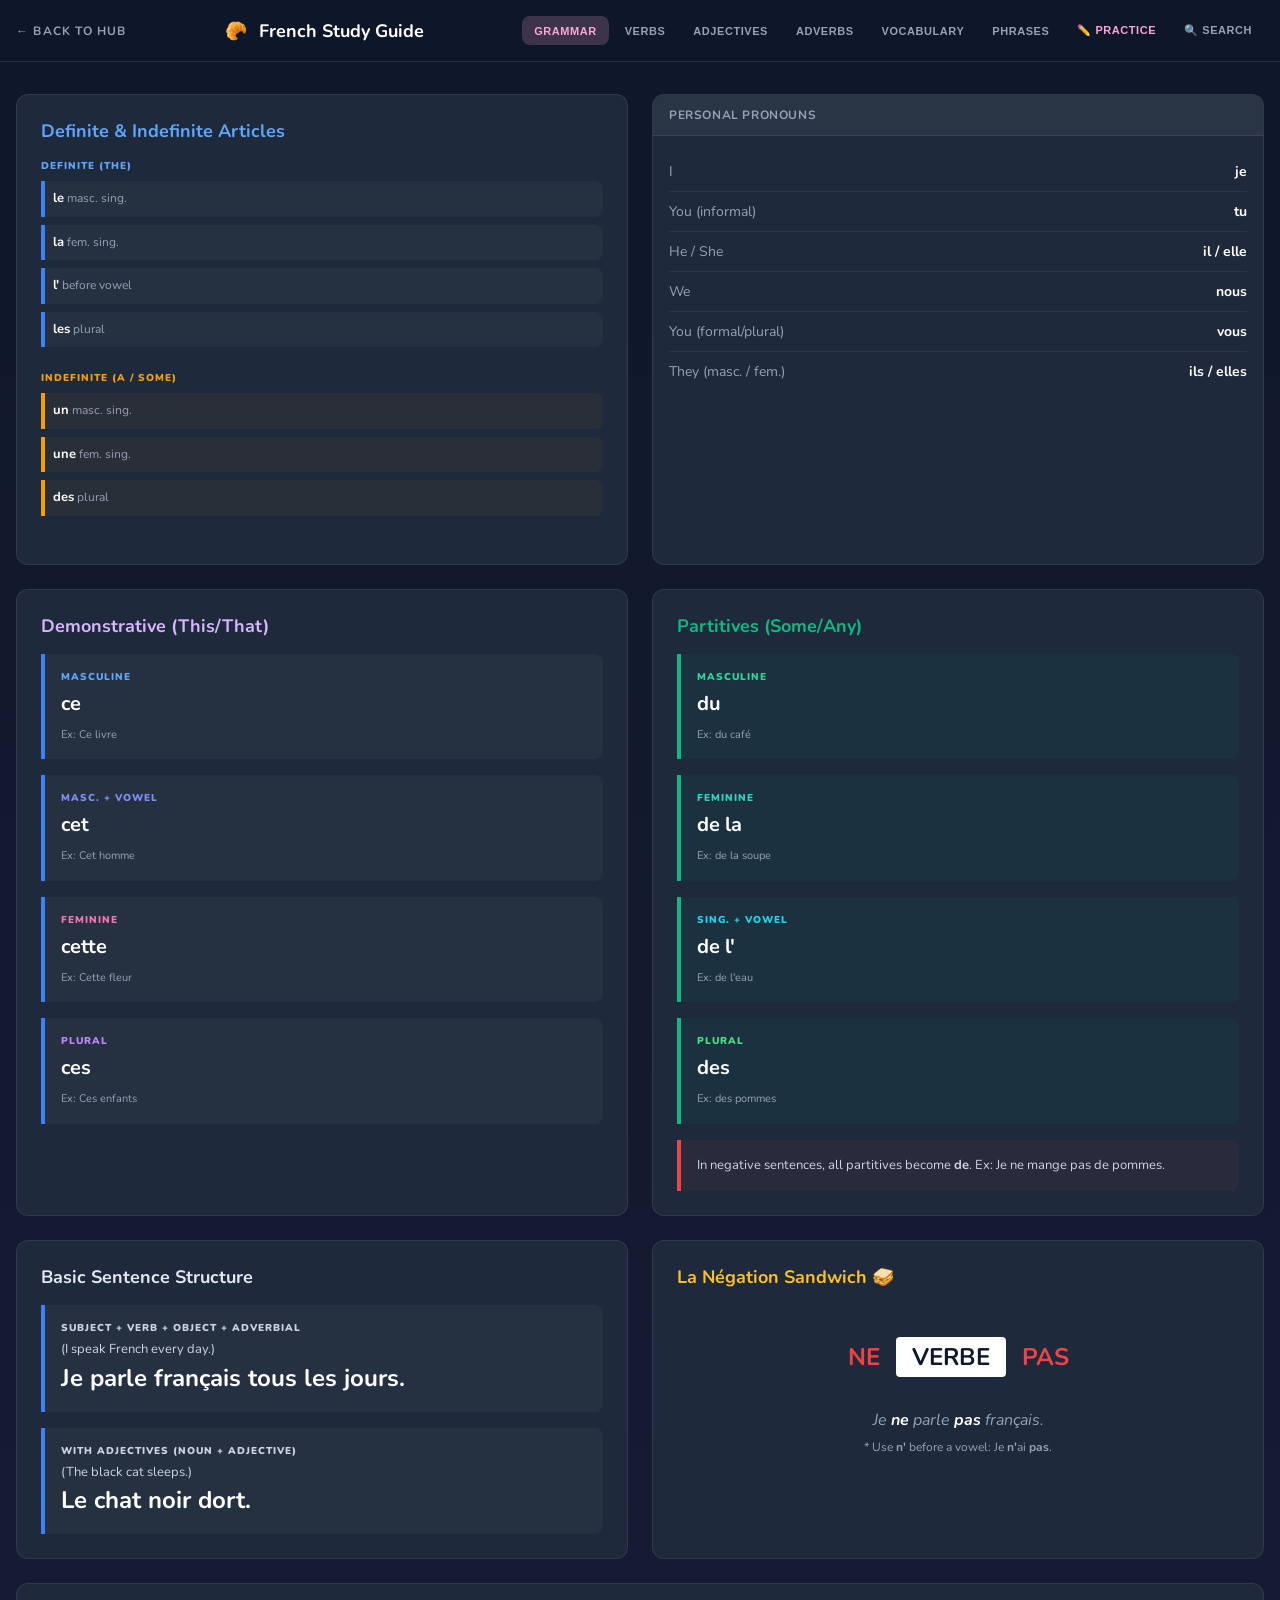
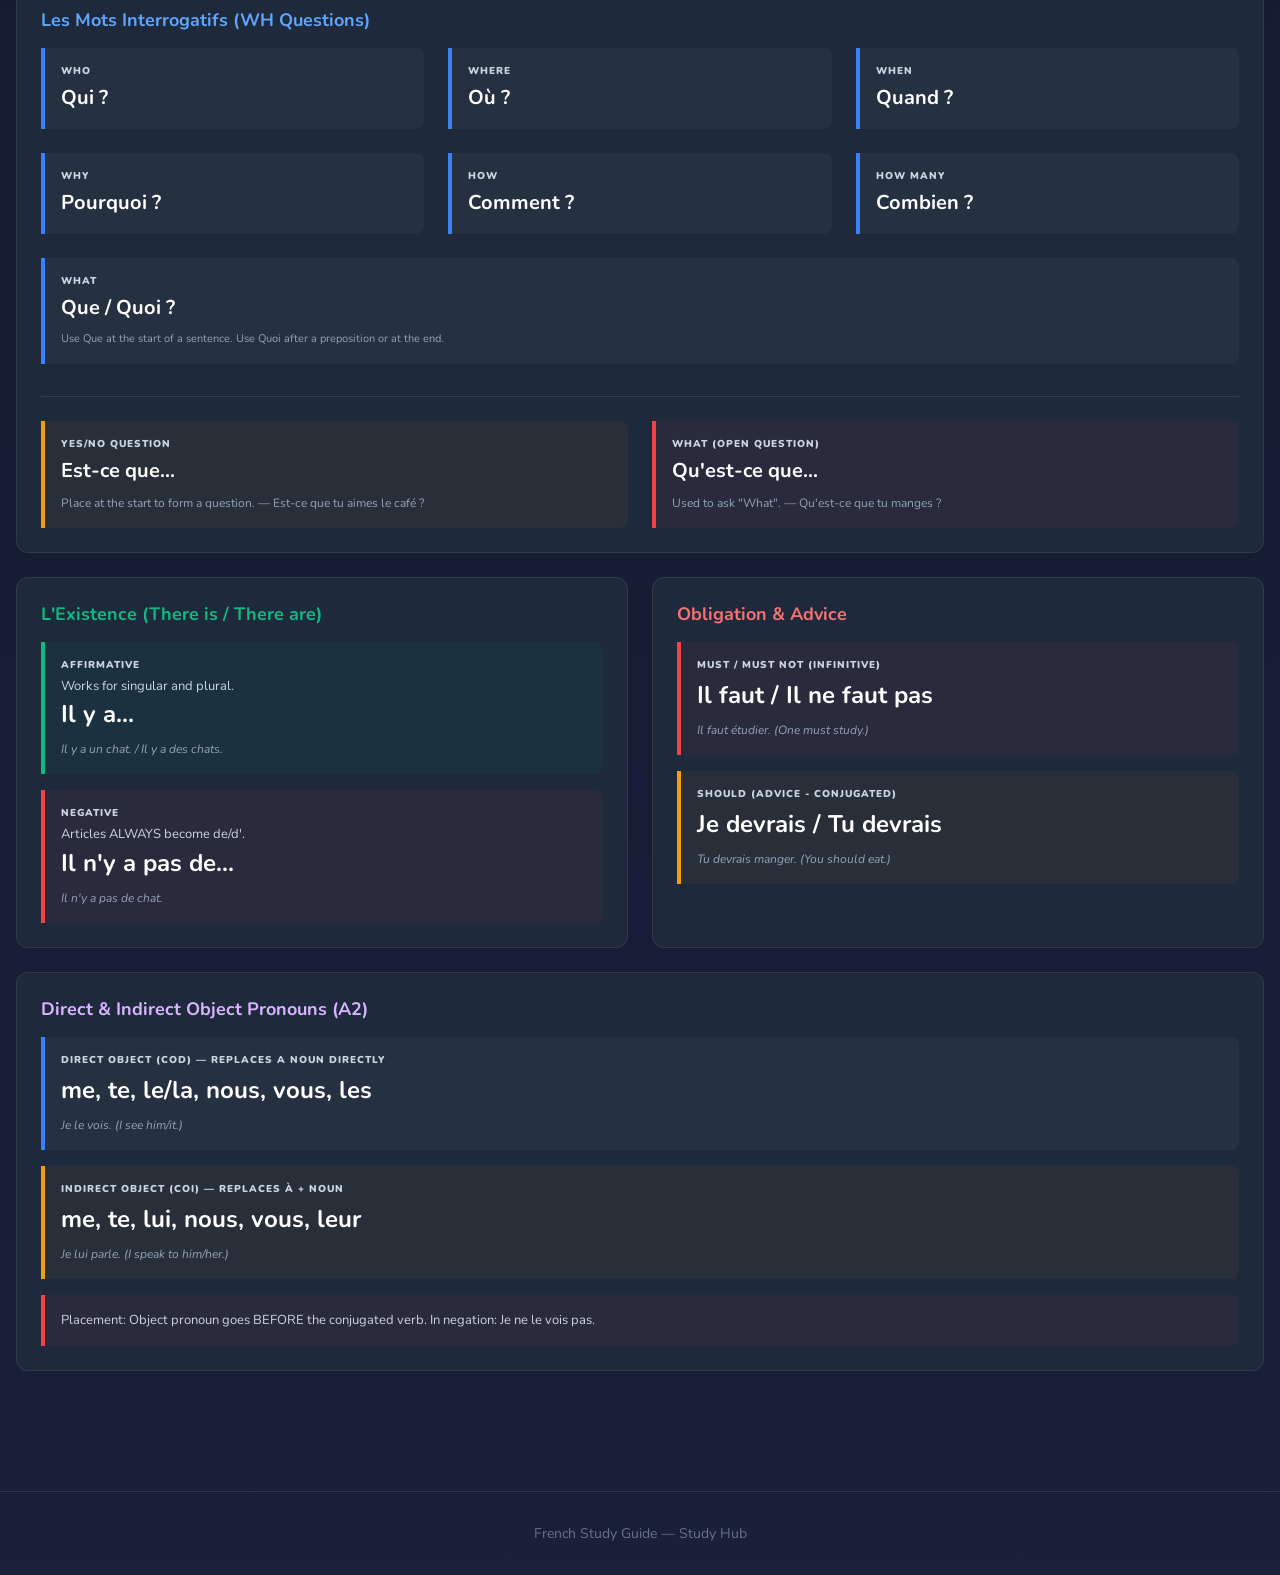
==== commit 27322039: "First deploy of hybrid architecture" ====
--- a/french.html
+++ b/french.html
@@ -4,7 +4,8 @@
     <meta charset="UTF-8">
     <meta name="viewport" content="width=device-width, initial-scale=1.0">
     <title>French Study Guide</title>
-    <script src="script.js"></script>
+    <script type="module" src="js/french.js"></script>
+    <script src="js/practicemodule.js"></script>
     <link rel="stylesheet" href="style.css">
     <link rel="preconnect" href="https://fonts.googleapis.com">
     <link rel="preconnect" href="https://fonts.gstatic.com" crossorigin>
@@ -33,1311 +34,74 @@
                 <button class="tab-btn" onclick="switchTab('vocabulary')">Vocabulary</button>
                 <button class="tab-btn" onclick="switchTab('phrases')">Phrases</button>
                 <button class="tab-btn practice-tab-btn" onclick="switchTab('practice')">✏️ Practice</button>
+                <button class="tab-btn" onclick="switchTab('search')">🔍 Search</button>
             </nav>
         </div>
     </header>
 
     <main>
+
+        <!-- ── Grammar tab ─────────────────────────────────────────── -->
         <div id="grammar" class="tab-content active">
-            
-            <div class="grid-2">
-                <div class="card">
-                    <h3 class="card-title blue">Definite & Indefinite Articles</h3>
-                    <div style="margin-bottom: 1.5rem;">
-                        <p class="accent-text" style="color: #60a5fa;">Definite (The)</p>
-                        <div class="grid-2" style="gap: 0.5rem;">
-                            <div class="info-box" style="margin:0; padding: 0.5rem;"><span class="vocab-fr">le</span> <span class="vocab-en">(masc. sing.)</span></div>
-                            <div class="info-box" style="margin:0; padding: 0.5rem;"><span class="vocab-fr">la</span> <span class="vocab-en">(fem. sing.)</span></div>
-                            <div class="info-box" style="margin:0; padding: 0.5rem;"><span class="vocab-fr">l'</span> <span class="vocab-en">(before vowel)</span></div>
-                            <div class="info-box" style="margin:0; padding: 0.5rem;"><span class="vocab-fr">les</span> <span class="vocab-en">(plural)</span></div>
-                        </div>
+            <!-- Static island: Négation Sandwich visual -->
+            <div id="negation-sandwich-visual" class="card" style="display:none;">
+                <h3 class="card-title gold">La Négation Sandwich 🥪</h3>
+                <div style="display:flex;align-items:center;justify-content:center;gap:1rem;font-size:1.5rem;font-weight:bold;padding:2rem 0;">
+                    <span style="color:#ef4444;">NE</span>
+                    <span style="background:white;color:#0f172a;padding:0.25rem 1rem;border-radius:0.25rem;">VERBE</span>
+                    <span style="color:#ef4444;">PAS</span>
+                </div>
+                <p class="vocab-en" style="text-align:center;font-style:italic;">Je <b style="color:white;">ne</b> parle <b style="color:white;">pas</b> français.</p>
+                <p class="vocab-en" style="text-align:center;font-size:12px;margin-top:0.5rem;">* Use <b>n'</b> before a vowel: Je <b>n'</b>ai <b>pas</b>.</p>
+            </div>
+        </div>
+
+        <!-- ── Verbs tab ────────────────────────────────────────────── -->
+        <div id="verbs" class="tab-content"></div>
+
+        <!-- ── Adjectives tab ──────────────────────────────────────── -->
+        <div id="adjectives" class="tab-content">
+            <!-- Static island: BAGS adjective placement -->
+            <div id="bags-placement" style="display:none;">
+                <div class="grid-2" style="margin-bottom:1.5rem;">
+                    <div class="info-box gold" style="margin:0;">
+                        <p class="accent-text">Adjective Placement</p>
+                        <p class="vocab-en" style="font-size:13px;">Most adjectives go <b>AFTER</b> the noun (<i>maison blanche</i>).<br>Short/Common (BAGS) go <b>BEFORE</b> (<i>petit chat</i>).</p>
+                        <p class="vocab-en" style="font-size:11px;margin-top:0.5rem;">BAGS = Beauty, Age, Goodness, Size</p>
                     </div>
-                    <div>
-                        <p class="accent-text" style="color: #f59e0b;">Indefinite (A / Some)</p>
-                        <div class="grid-2" style="gap: 0.5rem;">
-                            <div class="info-box gold" style="margin:0; padding: 0.5rem;"><span class="vocab-fr">un</span> <span class="vocab-en">(masc. sing.)</span></div>
-                            <div class="info-box gold" style="margin:0; padding: 0.5rem;"><span class="vocab-fr">une</span> <span class="vocab-en">(fem. sing.)</span></div>
-                            <div class="info-box gold" style="margin:0; padding: 0.5rem;"><span class="vocab-fr">des</span> <span class="vocab-en">(plural)</span></div>
-                        </div>
-                    </div>
-                </div>
-
-                <div class="card">
-                    <h3 class="card-title green">Personal Pronouns</h3>
-                    <div class="vocab-items" style="padding: 0;">
-                        <div class="vocab-item"><span class="vocab-en">I</span><span class="vocab-fr">je</span></div>
-                        <div class="vocab-item"><span class="vocab-en">You (informal)</span><span class="vocab-fr">tu</span></div>
-                        <div class="vocab-item"><span class="vocab-en">He / She</span><span class="vocab-fr">il / elle</span></div>
-                        <div class="vocab-item"><span class="vocab-en">We</span><span class="vocab-fr">nous</span></div>
-                        <div class="vocab-item"><span class="vocab-en">You (formal/plural)</span><span class="vocab-fr">vous</span></div>
-                        <div class="vocab-item"><span class="vocab-en">They (masc. / fem.)</span><span class="vocab-fr">ils / elles</span></div>
-                    </div>
-                </div>
-            </div>
-
-            <div class="grid-2">
-                <div class="card">
-                    <h3 class="card-title purple">Demonstrative (This/That)</h3>
-                    <div class="grid-2" style="gap: 1rem;">
-                        <div class="info-box" style="margin:0;">
-                            <p class="accent-text" style="color: #60a5fa;">Masculine</p>
-                            <p class="vocab-fr" style="font-size: 1.25rem;">ce</p>
-                            <p class="vocab-en" style="font-size: 11px; margin-top: 0.5rem;">Ex: <span class="vocab-fr">Ce</span> livre</p>
-                        </div>
-                        <div class="info-box" style="margin:0;">
-                            <p class="accent-text" style="color: #818cf8;">Masc. + Vowel</p>
-                            <p class="vocab-fr" style="font-size: 1.25rem;">cet</p>
-                            <p class="vocab-en" style="font-size: 11px; margin-top: 0.5rem;">Ex: <span class="vocab-fr">Cet</span> homme</p>
-                        </div>
-                        <div class="info-box" style="margin:0;">
-                            <p class="accent-text" style="color: #f472b6;">Feminine</p>
-                            <p class="vocab-fr" style="font-size: 1.25rem;">cette</p>
-                            <p class="vocab-en" style="font-size: 11px; margin-top: 0.5rem;">Ex: <span class="vocab-fr">Cette</span> fleur</p>
-                        </div>
-                        <div class="info-box" style="margin:0;">
-                            <p class="accent-text" style="color: #c084fc;">Plural</p>
-                            <p class="vocab-fr" style="font-size: 1.25rem;">ces</p>
-                            <p class="vocab-en" style="font-size: 11px; margin-top: 0.5rem;">Ex: <span class="vocab-fr">Ces</span> enfants</p>
-                        </div>
-                    </div>
-                </div>
-
-                <div class="card">
-                    <h3 class="card-title green">Partitives (Some/Any)</h3>
-                    <div class="grid-2" style="gap: 1rem;">
-                        <div class="info-box green" style="margin:0;">
-                            <p class="accent-text" style="color: #34d399;">Masculine</p>
-                            <p class="vocab-fr" style="font-size: 1.25rem;">du</p>
-                            <p class="vocab-en" style="font-size: 11px; margin-top: 0.5rem;">Ex: <span class="vocab-fr">du</span> café</p>
-                        </div>
-                        <div class="info-box green" style="margin:0;">
-                            <p class="accent-text" style="color: #2dd4bf;">Feminine</p>
-                            <p class="vocab-fr" style="font-size: 1.25rem;">de la</p>
-                            <p class="vocab-en" style="font-size: 11px; margin-top: 0.5rem;">Ex: <span class="vocab-fr">de la</span> soupe</p>
-                        </div>
-                        <div class="info-box green" style="margin:0;">
-                            <p class="accent-text" style="color: #22d3ee;">Sing. + Vowel</p>
-                            <p class="vocab-fr" style="font-size: 1.25rem;">de l'</p>
-                            <p class="vocab-en" style="font-size: 11px; margin-top: 0.5rem;">Ex: <span class="vocab-fr">de l'</span>eau</p>
-                        </div>
-                        <div class="info-box green" style="margin:0;">
-                            <p class="accent-text" style="color: #4ade80;">Plural</p>
-                            <p class="vocab-fr" style="font-size: 1.25rem;">des</p>
-                            <p class="vocab-en" style="font-size: 11px; margin-top: 0.5rem;">Ex: <span class="vocab-fr">des</span> pommes</p>
-                        </div>
-                    </div>
-                    <div class="info-box red" style="margin-top: 1rem;">
-                        <strong>The Negative Rule:</strong> In negative sentences, all partitives become <span class="vocab-fr" style="color:#ef4444;">de</span>. <br>
-                        <span style="font-size: 11px;">Ex: Je ne mange pas <b>de</b> pommes.</span>
-                    </div>
-                </div>
-            </div>
-
-            <div class="grid-2">
-                <div class="card">
-                    <h3 class="card-title">Basic Sentence Structure</h3>
-                    <div class="info-box" style="margin-top: 0;">
-                        <p class="vocab-en" style="font-size: 12px; margin-bottom: 0.5rem;">Subject + Verb + Object + Adverbial</p>
-                        <p class="vocab-fr" style="font-size: 1.1rem;">Je parle français tous les jours.</p>
-                        <p class="vocab-en" style="font-size: 12px; margin-top: 0.25rem;">(I speak French every day.)</p>
-                    </div>
-                    <div class="info-box">
-                        <p class="vocab-en" style="font-size: 12px; margin-bottom: 0.5rem;">With Adjectives (Noun + Adjective)</p>
-                        <p class="vocab-fr" style="font-size: 1.1rem;">Le chat noir dort.</p>
-                        <p class="vocab-en" style="font-size: 12px; margin-top: 0.25rem;">(The black cat sleeps.)</p>
-                    </div>
-                </div>
-
-                <div class="card">
-                    <h3 class="card-title gold">La Négation Sandwich 🥪</h3>
-                    <div style="display: flex; align-items: center; justify-content: center; gap: 1rem; font-size: 1.5rem; font-weight: bold; padding: 2rem 0;">
-                        <span style="color: #ef4444;">NE</span>
-                        <span style="background: white; color: #0f172a; padding: 0.25rem 1rem; border-radius: 0.25rem;">VERBE</span>
-                        <span style="color: #ef4444;">PAS</span>
-                    </div>
-                    <p class="vocab-en" style="text-align: center; font-style: italic;">Je <b style="color:white;">ne</b> parle <b style="color:white;">pas</b> français.</p>
-                    <p class="vocab-en" style="text-align: center; font-size: 12px; margin-top: 0.5rem;">* Use <b>n'</b> before a vowel: Je <b>n'</b>ai <b>pas</b>.</p>
-                </div>
-            </div>
-
-            <div class="card">
-                <h3 class="card-title blue">Les Mots Interrogatifs (WH Questions)</h3>
-                <div class="grid-2">
-                    <div class="info-box"><p class="accent-text">Who</p><p class="vocab-fr" style="font-size: 1.25rem;">Qui ?</p></div>
-                    <div class="info-box"><p class="accent-text">Where</p><p class="vocab-fr" style="font-size: 1.25rem;">Où ?</p></div>
-                    <div class="info-box"><p class="accent-text">When</p><p class="vocab-fr" style="font-size: 1.25rem;">Quand ?</p></div>
-                    <div class="info-box"><p class="accent-text">Why</p><p class="vocab-fr" style="font-size: 1.25rem;">Pourquoi ?</p></div>
-                    <div class="info-box"><p class="accent-text">How</p><p class="vocab-fr" style="font-size: 1.25rem;">Comment ?</p></div>
-                    <div class="info-box"><p class="accent-text">How many</p><p class="vocab-fr" style="font-size: 1.25rem;">Combien ?</p></div>
-                    <div class="info-box" style="grid-column: 1 / -1;"><p class="accent-text">What</p><p class="vocab-fr" style="font-size: 1.25rem;">Que / Quoi ?</p>
-                        <p class="vocab-en" style="font-size: 11px; margin-top: 0.5rem;">Use <b>Que</b> at the start of a sentence. Use <b>Quoi</b> after a preposition or at the end.</p>
-                    </div>
-                </div>
-
-                <div style="margin-top: 2rem; border-top: 1px solid rgba(255,255,255,0.1); padding-top: 1.5rem;">
-                    <h4 class="vocab-fr" style="margin-bottom: 1rem;">Question Structures</h4>
-                    <div class="grid-2">
-                        <div class="info-box gold" style="margin: 0;">
-                            <p class="accent-text">Yes/No Question</p>
-                            <p class="vocab-fr" style="font-size: 1.25rem;">Est-ce que...</p>
-                            <p class="vocab-en" style="font-size: 12px; margin-top: 0.5rem;">Place at the start to form a question.<br><i>Est-ce que tu aimes le café ?</i></p>
-                        </div>
-                        <div class="info-box red" style="margin: 0;">
-                            <p class="accent-text">What (Open Question)</p>
-                            <p class="vocab-fr" style="font-size: 1.25rem;">Qu'est-ce que...</p>
-                            <p class="vocab-en" style="font-size: 12px; margin-top: 0.5rem;">Used to ask "What".<br><i>Qu'est-ce que tu manges ?</i></p>
-                        </div>
-                    </div>
-                </div>
-            </div>
-
-            <div class="grid-2">
-                <div class="card">
-                    <h3 class="card-title green">L'Existence (There is / There are)</h3>
-                    <div class="info-box green" style="margin-top: 0;">
-                        <p class="accent-text">Affirmative</p>
-                        <p class="vocab-fr" style="font-size: 1.5rem;">Il y a...</p>
-                        <p class="vocab-en" style="font-size: 12px; margin-top: 0.5rem;">Works for singular and plural.<br><i>Il y a un chat. / Il y a des chats.</i></p>
-                    </div>
-                    <div class="info-box red">
-                        <p class="accent-text">Negative</p>
-                        <p class="vocab-fr" style="font-size: 1.5rem;">Il n'y a pas de...</p>
-                        <p class="vocab-en" style="font-size: 12px; margin-top: 0.5rem;">Articles ALWAYS become <b>de/d'</b>.<br><i>Il n'y a pas <b>de</b> chat.</i></p>
-                    </div>
-                </div>
-
-                <div class="card">
-                    <h3 class="card-title red">Obligation & Advice</h3>
-                    <div class="info-box red" style="margin-top: 0;">
-                        <p class="accent-text">Must / Must Not (Infinitive)</p>
-                        <p class="vocab-fr" style="font-size: 1.25rem;">Il faut / Il ne faut pas</p>
-                        <p class="vocab-en" style="font-size: 12px; margin-top: 0.5rem;"><i>Il faut étudier.</i> (One must study.)</p>
-                    </div>
-                    <div class="info-box gold">
-                        <p class="accent-text">Should (Advice - Conjugated)</p>
-                        <p class="vocab-fr" style="font-size: 1.25rem;">Je devrais / Tu devrais</p>
-                        <p class="vocab-en" style="font-size: 12px; margin-top: 0.5rem;"><i>Tu devrais manger.</i> (You should eat.)</p>
+                    <div class="info-box blue" style="margin:0;">
+                        <p class="accent-text">Comparative &amp; Superlative</p>
+                        <p class="vocab-en" style="font-size:13px;"><b>Comparative:</b> plus… que (<i>Je suis plus grand que toi.</i>)<br><b>Superlative:</b> le/la/les plus… (<i>C'est le plus grand.</i>)</p>
                     </div>
                 </div>
             </div>
         </div>
 
-        <div id="verbs" class="tab-content">
-            
-            <div class="inner-nav-tabs">
-                <button class="inner-tab-btn active" onclick="openSubTab(event, 'tab-present')">Le Présent</button>
-                <button class="inner-tab-btn" onclick="openSubTab(event, 'tab-passe')">Passé Composé</button>
-                <button class="inner-tab-btn" onclick="openSubTab(event, 'tab-futur')">Le Futur</button>
-                <button class="inner-tab-btn" onclick="openSubTab(event, 'tab-dict')">Verb Dictionary</button>
+        <!-- ── Adverbs tab ──────────────────────────────────────────── -->
+        <div id="adverbs" class="tab-content"></div>
+
+        <!-- ── Vocabulary tab ──────────────────────────────────────── -->
+        <div id="vocabulary" class="tab-content">
+            <div class="vocab-menu">
+                <!-- Populated by french.js -->
             </div>
 
-            <div id="tab-present" class="inner-tab-content" style="display: block;">
-                <div class="card">
-                    <h3 class="card-title gold">Present Tense (Regular Verbs)</h3>
-                    <div class="grid-3">
-                        <div class="vocab-table" style="margin: 0;">
-                            <div class="vocab-header" style="color: #60a5fa;">-ER (parler)</div>
-                            <div class="vocab-items">
-                                <div class="vocab-item"><span class="vocab-en">je</span><span class="vocab-fr">parle</span></div>
-                                <div class="vocab-item"><span class="vocab-en">tu</span><span class="vocab-fr">parles</span></div>
-                                <div class="vocab-item"><span class="vocab-en">il/elle</span><span class="vocab-fr">parle</span></div>
-                                <div class="vocab-item"><span class="vocab-en">nous</span><span class="vocab-fr">parlons</span></div>
-                                <div class="vocab-item"><span class="vocab-en">vous</span><span class="vocab-fr">parlez</span></div>
-                                <div class="vocab-item"><span class="vocab-en">ils/elles</span><span class="vocab-fr">parlent</span></div>
-                            </div>
-                        </div>
-                        <div class="vocab-table" style="margin: 0;">
-                            <div class="vocab-header" style="color: #34d399;">-IR (finir)</div>
-                            <div class="vocab-items">
-                                <div class="vocab-item"><span class="vocab-en">je</span><span class="vocab-fr">finis</span></div>
-                                <div class="vocab-item"><span class="vocab-en">tu</span><span class="vocab-fr">finis</span></div>
-                                <div class="vocab-item"><span class="vocab-en">il/elle</span><span class="vocab-fr">finit</span></div>
-                                <div class="vocab-item"><span class="vocab-en">nous</span><span class="vocab-fr">finissons</span></div>
-                                <div class="vocab-item"><span class="vocab-en">vous</span><span class="vocab-fr">finissez</span></div>
-                                <div class="vocab-item"><span class="vocab-en">ils/elles</span><span class="vocab-fr">finissent</span></div>
-                            </div>
-                        </div>
-                        <div class="vocab-table" style="margin: 0;">
-                            <div class="vocab-header" style="color: #c084fc;">-RE (vendre)</div>
-                            <div class="vocab-items">
-                                <div class="vocab-item"><span class="vocab-en">je</span><span class="vocab-fr">vends</span></div>
-                                <div class="vocab-item"><span class="vocab-en">tu</span><span class="vocab-fr">vends</span></div>
-                                <div class="vocab-item"><span class="vocab-en">il/elle</span><span class="vocab-fr">vend</span></div>
-                                <div class="vocab-item"><span class="vocab-en">nous</span><span class="vocab-fr">vendons</span></div>
-                                <div class="vocab-item"><span class="vocab-en">vous</span><span class="vocab-fr">vendez</span></div>
-                                <div class="vocab-item"><span class="vocab-en">ils/elles</span><span class="vocab-fr">vendent</span></div>
-                            </div>
-                        </div>
-                    </div>
-                </div>
-
-                <h3 class="card-title" style="margin-top: 2rem;">Core Irregular Verbs</h3>
-                <div class="vocab-grid grid-2">
-                    <div class="card">
-                        <div class="card-title gold"><span>✨</span><h4>être (to be)</h4></div>
-                        <div class="vocab-items">
-                            <div class="vocab-item"><span class="vocab-en">je</span><span class="vocab-fr">suis</span></div>
-                            <div class="vocab-item"><span class="vocab-en">tu</span><span class="vocab-fr">es</span></div>
-                            <div class="vocab-item"><span class="vocab-en">il/elle</span><span class="vocab-fr">est</span></div>
-                            <div class="vocab-item"><span class="vocab-en">nous</span><span class="vocab-fr">sommes</span></div>
-                            <div class="vocab-item"><span class="vocab-en">vous</span><span class="vocab-fr">êtes</span></div>
-                            <div class="vocab-item"><span class="vocab-en">ils/elles</span><span class="vocab-fr">sont</span></div>
-                        </div>
-                    </div>
-
-                    <div class="card">
-                        <div class="card-title blue"><span>💎</span><h4>avoir (to have)</h4></div>
-                        <div class="vocab-items">
-                            <div class="vocab-item"><span class="vocab-en">j'</span><span class="vocab-fr">ai</span></div>
-                            <div class="vocab-item"><span class="vocab-en">tu</span><span class="vocab-fr">as</span></div>
-                            <div class="vocab-item"><span class="vocab-en">il/elle</span><span class="vocab-fr">a</span></div>
-                            <div class="vocab-item"><span class="vocab-en">nous</span><span class="vocab-fr">avons</span></div>
-                            <div class="vocab-item"><span class="vocab-en">vous</span><span class="vocab-fr">avez</span></div>
-                            <div class="vocab-item"><span class="vocab-en">ils/elles</span><span class="vocab-fr">ont</span></div>
-                        </div>
-                    </div>
-
-                    <div class="card">
-                        <div class="card-title green"><span>🚲</span><h4>aller (to go)</h4></div>
-                        <div class="vocab-items">
-                            <div class="vocab-item"><span class="vocab-en">je</span><span class="vocab-fr">vais</span></div>
-                            <div class="vocab-item"><span class="vocab-en">tu</span><span class="vocab-fr">vas</span></div>
-                            <div class="vocab-item"><span class="vocab-en">il/elle</span><span class="vocab-fr">va</span></div>
-                            <div class="vocab-item"><span class="vocab-en">nous</span><span class="vocab-fr">allons</span></div>
-                            <div class="vocab-item"><span class="vocab-en">vous</span><span class="vocab-fr">allez</span></div>
-                            <div class="vocab-item"><span class="vocab-en">ils/elles</span><span class="vocab-fr">vont</span></div>
-                        </div>
-                    </div>
-
-                    <div class="card">
-                        <div class="card-title gold"><span>💪</span><h4>pouvoir (can/may)</h4></div>
-                        <div class="vocab-items">
-                            <div class="vocab-item"><span class="vocab-en">je</span><span class="vocab-fr">peux</span></div>
-                            <div class="vocab-item"><span class="vocab-en">tu</span><span class="vocab-fr">peux</span></div>
-                            <div class="vocab-item"><span class="vocab-en">il/elle</span><span class="vocab-fr">peut</span></div>
-                            <div class="vocab-item"><span class="vocab-en">nous</span><span class="vocab-fr">pouvons</span></div>
-                            <div class="vocab-item"><span class="vocab-en">vous</span><span class="vocab-fr">pouvez</span></div>
-                            <div class="vocab-item"><span class="vocab-en">ils/elles</span><span class="vocab-fr">peuvent</span></div>
-                        </div>
-                    </div>
-
-                    <div class="card">
-                        <div class="card-title purple"><span>❤️</span><h4>vouloir (to want)</h4></div>
-                        <div class="vocab-items">
-                            <div class="vocab-item"><span class="vocab-en">je</span><span class="vocab-fr">veux</span></div>
-                            <div class="vocab-item"><span class="vocab-en">tu</span><span class="vocab-fr">veux</span></div>
-                            <div class="vocab-item"><span class="vocab-en">il/elle</span><span class="vocab-fr">veut</span></div>
-                            <div class="vocab-item"><span class="vocab-en">nous</span><span class="vocab-fr">voulons</span></div>
-                            <div class="vocab-item"><span class="vocab-en">vous</span><span class="vocab-fr">voulez</span></div>
-                            <div class="vocab-item"><span class="vocab-en">ils/elles</span><span class="vocab-fr">veulent</span></div>
-                        </div>
-                    </div>
-
-                    <div class="card">
-                        <div class="card-title gold"><span>📝</span><h4>devoir (must/have to)</h4></div>
-                        <div class="vocab-items">
-                            <div class="vocab-item"><span class="vocab-en">je</span><span class="vocab-fr">dois</span></div>
-                            <div class="vocab-item"><span class="vocab-en">tu</span><span class="vocab-fr">dois</span></div>
-                            <div class="vocab-item"><span class="vocab-en">il/elle</span><span class="vocab-fr">doit</span></div>
-                            <div class="vocab-item"><span class="vocab-en">nous</span><span class="vocab-fr">devons</span></div>
-                            <div class="vocab-item"><span class="vocab-en">vous</span><span class="vocab-fr">devez</span></div>
-                            <div class="vocab-item"><span class="vocab-en">ils/elles</span><span class="vocab-fr">doivent</span></div>
-                        </div>
-                    </div>
-
-                    <div class="card">
-                        <div class="card-title blue"><span>🛠️</span><h4>faire (to do/make)</h4></div>
-                        <div class="vocab-items">
-                            <div class="vocab-item"><span class="vocab-en">je</span><span class="vocab-fr">fais</span></div>
-                            <div class="vocab-item"><span class="vocab-en">tu</span><span class="vocab-fr">fais</span></div>
-                            <div class="vocab-item"><span class="vocab-en">il/elle</span><span class="vocab-fr">fait</span></div>
-                            <div class="vocab-item"><span class="vocab-en">nous</span><span class="vocab-fr">faisons</span></div>
-                            <div class="vocab-item"><span class="vocab-en">vous</span><span class="vocab-fr">faites</span></div>
-                            <div class="vocab-item"><span class="vocab-en">ils/elles</span><span class="vocab-fr">font</span></div>
-                        </div>
-                    </div>
-
-                    <div class="card">
-                        <div class="card-title gold"><span>👋</span><h4>venir (to come)</h4></div>
-                        <div class="vocab-items">
-                            <div class="vocab-item"><span class="vocab-en">je</span><span class="vocab-fr">viens</span></div>
-                            <div class="vocab-item"><span class="vocab-en">tu</span><span class="vocab-fr">viens</span></div>
-                            <div class="vocab-item"><span class="vocab-en">il/elle</span><span class="vocab-fr">vient</span></div>
-                            <div class="vocab-item"><span class="vocab-en">nous</span><span class="vocab-fr">venons</span></div>
-                            <div class="vocab-item"><span class="vocab-en">vous</span><span class="vocab-fr">venez</span></div>
-                            <div class="vocab-item"><span class="vocab-en">ils/elles</span><span class="vocab-fr">viennent</span></div>
-                        </div>
-                    </div>
-
-                    <div class="card">
-                        <div class="card-title purple"><span>🧠</span><h4>savoir (to know)</h4></div>
-                        <div class="vocab-items">
-                            <div class="vocab-item"><span class="vocab-en">je</span><span class="vocab-fr">sais</span></div>
-                            <div class="vocab-item"><span class="vocab-en">tu</span><span class="vocab-fr">sais</span></div>
-                            <div class="vocab-item"><span class="vocab-en">il/elle</span><span class="vocab-fr">sait</span></div>
-                            <div class="vocab-item"><span class="vocab-en">nous</span><span class="vocab-fr">savons</span></div>
-                            <div class="vocab-item"><span class="vocab-en">vous</span><span class="vocab-fr">savez</span></div>
-                            <div class="vocab-item"><span class="vocab-en">ils/elles</span><span class="vocab-fr">savent</span></div>
-                        </div>
-                    </div>
-                </div>
-            </div>
-
-            <div id="tab-passe" class="inner-tab-content" style="display: none;">
-
-                <div class="card">
-                    <h3 class="card-title red">Passé Composé (Recent Past)</h3>
-                    <p class="vocab-en" style="font-size: 14px; margin-bottom: 1.5rem; text-align: center;">Structure: <strong>Subject + Auxiliary (Avoir/Être) + Past Participle</strong></p> 
-                    <div class="grid-2">
-                        <div class="info-box">
-                            <div class="accent-text" style="color: #60a5fa;">Auxiliary: AVOIR</div>
-                            <p style="margin-bottom: 0.5rem;">Used for 95% of verbs (the "default").</p>
-                            <div class="vocab-item"><span class="vocab-en">I ate</span><span class="vocab-fr">J'ai mangé</span></div>
-                            <div class="vocab-item"><span class="vocab-en">We finished</span><span class="vocab-fr">Nous avons fini</span></div>
-                        </div>
-                        <div class="info-box green">
-                            <div class="accent-text" style="color: #10b981;">Auxiliary: ÊTRE</div>
-                            <p style="margin-bottom: 0.5rem;">Used for <strong>Movement</strong> and <strong>Pronominal</strong> verbs.</p>
-                            <div class="vocab-item"><span class="vocab-en">She went (mvmt)</span><span class="vocab-fr">Elle est allée</span></div>
-                            <div class="vocab-item"><span class="vocab-en">They woke up (pron)</span><span class="vocab-fr">Ils se sont réveillés</span></div>
-                        </div>
-                    </div>
-
-                    <h4 style="color: #fbbf24; margin: 2rem 0 1rem; border-bottom: 1px solid #3f3f46; padding-bottom: 0.5rem;">Le Participe Passé (Past Participles)</h4>
-                    
-                    <div class="grid-3">
-                        <div class="vocab-table" style="margin: 0;">
-                            <div class="vocab-header" style="color: #cbd5e1;">-É (All -er verbs)</div>
-                            <div class="vocab-items">
-                                <div class="vocab-item"><span class="vocab-en">Manger</span><span class="vocab-fr">mangé</span></div>
-                                <div class="vocab-item"><span class="vocab-en">Aller</span><span class="vocab-fr">allé</span></div>
-                                <div class="vocab-item"><span class="vocab-en">Demander</span><span class="vocab-fr">Demandé</span></div>
-                                <div class="vocab-item"><span class="vocab-en">Parler</span><span class="vocab-fr">Parlé</span></div>
-                            </div>
-                        </div>
-                        <div class="vocab-table" style="margin: 0;">
-                            <div class="vocab-header" style="color: #cbd5e1;">-I (Most -ir verbs)</div>
-                            <div class="vocab-items">
-                                <div class="vocab-item"><span class="vocab-en">Finir</span><span class="vocab-fr">fini</span></div>
-                                <div class="vocab-item"><span class="vocab-en">Choisir</span><span class="vocab-fr">choisi</span></div>
-                                <div class="vocab-item"><span class="vocab-en">Comprendre</span><span class="vocab-fr">compris</span></div>
-                                <div class="vocab-item"><span class="vocab-en">Prendre</span><span class="vocab-fr">pris</span></div>
-                            </div>
-                        </div>
-                        <div class="vocab-table" style="margin: 0;">
-                            <div class="vocab-header" style="color: #cbd5e1;">-U & Autres (Irregulars)</div>
-                            <div class="vocab-items">
-                                <div class="vocab-item"><span class="vocab-en">Avoir</span><span class="vocab-fr">eu</span></div>
-                                <div class="vocab-item"><span class="vocab-en">Boire</span><span class="vocab-fr">bu</span></div>
-                                <div class="vocab-item"><span class="vocab-en">Lire</span><span class="vocab-fr">lu</span></div>
-                                <div class="vocab-item"><span class="vocab-en">Voir</span><span class="vocab-fr">vu</span></div>
-                                <div class="vocab-item"><span class="vocab-en">Faire</span><span class="vocab-fr">fait</span></div>
-                            </div>
-                        </div>
-                    </div>
-                </div>
-
-                <div class="grid-2">
-                    <div class="card">
-                        <div class="card-title red">
-                            <span>✈️</span> 14 Verbs of Movement (Être)
-                        </div>
-                        <p class="vocab-en" style="font-size: 12px; margin-bottom: 1rem;">
-                            *Note: These verbs require gender/number agreement (e.g., allé vs. allée).
-                        </p>
-                        <div class="vocab-table">
-                            <div class="vocab-items">
-                                <div class="vocab-item"><span class="vocab-fr">1. Aller</span><span class="vocab-en">To go</span></div>
-                                <div class="vocab-item"><span class="vocab-fr">2. Venir</span><span class="vocab-en">To come</span></div>
-                                <div class="vocab-item"><span class="vocab-fr">3. Entrer</span><span class="vocab-en">To enter</span></div>
-                                <div class="vocab-item"><span class="vocab-fr">4. Sortir</span><span class="vocab-en">To go out</span></div>
-                                <div class="vocab-item"><span class="vocab-fr">5. Arriver</span><span class="vocab-en">To arrive</span></div>
-                                <div class="vocab-item"><span class="vocab-fr">6. Partir</span><span class="vocab-en">To leave</span></div>
-                                <div class="vocab-item"><span class="vocab-fr">7. Monter</span><span class="vocab-en">To go up</span></div>
-                                <div class="vocab-item"><span class="vocab-fr">8. Descendre</span><span class="vocab-en">To go down</span></div>
-                                <div class="vocab-item"><span class="vocab-fr">9. Naître</span><span class="vocab-en">To be born</span></div>
-                                <div class="vocab-item"><span class="vocab-fr">10. Mourir</span><span class="vocab-en">To die</span></div>
-                                <div class="vocab-item"><span class="vocab-fr">11. Rester</span><span class="vocab-en">To stay</span></div>
-                                <div class="vocab-item"><span class="vocab-fr">12. Tomber</span><span class="vocab-en">To fall</span></div>
-                                <div class="vocab-item"><span class="vocab-fr">13. Retourner</span><span class="vocab-en">To return</span></div>
-                                <div class="vocab-item"><span class="vocab-fr">14. Devenir</span><span class="vocab-en">To become</span></div>
-                            </div>
-                        </div>
-                    </div>
-
-                    <div class="card">
-                        <div class="card-title purple">
-                            <span>🧘</span> 14 Essential Pronominal Verbs
-                        </div>
-                        <p class="vocab-en" style="font-size: 12px; margin-bottom: 1rem;">
-                            Reflexive actions always use <strong>être</strong> in Passé Composé.
-                        </p>
-                        <div class="vocab-table">
-                            <div class="vocab-items">
-                                <div class="vocab-item"><span class="vocab-fr">1. Se réveiller</span><span class="vocab-en">To wake up</span></div>
-                                <div class="vocab-item"><span class="vocab-fr">2. Se lever</span><span class="vocab-en">To get up</span></div>
-                                <div class="vocab-item"><span class="vocab-fr">3. Se laver</span><span class="vocab-en">To wash oneself</span></div>
-                                <div class="vocab-item"><span class="vocab-fr">4. S'habiller</span><span class="vocab-en">To get dressed</span></div>
-                                <div class="vocab-item"><span class="vocab-fr">5. Se brosser</span><span class="vocab-en">To brush (teeth/hair)</span></div>
-                                <div class="vocab-item"><span class="vocab-fr">6. Se raser</span><span class="vocab-en">To shave</span></div>
-                                <div class="vocab-item"><span class="vocab-fr">7. Se doucher</span><span class="vocab-en">To shower</span></div>
-                                <div class="vocab-item"><span class="vocab-fr">8. Se préparer</span><span class="vocab-en">To get ready</span></div>
-                                <div class="vocab-item"><span class="vocab-fr">9. Se dépêcher</span><span class="vocab-en">To hurry</span></div>
-                                <div class="vocab-item"><span class="vocab-fr">10. Se promener</span><span class="vocab-en">To take a walk</span></div>
-                                <div class="vocab-item"><span class="vocab-fr">11. S'amuser</span><span class="vocab-en">To have fun</span></div>
-                                <div class="vocab-item"><span class="vocab-fr">12. Se reposer</span><span class="vocab-en">To rest</span></div>
-                                <div class="vocab-item"><span class="vocab-fr">13. S'endormir</span><span class="vocab-en">To fall asleep</span></div>
-                                <div class="vocab-item"><span class="vocab-fr">14. Se coucher</span><span class="vocab-en">To go to bed</span></div>
-                            </div>
-                        </div>
-                    </div>
-                </div>
-
-            </div>
-
-            <div id="tab-futur" class="inner-tab-content" style="display: none;">
-                <div class="grid-2">
-                    <div class="card">
-                        <h3 class="card-title blue">Le Futur Proche (Going to)</h3>
-                        <p class="vocab-en" style="font-size: 13px; margin-bottom: 1rem;">Structure: Aller (present) + Infinitive</p>
-                        <div class="info-box" style="margin: 0;">
-                            <p class="vocab-fr">Je vais manger</p>
-                            <p class="vocab-en" style="font-size: 12px;">(I am going to eat)</p>
-                            <br>
-                            <p class="vocab-fr">Nous allons partir</p>
-                            <p class="vocab-en" style="font-size: 12px;">(We are going to leave)</p>
-                        </div>
-                    </div>
-
-                    <div class="card">
-                        <h3 class="card-title purple">Le Futur Simple (Will)</h3>
-                        <p class="vocab-en" style="font-size: 13px; margin-bottom: 1rem;">Structure: Full Verb + Endings</p>
-                        <div class="info-box" style="margin: 0; border-left-color: #c084fc;">
-                            <p class="vocab-fr">Je mangerai</p>
-                            <p class="vocab-en" style="font-size: 12px;">(I will eat)</p>
-                            <br>
-                            <p class="vocab-fr">J'irai <span class="vocab-en" style="font-size: 10px;">(Irregular)</span></p>
-                            <p class="vocab-en" style="font-size: 12px;">(I will go)</p>
-                        </div>
-                    </div>
-                </div>
-            </div>
-
-            <div id="tab-dict" class="inner-tab-content" style="display: none;">
-                <h3 class="card-title" style="margin-top: 2rem;">Common Verb Dictionary</h3>
-                <div class="vocab-grid grid-2">
-                    <div class="vocab-table">
-                        <div class="vocab-header">Mouvement et Transport</div>
-                        <div class="vocab-items">
-                            <div class="vocab-item"><span class="vocab-en">To go</span><span class="vocab-fr">Aller</span></div>
-                            <div class="vocab-item"><span class="vocab-en">To come</span><span class="vocab-fr">Venir</span></div>
-                            <div class="vocab-item"><span class="vocab-en">To return</span><span class="vocab-fr">Rentrer</span></div>
-                            <div class="vocab-item"><span class="vocab-en">To walk</span><span class="vocab-fr">Marcher</span></div>
-                            <div class="vocab-item"><span class="vocab-en">To run</span><span class="vocab-fr">Courir</span></div>
-                            <div class="vocab-item"><span class="vocab-en">To leave</span><span class="vocab-fr">Partir</span></div>
-                        </div>
-                    </div>
-
-                    <div class="vocab-table">
-                        <div class="vocab-header">Donner et Recevoir</div>
-                        <div class="vocab-items">
-                            <div class="vocab-item"><span class="vocab-en">To give</span><span class="vocab-fr">Donner</span></div>
-                            <div class="vocab-item"><span class="vocab-en">To receive</span><span class="vocab-fr">Recevoir</span></div>
-                            <div class="vocab-item"><span class="vocab-en">To lend</span><span class="vocab-fr">Prêter</span></div>
-                            <div class="vocab-item"><span class="vocab-en">To borrow</span><span class="vocab-fr">Emprunter</span></div>
-                            <div class="vocab-item"><span class="vocab-en">To teach</span><span class="vocab-fr">Enseigner</span></div>
-                            <div class="vocab-item"><span class="vocab-en">To learn</span><span class="vocab-fr">Apprendre</span></div>
-                        </div>
-                    </div>
-
-                    <div class="vocab-table">
-                        <div class="vocab-header">La Vie Quotidienne</div>
-                        <div class="vocab-items">
-                            <div class="vocab-item"><span class="vocab-en">To wake up</span><span class="vocab-fr">Se réveiller</span></div>
-                            <div class="vocab-item"><span class="vocab-en">To sleep</span><span class="vocab-fr">Dormir</span></div>
-                            <div class="vocab-item"><span class="vocab-en">To work</span><span class="vocab-fr">Travailler</span></div>
-                            <div class="vocab-item"><span class="vocab-en">To study</span><span class="vocab-fr">Étudier</span></div>
-                            <div class="vocab-item"><span class="vocab-en">To rest</span><span class="vocab-fr">Se reposer</span></div>
-                            <div class="vocab-item"><span class="vocab-en">To finish</span><span class="vocab-fr">Finir</span></div>
-                        </div>
-                    </div>
-
-                    <div class="vocab-table">
-                        <div class="vocab-header">Activités</div>
-                        <div class="vocab-items">
-                            <div class="vocab-item"><span class="vocab-en">To eat</span><span class="vocab-fr">Manger</span></div>
-                            <div class="vocab-item"><span class="vocab-en">To drink</span><span class="vocab-fr">Boire</span></div>
-                            <div class="vocab-item"><span class="vocab-en">To watch</span><span class="vocab-fr">Regarder</span></div>
-                            <div class="vocab-item"><span class="vocab-en">To listen</span><span class="vocab-fr">Écouter</span></div>
-                            <div class="vocab-item"><span class="vocab-en">To read</span><span class="vocab-fr">Lire</span></div>
-                            <div class="vocab-item"><span class="vocab-en">To write</span><span class="vocab-fr">Écrire</span></div>
-                            <div class="vocab-item"><span class="vocab-en">To buy</span><span class="vocab-fr">Acheter</span></div>
-                        </div>
-                    </div>
-
-                    <div class="vocab-table">
-                        <div class="vocab-header">Social</div>
-                        <div class="vocab-items">
-                            <div class="vocab-item"><span class="vocab-en">To meet</span><span class="vocab-fr">Rencontrer</span></div>
-                            <div class="vocab-item"><span class="vocab-en">To speak</span><span class="vocab-fr">Parler</span></div>
-                            <div class="vocab-item"><span class="vocab-en">To call</span><span class="vocab-fr">Appeler</span></div>
-                            <div class="vocab-item"><span class="vocab-en">To take photo</span><span class="vocab-fr">Prendre</span></div>
-                            <div class="vocab-item"><span class="vocab-en">To send</span><span class="vocab-fr">Envoyer</span></div>
-                            <div class="vocab-item"><span class="vocab-en">To understand</span><span class="vocab-fr">Comprendre</span></div>
-                        </div>
-                    </div>
-
-                    <div class="vocab-table">
-                        <div class="vocab-header">L'Existence</div>
-                        <div class="vocab-items">
-                            <div class="vocab-item"><span class="vocab-en">To be</span><span class="vocab-fr">Être</span></div>
-                            <div class="vocab-item"><span class="vocab-en">To have</span><span class="vocab-fr">Avoir</span></div>
-                            <div class="vocab-item"><span class="vocab-en">To stay</span><span class="vocab-fr">Rester</span></div>
-                            <div class="vocab-item"><span class="vocab-en">To cost</span><span class="vocab-fr">Coûter</span></div>
-                        </div>
-                    </div>
-
-                    <div class="vocab-table">
-                        <div class="vocab-header">Cuisine et Cuisson</div>
-                        <div class="vocab-items">
-                            <div class="vocab-item"><span class="vocab-en">To cook</span><span class="vocab-fr">Cuisiner</span></div>
-                            <div class="vocab-item"><span class="vocab-en">To cut</span><span class="vocab-fr">Couper</span></div>
-                            <div class="vocab-item"><span class="vocab-en">To boil</span><span class="vocab-fr">Bouillir</span></div>
-                            <div class="vocab-item"><span class="vocab-en">To fry</span><span class="vocab-fr">Frire</span></div>
-                            <div class="vocab-item"><span class="vocab-en">To bake</span><span class="vocab-fr">Cuire au four</span></div>
-                            <div class="vocab-item"><span class="vocab-en">To mix</span><span class="vocab-fr">Mélanger</span></div>
-                        </div>
-                    </div>
-
-                    <div class="vocab-table">
-                        <div class="vocab-header">Ménage et Entretien</div>
-                        <div class="vocab-items">
-                            <div class="vocab-item"><span class="vocab-en">To wash</span><span class="vocab-fr">Laver</span></div>
-                            <div class="vocab-item"><span class="vocab-en">To clean</span><span class="vocab-fr">Nettoyer</span></div>
-                            <div class="vocab-item"><span class="vocab-en">To dry</span><span class="vocab-fr">Sécher</span></div>
-                            <div class="vocab-item"><span class="vocab-en">To iron</span><span class="vocab-fr">Repasser</span></div>
-                            <div class="vocab-item"><span class="vocab-en">To repair</span><span class="vocab-fr">Réparer</span></div>
-                            <div class="vocab-item"><span class="vocab-en">To throw away</span><span class="vocab-fr">Jeter</span></div>
-                        </div>
-                    </div>
-
-                    <div class="vocab-table">
-                        <div class="vocab-header">États Physiques et Mentaux</div>
-                        <div class="vocab-items">
-                            <div class="vocab-item"><span class="vocab-en">To think</span><span class="vocab-fr">Penser</span></div>
-                            <div class="vocab-item"><span class="vocab-en">To remember</span><span class="vocab-fr">Se souvenir</span></div>
-                            <div class="vocab-item"><span class="vocab-en">To forget</span><span class="vocab-fr">Oublier</span></div>
-                            <div class="vocab-item"><span class="vocab-en">To hurt</span><span class="vocab-fr">Faire mal</span></div>
-                            <div class="vocab-item"><span class="vocab-en">To feel</span><span class="vocab-fr">Sentir</span></div>
-                            <div class="vocab-item"><span class="vocab-en">To relax</span><span class="vocab-fr">Se détendre</span></div>
-                        </div>
-                    </div>
-                </div>
-            </div>
-        </div>
-
-        <div id="adjectives" class="tab-content">
-            <div class="card">
-                <div class="card-title pink"><span>👤</span>Possession</div>
-                <div class="info-box pink" style="margin-bottom: 1rem;">
-                    <strong>The Golden Rule:</strong> The word must match the <em>gender</em> and <em>number</em> of the noun that follows it.
-                </div>
-                
-                <div class="vocab-table">
-                    <div class="vocab-header">Subject | Masc. | Fem. | Plural</div>
-                    <div class="vocab-items">
-                        <div class="vocab-item">
-                            <span class="vocab-en">Je (My)</span>
-                            <span class="vocab-fr"><strong>mon / ma / mes</strong></span>
-                        </div>
-                        <div class="vocab-item">
-                            <span class="vocab-en">Tu (Your)</span>
-                            <span class="vocab-fr"><strong>ton / ta / tes</strong></span>
-                        </div>
-                        <div class="vocab-item">
-                            <span class="vocab-en">Il/Elle (His/Her)</span>
-                            <span class="vocab-fr"><strong>son / sa / ses</strong></span>
-                        </div>
-                        <div class="vocab-item">
-                            <span class="vocab-en">Nous (Our)</span>
-                            <span class="vocab-fr"><strong>notre / notre / nos</strong></span>
-                        </div>
-                        <div class="vocab-item">
-                            <span class="vocab-en">Vous (Your - formal)</span>
-                            <span class="vocab-fr"><strong>votre / votre / vos</strong></span>
-                        </div>
-                        <div class="vocab-item">
-                            <span class="vocab-en">Ils/Elles (Their)</span>
-                            <span class="vocab-fr"><strong>leur / leur / leurs</strong></span>
-                        </div>
-                    </div>
-                </div>
-
-                <div class="info-box red">
-                    <strong>⚠️ The "Vowel Rule":</strong> If a feminine noun starts with a vowel (like <em>amie</em>), you <strong>must</strong> use the masculine form: <strong>Mon amie</strong> (not Ma amie). It just sounds better!
-                </div>
-            </div>
-            <div class="grid-2" style="margin-bottom: 1.5rem;">
-                <div class="info-box gold" style="margin: 0;">
-                    <p class="accent-text">Adjective Placement</p>
-                    <p class="vocab-en" style="font-size: 13px;">Most adjectives go <b>AFTER</b> the noun (<i>maison blanche</i>).<br>Short/Common (BAGS) go <b>BEFORE</b> (<i>petit chat</i>).</p>
-                    <p class="vocab-en" style="font-size: 11px; margin-top: 0.5rem;">BAGS = Beauty, Age, Goodness, Size</p>
-                </div>
-                <div class="info-box blue" style="margin: 0;">
-                    <p class="accent-text">Comparative & Superlative</p>
-                    <p class="vocab-en" style="font-size: 13px;"><b>Comparative:</b> plus... que (<i>Je suis plus grand que toi.</i>)<br><b>Superlative:</b> le/la/les plus... (<i>C'est le plus grand.</i>)</p>
-                </div>
-            </div>
-
-            <div class="grid-3">
-                <div class="vocab-table"><div class="vocab-header">Colors (Couleurs)</div><div class="vocab-items">
-                    <div class="vocab-item"><span class="vocab-en">White</span><span class="vocab-fr">blanc(he)</span></div>
-                    <div class="vocab-item"><span class="vocab-en">Black</span><span class="vocab-fr">noir(e)</span></div>
-                    <div class="vocab-item"><span class="vocab-en">Red</span><span class="vocab-fr" style="color:#ef4444;">rouge</span></div>
-                    <div class="vocab-item"><span class="vocab-en">Blue</span><span class="vocab-fr" style="color:#3b82f6;">bleu(e)</span></div>
-                    <div class="vocab-item"><span class="vocab-en">Green</span><span class="vocab-fr" style="color:#10b981;">vert(e)</span></div>
-                    <div class="vocab-item"><span class="vocab-en">Yellow</span><span class="vocab-fr" style="color:#facc15;">jaune</span></div>
-                    <div class="vocab-item"><span class="vocab-en">Brown</span><span class="vocab-fr" style="color:#b45309;">marron</span></div>
-                    <div class="vocab-item"><span class="vocab-en">Gray</span><span class="vocab-fr" style="color:#94a3b8;">gris(e)</span></div>
-                    <div class="vocab-item"><span class="vocab-en">Pink</span><span class="vocab-fr" style="color:#ec4899;">rose</span></div>
-                    <div class="vocab-item"><span class="vocab-en">Purple</span><span class="vocab-fr" style="color:#a855f7;">violet(te)</span></div>
-                </div></div>
-
-                <div class="vocab-table"><div class="vocab-header">Appearance & Size</div><div class="vocab-items">
-                    <div class="vocab-item"><span class="vocab-en">Tall / Big</span><span class="vocab-fr">grand(e)</span></div>
-                    <div class="vocab-item"><span class="vocab-en">Small / Short</span><span class="vocab-fr">petit(e)</span></div>
-                    <div class="vocab-item"><span class="vocab-en">Beautiful</span><span class="vocab-fr">beau / belle</span></div>
-                    <div class="vocab-item"><span class="vocab-en">Pretty</span><span class="vocab-fr">joli(e)</span></div>
-                    <div class="vocab-item"><span class="vocab-en">Big / Fat</span><span class="vocab-fr">gros(se)</span></div>
-                    <div class="vocab-item"><span class="vocab-en">Slim / Thin</span><span class="vocab-fr">mince</span></div>
-                    <div class="vocab-item"><span class="vocab-en">Long / Wide</span><span class="vocab-fr">long(ue) / large</span></div>
-                    <div class="vocab-item"><span class="vocab-en">Strong</span><span class="vocab-fr">fort(e)</span></div>
-                </div></div>
-
-                <div class="vocab-table"><div class="vocab-header">Personality & Feelings</div><div class="vocab-items">
-                    <div class="vocab-item"><span class="vocab-en">Kind</span><span class="vocab-fr">gentil(le)</span></div>
-                    <div class="vocab-item"><span class="vocab-en">Mean</span><span class="vocab-fr">méchant(e)</span></div>
-                    <div class="vocab-item"><span class="vocab-en">Funny / Serious</span><span class="vocab-fr">drôle / sérieux(se)</span></div>
-                    <div class="vocab-item"><span class="vocab-en">Intelligent</span><span class="vocab-fr">intelligent(e)</span></div>
-                    <div class="vocab-item"><span class="vocab-en">Happy</span><span class="vocab-fr">content(e)</span></div>
-                    <div class="vocab-item"><span class="vocab-en">Sad / Tired</span><span class="vocab-fr">triste / fatigué(e)</span></div>
-                    <div class="vocab-item"><span class="vocab-en">Angry</span><span class="vocab-fr">fâché(e)</span></div>
-                </div></div>
-            </div>
-
-            <div class="grid-2">
-                <div class="vocab-table"><div class="vocab-header">Everyday Objects</div><div class="vocab-items">
-                    <div class="vocab-item"><span class="vocab-en">Hot / Cold</span><span class="vocab-fr">chaud(e) / froid(e)</span></div>
-                    <div class="vocab-item"><span class="vocab-en">Dry / Wet</span><span class="vocab-fr">sec(sèche) / mouillé(e)</span></div>
-                    <div class="vocab-item"><span class="vocab-en">Full / Empty</span><span class="vocab-fr">plein(e) / vide</span></div>
-                    <div class="vocab-item"><span class="vocab-en">Clean / Dirty</span><span class="vocab-fr">propre / sale</span></div>
-                    <div class="vocab-item"><span class="vocab-en">Expensive / Cheap</span><span class="vocab-fr">cher(chère) / bon marché</span></div>
-                </div></div>
-
-                <div class="vocab-table"><div class="vocab-header">Qualities</div><div class="vocab-items">
-                    <div class="vocab-item"><span class="vocab-en">Good / Bad / Better</span><span class="vocab-fr">bon(ne) / mauvais(e) / meilleur(e)</span></div>
-                    <div class="vocab-item"><span class="vocab-en">New / Old</span><span class="vocab-fr">nouveau(elle) / ancien(ne)</span></div>
-                    <div class="vocab-item"><span class="vocab-en">True / Sure</span><span class="vocab-fr">vrai(e) / sûr(e)</span></div>
-                    <div class="vocab-item"><span class="vocab-en">First / Last</span><span class="vocab-fr">premier(ère) / dernier(ère)</span></div>
-                    <div class="vocab-item"><span class="vocab-en">All / Each</span><span class="vocab-fr">tout(e) / chaque</span></div>
-                </div></div>
-            </div>
-        </div>
-
-        <div id="adverbs" class="tab-content">
-            <div class="card">
-                <h3 class="card-title gold">Frequency (La Fréquence)</h3>
-                <div style="display: flex; justify-content: space-between; font-size: 11px; text-transform: uppercase; font-weight: bold; color: #94a3b8; margin-bottom: 0.5rem;">
-                    <span>Never</span><span>Always</span>
-                </div>
-                <div style="height: 0.5rem; background: linear-gradient(to right, #ef4444, #f59e0b, #10b981); border-radius: 1rem; margin-bottom: 1.5rem;"></div>
-                
-                <div class="grid-4">
-                    <div class="info-box" style="margin: 0; border-left-color: #ef4444;"><p class="accent-text">Never</p><p class="vocab-fr">Jamais</p></div>
-                    <div class="info-box" style="margin: 0; border-left-color: #f97316;"><p class="accent-text">Rarely</p><p class="vocab-fr">Rarement</p></div>
-                    <div class="info-box" style="margin: 0; border-left-color: #eab308;"><p class="accent-text">Sometimes</p><p class="vocab-fr">Parfois</p></div>
-                    <div class="info-box" style="margin: 0; border-left-color: #3b82f6;"><p class="accent-text">Often</p><p class="vocab-fr">Souvent</p></div>
-                    <div class="info-box" style="margin: 0; border-left-color: #10b981;"><p class="accent-text">Usually</p><p class="vocab-fr">D'habitude</p></div>
-                    <div class="info-box" style="margin: 0; border-left-color: #059669;"><p class="accent-text">Always</p><p class="vocab-fr">Toujours</p></div>
-                </div>
-            </div>
-
-            <div class="grid-2" style="margin-top: 2rem; gap: 1.5rem;">
-                
-                <div class="vocab-table">
-                    <div class="vocab-header">Location (Lieu)</div>
-                    <div class="vocab-items">
-                        <div class="vocab-item"><span class="vocab-en">On / Under</span><span class="vocab-fr">Sur / Sous</span></div>
-                        <div class="vocab-item"><span class="vocab-en">In front / Behind</span><span class="vocab-fr">Devant / Derrière</span></div>
-                        <div class="vocab-item"><span class="vocab-en">Right / Left</span><span class="vocab-fr">À droite / À gauche</span></div>
-                        <div class="vocab-item"><span class="vocab-en">Inside / Outside</span><span class="vocab-fr">Dans / Dehors</span></div>
-                        <div class="vocab-item"><span class="vocab-en">Next to / Near</span><span class="vocab-fr">À côté de / Près de</span></div>
-                        <div class="vocab-item"><span class="vocab-en">Between</span><span class="vocab-fr">Entre</span></div>
-                    </div>
-                </div>
-
-                <div class="vocab-table">
-                    <div class="vocab-header">Manner & Time</div>
-                    <div class="vocab-items">
-                        <div class="vocab-item"><span class="vocab-en">Quickly / Slowly</span><span class="vocab-fr">rapidement / lentement</span></div>
-                        <div class="vocab-item"><span class="vocab-en">Well / Badly</span><span class="vocab-fr">bien / mal</span></div>
-                        <div class="vocab-item"><span class="vocab-en">Today / Tomorrow</span><span class="vocab-fr">aujourd'hui / demain</span></div>
-                        <div class="vocab-item"><span class="vocab-en">Yesterday / Now</span><span class="vocab-fr">hier / maintenant</span></div>
-                        <div class="vocab-item"><span class="vocab-en">Soon</span><span class="vocab-fr">bientôt</span></div>
-                    </div>
-                </div>
-
-            </div>
-            <div class="grid-2">
-                <div class="vocab-table">
-                    <div class="vocab-header">Place & Opinion</div>
-                    <div class="vocab-items">
-                        <div class="vocab-item"><span class="vocab-en">Here / There</span><span class="vocab-fr">ici / là</span></div>
-                        <div class="vocab-item"><span class="vocab-en">Everywhere / Nowhere</span><span class="vocab-fr">partout / nulle part</span></div>
-                        <div class="vocab-item"><span class="vocab-en">Perhaps / Probably</span><span class="vocab-fr">peut-être / probablement</span></div>
-                        <div class="vocab-item"><span class="vocab-en">Certainly</span><span class="vocab-fr">certainement</span></div>
-                        <div class="vocab-item"><span class="vocab-en">Honestly</span><span class="vocab-fr">franchement</span></div>
-                    </div>
-                </div>
-
-                <div class="vocab-table">
-                    <div class="vocab-header">Degree (How Much)</div>
-                    <div class="vocab-items">
-                        <div class="vocab-item"><span class="vocab-en">Very / Too</span><span class="vocab-fr">très / trop</span></div>
-                        <div class="vocab-item"><span class="vocab-en">Enough / Just</span><span class="vocab-fr">assez / juste</span></div>
-                        <div class="vocab-item"><span class="vocab-en">Many / A little</span><span class="vocab-fr">beaucoup / un peu</span></div>
-                        
-                        <div class="info-box gold" style="margin-top: 1.2rem; padding: 12px; border-radius: 8px;">
-                            <p class="accent-text" style="font-weight: bold; color: #d4af37; margin-bottom: 4px; font-size: 13px;">The "DE" Rule</p>
-                            <p class="vocab-en" style="font-size: 12px; line-height: 1.4; opacity: 0.9;">
-                                Adverbs of quantity + Noun must use <b>"de / d'"</b>.<br>
-                                <span style="font-style: italic; opacity: 0.8;">Ex: Beaucoup <b>d'</b>amis</span>
-                            </p>
-                        </div>
-                    </div>
-                </div>
-            </div>
-        </div>
-
-        <div id="vocabulary" class="tab-content">
-            <div class="vocab-menu">
-                <button class="vocab-btn blue" onclick="showVocabCategory('fr-numbers')"><span class="icon">🔢</span> Numbers</button>
-                <button class="vocab-btn cyan" onclick="showVocabCategory('fr-time')"><span class="icon">☁️</span> Time & Weather</button>
-                <button class="vocab-btn green" onclick="showVocabCategory('fr-travel')"><span class="icon">✈️</span> Travel & Nations</button>
-                <button class="vocab-btn purple" onclick="showVocabCategory('fr-school')"><span class="icon">📚</span> School & Work</button>
-                <button class="vocab-btn orange" onclick="showVocabCategory('fr-house')"><span class="icon">🏠</span> House</button>
-                <button class="vocab-btn blue" onclick="showVocabCategory('fr-city')"><span class="icon">🏙️</span> City Places</button>
-                <button class="vocab-btn pink" onclick="showVocabCategory('fr-family')"><span class="icon">👨‍👩‍👧</span> Family</button>
-                <button class="vocab-btn cyan" onclick="showVocabCategory('fr-professions')"><span class="icon">💼</span> Professions</button>
-                <button class="vocab-btn gold" onclick="showVocabCategory('fr-body')"><span class="icon">👤</span> Body Parts</button>
-                <button class="vocab-btn red" onclick="showVocabCategory('fr-clothing')"><span class="icon">👕</span> Clothing</button>
-                <button class="vocab-btn red" onclick="showVocabCategory('fr-hobbies')"><span class="icon">🎨</span> Hobbies</button>
-            </div>
-
-            <!-- Mobile-only: compact "← Topics / Active category" bar (shown after a button is clicked) -->
             <div id="vocab-picker-bar" class="vocab-picker-bar" style="display:none;">
                 <button class="vocab-back-btn" onclick="showVocabMenu()">← Topics</button>
                 <span class="vocab-picker-label"></span>
             </div>
 
-            <div id="vocab-tables">
-                
-                <div id="fr-numbers" class="grid-2 vocab-category" style="display: none;">
-                    <div class="vocab-table"><div class="vocab-header">Numbers 0-20</div><div class="vocab-items">
-                        <div class="vocab-item"><span class="vocab-en">0</span><span class="vocab-fr">zéro</span></div>
-                        <div class="vocab-item"><span class="vocab-en">1</span><span class="vocab-fr">un(e)</span></div>
-                        <div class="vocab-item"><span class="vocab-en">2</span><span class="vocab-fr">deux</span></div>
-                        <div class="vocab-item"><span class="vocab-en">3</span><span class="vocab-fr">trois</span></div>
-                        <div class="vocab-item"><span class="vocab-en">4</span><span class="vocab-fr">quatre</span></div>
-                        <div class="vocab-item"><span class="vocab-en">5</span><span class="vocab-fr">cinq</span></div>
-                        <div class="vocab-item"><span class="vocab-en">6</span><span class="vocab-fr">six</span></div>
-                        <div class="vocab-item"><span class="vocab-en">7</span><span class="vocab-fr">sept</span></div>
-                        <div class="vocab-item"><span class="vocab-en">8</span><span class="vocab-fr">huit</span></div>
-                        <div class="vocab-item"><span class="vocab-en">9</span><span class="vocab-fr">neuf</span></div>
-                        <div class="vocab-item"><span class="vocab-en">10</span><span class="vocab-fr">dix</span></div>
-                        <div class="vocab-item"><span class="vocab-en">20</span><span class="vocab-fr">vingt</span></div>
-                    </div></div>
-                    <div class="vocab-table"><div class="vocab-header">Numbers 30+</div><div class="vocab-items">
-                        <div class="vocab-item"><span class="vocab-en">30</span><span class="vocab-fr">trente</span></div>
-                        <div class="vocab-item"><span class="vocab-en">40</span><span class="vocab-fr">quarante</span></div>
-                        <div class="vocab-item"><span class="vocab-en">50</span><span class="vocab-fr">cinquante</span></div>
-                        <div class="vocab-item"><span class="vocab-en">60</span><span class="vocab-fr">soixante</span></div>
-                        <div class="vocab-item"><span class="vocab-en">70</span><span class="vocab-fr">soixante-dix</span></div>
-                        <div class="vocab-item"><span class="vocab-en">80</span><span class="vocab-fr">quatre-vingts</span></div>
-                        <div class="vocab-item"><span class="vocab-en">90</span><span class="vocab-fr">quatre-vingt-dix</span></div>
-                        <div class="vocab-item"><span class="vocab-en">100</span><span class="vocab-fr">cent</span></div>
-                        <div class="vocab-item"><span class="vocab-en">1,000</span><span class="vocab-fr">mille</span></div>
-                        <div class="vocab-item"><span class="vocab-en">1,000,000</span><span class="vocab-fr">un million</span></div>
-                    </div></div>
-                </div>
-
-                <div id="fr-time" class="vocab-grid grid-3 vocab-category" style="display: none;">
-                    <div class="vocab-table">
-                        <div class="vocab-header" style="color: #fbbf24;">Days & Months</div>
-                        <div class="vocab-items">
-                            <div class="vocab-item"><span class="vocab-en">Mon / Tue / Wed</span><span class="vocab-fr">lundi / mardi / mercredi</span></div>
-                            <div class="vocab-item"><span class="vocab-en">Thu / Fri / Sat</span><span class="vocab-fr">jeudi / vendredi / samedi</span></div>
-                            <div class="vocab-item"><span class="vocab-en">Sunday</span><span class="vocab-fr">dimanche</span></div>
-                            <div class="vocab-item"><span class="vocab-en">Jan / Feb / Mar</span><span class="vocab-fr">janvier / fév. / mars</span></div>
-                            <div class="vocab-item"><span class="vocab-en">Apr / May / Jun</span><span class="vocab-fr">avril / mai / juin</span></div>
-                            <div class="vocab-item"><span class="vocab-en">Jul / Aug / Sep</span><span class="vocab-fr">juil. / août / sept.</span></div>
-                            <div class="vocab-item"><span class="vocab-en">Oct / Nov / Dec</span><span class="vocab-fr">oct. / nov. / déc.</span></div>
-                        </div>
-                    </div>
-
-                    <div class="vocab-table">
-                        <div class="vocab-header" style="color: #f59e0b;">Time Expressions</div>
-                        <div class="vocab-items">
-                            <div class="vocab-item"><span class="vocab-en">Today / Yesterday</span><span class="vocab-fr">aujourd'hui / hier</span></div>
-                            <div class="vocab-item"><span class="vocab-en">Tomorrow</span><span class="vocab-fr">demain</span></div>
-                            <div class="vocab-item"><span class="vocab-en">Morning</span><span class="vocab-fr">le matin</span></div>
-                            <div class="vocab-item"><span class="vocab-en">Afternoon</span><span class="vocab-fr">l'après-midi</span></div>
-                            <div class="vocab-item"><span class="vocab-en">Evening / Night</span><span class="vocab-fr">le soir / la nuit</span></div>
-                            <div class="vocab-item"><span class="vocab-en">Noon / Midnight</span><span class="vocab-fr">midi / minuit</span></div>
-                            <div class="vocab-item"><span class="vocab-en">This week</span><span class="vocab-fr">cette semaine</span></div>
-                        </div>
-                    </div>
-
-                    <div class="vocab-table">
-                        <div class="vocab-header" style="color: #60a5fa;">Weather (La Météo)</div>
-                        <div class="vocab-items">
-                            <div class="vocab-item"><span class="vocab-en">It is sunny</span><span class="vocab-fr">Il fait beau</span></div>
-                            <div class="vocab-item"><span class="vocab-en">It is hot / cold</span><span class="vocab-fr">Il fait chaud / froid</span></div>
-                            <div class="vocab-item"><span class="vocab-en">It is raining</span><span class="vocab-fr">Il pleut</span></div>
-                            <div class="vocab-item"><span class="vocab-en">It is snowing</span><span class="vocab-fr">Il neige</span></div>
-                            <div class="vocab-item"><span class="vocab-en">It is windy</span><span class="vocab-fr">Il y a du vent</span></div>
-                            <div class="vocab-item"><span class="vocab-en">It is cloudy</span><span class="vocab-fr">Il y a des nuages</span></div>
-                            <div class="vocab-item"><span class="vocab-en">Storm / Fog</span><span class="vocab-fr">orage / brouillard</span></div>
-                            <div class="vocab-item"><span class="vocab-en">Spring / Summer</span><span class="vocab-fr">printemps / été</span></div>
-                            <div class="vocab-item"><span class="vocab-en">Autumn / Winter</span><span class="vocab-fr">automne / hiver</span></div>
-                        </div>
-                    </div>
-                </div>
-
-                <div id="fr-travel" class="vocab-category" style="display: none;">
-                    <h3 class="card-title" style="margin-top: 2rem;">Nationalities & Gender Agreement</h3>
-                    <div class="vocab-grid grid-3">
-                        <div class="vocab-table">
-                            <div class="vocab-header" style="color: #60a5fa;">Type 1: Double "n" (-ien ➔ -ienne)</div>
-                            <div class="vocab-items">
-                                <div class="vocab-item"><span class="vocab-en">Italian</span><span class="vocab-fr">Italien ➔ Italienne</span></div>
-                                <div class="vocab-item"><span class="vocab-en">Canadian</span><span class="vocab-fr">Canadien ➔ Canadienne</span></div>
-                                <div class="vocab-item"><span class="vocab-en">Vietnamese</span><span class="vocab-fr">Vietnamien ➔ Vietnamienne</span></div>
-                            </div>
-                        </div>
-
-                        <div class="vocab-table">
-                            <div class="vocab-header" style="color: #4ade80;">Type 2: Standard Add "-e"</div>
-                            <div class="vocab-items">
-                                <div class="vocab-item"><span class="vocab-en">American</span><span class="vocab-fr">Américain(e)</span></div>
-                                <div class="vocab-item"><span class="vocab-en">French</span><span class="vocab-fr">Français(e)</span></div>
-                                <div class="vocab-item"><span class="vocab-en">Spanish</span><span class="vocab-fr">Espagnol(e)</span></div>
-                                <div class="vocab-item"><span class="vocab-en">German</span><span class="vocab-fr">Allemand(e)</span></div>
-                                <div class="vocab-item"><span class="vocab-en">Chinese</span><span class="vocab-fr">Chinois(e)</span></div>
-                                <div class="vocab-item"><span class="vocab-en">Japanese</span><span class="vocab-fr">Japonais(e)</span></div>
-                            </div>
-                        </div>
-
-                        <div class="vocab-table">
-                            <div class="vocab-header" style="color: #f87171;">Type 3: Irregulars & Invariable</div>
-                            <div class="vocab-items">
-                                <div class="vocab-item"><span class="vocab-en">Turkish</span><span class="vocab-fr">Turc ➔ Turque</span></div>
-                                <div class="vocab-item"><span class="vocab-en">Greek</span><span class="vocab-fr">Grec ➔ Grecque</span></div>
-                                <div class="vocab-item"><span class="vocab-en">Belgian</span><span class="vocab-fr">Belge (Invariable)</span></div>
-                                <div class="vocab-item"><span class="vocab-en">Swiss</span><span class="vocab-fr">Suisse (Invariable)</span></div>
-                                <div class="vocab-item"><span class="vocab-en">Russian</span><span class="vocab-fr">Russe (Invariable)</span></div>
-                            </div>
-                        </div>
-                    </div>
-
-                    <div class="card" style="margin-top: 2rem; border-left: 3px solid #d4af37; padding: 1.25rem;">
-                        <div class="card-title gold" style="margin-bottom: 0.75rem;">
-                            <span style="font-size: 1.2rem;">💡</span>
-                            <h4 style="font-size: 0.95rem; letter-spacing: 0.05em;">Grammar Tip: Prepositions</h4>
-                        </div>
-                        
-                        <p class="vocab-en" style="font-size: 0.85rem; margin-bottom: 1rem; opacity: 0.8;">
-                            Prepositions for <b>"to/in"</b> based on the destination's gender:
-                        </p>
-                        
-                        <div style="display: grid; grid-template-columns: repeat(auto-fit, minmax(140px, 1fr)); gap: 10px;">
-                            
-                            <div class="info-box gold" style="margin: 0; padding: 8px 10px;">
-                                <p style="color: #ec4899; font-weight: bold; font-size: 11px; margin-bottom: 4px;">EN (Fem./Vowel)</p>
-                                <p style="font-size: 12px; font-style: italic; opacity: 0.9;">en France, en Italie</p>
-                            </div>
-
-                            <div class="info-box gold" style="margin: 0; padding: 8px 10px;">
-                                <p style="color: #3b82f6; font-weight: bold; font-size: 11px; margin-bottom: 4px;">AU (Masculine)</p>
-                                <p style="font-size: 12px; font-style: italic; opacity: 0.9;">au Mexique, au Japon</p>
-                            </div>
-
-                            <div class="info-box gold" style="margin: 0; padding: 8px 10px;">
-                                <p style="color: #22c55e; font-weight: bold; font-size: 11px; margin-bottom: 4px;">AUX (Plural)</p>
-                                <p style="font-size: 12px; font-style: italic; opacity: 0.9;">aux États-Unis</p>
-                            </div>
-
-                            <div class="info-box gold" style="margin: 0; padding: 8px 10px;">
-                                <p style="color: #d4af37; font-weight: bold; font-size: 11px; margin-bottom: 4px;">À (Cities)</p>
-                                <p style="font-size: 12px; font-style: italic; opacity: 0.9;">à Paris, à Tokyo</p>
-                            </div>
-
-                        </div>
-                    </div>
-                    
-                    <div class="vocab-table"><div class="vocab-header">Travel & Transport</div>
-                        <div class="vocab-items">
-                            <div class="vocab-item"><span class="vocab-en">Train / Subway</span><span class="vocab-fr">train / métro</span></div>
-                            <div class="vocab-item"><span class="vocab-en">Bus / Taxi</span><span class="vocab-fr">bus / taxi</span></div>
-                            <div class="vocab-item"><span class="vocab-en">Bicycle / Car</span><span class="vocab-fr">vélo / voiture</span></div>
-                            <div class="vocab-item"><span class="vocab-en">Airplane</span><span class="vocab-fr">avion</span></div>
-                            <div class="vocab-item"><span class="vocab-en">Ticket</span><span class="vocab-fr">billet</span></div>
-                            <div class="vocab-item"><span class="vocab-en">Passport</span><span class="vocab-fr">passeport</span></div>
-                            <div class="vocab-item"><span class="vocab-en">Airport / Hotel</span><span class="vocab-fr">aéroport / hôtel</span></div>
-                            <div class="vocab-item"><span class="vocab-en">Map</span><span class="vocab-fr">carte / plan</span></div>
-                        </div>
-                    </div>
-                </div>
-
-                <div id="fr-school" class="grid-2 vocab-category" style="display: none;">
-                    <div class="vocab-table"><div class="vocab-header">School (École)</div><div class="vocab-items">
-                        <div class="vocab-item"><span class="vocab-en">Student</span><span class="vocab-fr">L'étudiant(e)</span></div>
-                        <div class="vocab-item"><span class="vocab-en">Teacher</span><span class="vocab-fr">Le professeur</span></div>
-                        <div class="vocab-item"><span class="vocab-en">Homework</span><span class="vocab-fr">Les devoirs</span></div>
-                        <div class="vocab-item"><span class="vocab-en">Exam</span><span class="vocab-fr">L'examen</span></div>
-                        <div class="vocab-item"><span class="vocab-en">Classroom</span><span class="vocab-fr">La salle de classe</span></div>
-                        <div class="vocab-item"><span class="vocab-en">Book</span><span class="vocab-fr">Le livre</span></div>
-                    </div></div>
-                    <div class="vocab-table"><div class="vocab-header">Work (Travail)</div><div class="vocab-items">
-                        <div class="vocab-item"><span class="vocab-en">Company</span><span class="vocab-fr">L'entreprise</span></div>
-                        <div class="vocab-item"><span class="vocab-en">Meeting</span><span class="vocab-fr">La réunion</span></div>
-                        <div class="vocab-item"><span class="vocab-en">Computer</span><span class="vocab-fr">L'ordinateur</span></div>
-                        <div class="vocab-item"><span class="vocab-en">Email</span><span class="vocab-fr">Le courriel</span></div>
-                        <div class="vocab-item"><span class="vocab-en">Office</span><span class="vocab-fr">Le bureau</span></div>
-                        <div class="vocab-item"><span class="vocab-en">Letter</span><span class="vocab-fr">La lettre</span></div>
-                    </div></div>
-                </div>
-
-                <div id="fr-house" class="grid-2 vocab-category" style="display: none;">
-                        
-                    <div class="vocab-table">
-                        <div class="vocab-header" style="color: #ef4444;">Kitchen (Cuisine)</div>
-                        <div class="vocab-items">
-                            <div class="vocab-item"><span class="vocab-en">Refrigerator</span><span class="vocab-fr">Le frigo</span></div>
-                            <div class="vocab-item"><span class="vocab-en">Stove</span><span class="vocab-fr">La cuisinière</span></div>
-                            <div class="vocab-item"><span class="vocab-en">Microwave</span><span class="vocab-fr">Le micro-ondes</span></div>
-                            <div class="vocab-item"><span class="vocab-en">Pot</span><span class="vocab-fr">La casserole</span></div>
-                            <div class="vocab-item"><span class="vocab-en">Pan</span><span class="vocab-fr">La poêle</span></div>
-                            <div class="vocab-item"><span class="vocab-en">Knife</span><span class="vocab-fr">Le couteau</span></div>
-                            <div class="vocab-item"><span class="vocab-en">Spoon</span><span class="vocab-fr">La cuillère</span></div>
-                            <div class="vocab-item"><span class="vocab-en">Fork</span><span class="vocab-fr">La fourchette</span></div>
-                            <div class="vocab-item"><span class="vocab-en">Plate</span><span class="vocab-fr">L'assiette (f)</span></div>
-                        </div>
-                    </div>
-
-                    <div class="vocab-table">
-                        <div class="vocab-header" style="color: #a855f7;">Bedroom (Chambre)</div>
-                        <div class="vocab-items">
-                            <div class="vocab-item"><span class="vocab-en">Bed</span><span class="vocab-fr">Le lit</span></div>
-                            <div class="vocab-item"><span class="vocab-en">Pillow</span><span class="vocab-fr">L'oreiller (m)</span></div>
-                            <div class="vocab-item"><span class="vocab-en">Blanket</span><span class="vocab-fr">La couverture</span></div>
-                            <div class="vocab-item"><span class="vocab-en">Wardrobe</span><span class="vocab-fr">L'armoire (f)</span></div>
-                            <div class="vocab-item"><span class="vocab-en">Drawer</span><span class="vocab-fr">Le tiroir</span></div>
-                            <div class="vocab-item"><span class="vocab-en">Mirror</span><span class="vocab-fr">Le miroir</span></div>
-                            <div class="vocab-item"><span class="vocab-en">Nightstand</span><span class="vocab-fr">La table de nuit</span></div>
-                            <div class="vocab-item"><span class="vocab-en">Lamp</span><span class="vocab-fr">La lampe</span></div>
-                            <div class="vocab-item"><span class="vocab-en">Desk</span><span class="vocab-fr">Le bureau</span></div>
-                        </div>
-                    </div>
-
-                    <div class="vocab-table">
-                        <div class="vocab-header" style="color: #06b6d4;">Bathroom (Salle de bain)</div>
-                        <div class="vocab-items">
-                            <div class="vocab-item"><span class="vocab-en">Toilet</span><span class="vocab-fr">Les toilettes (f)</span></div>
-                            <div class="vocab-item"><span class="vocab-en">Sink</span><span class="vocab-fr">Le lavabo</span></div>
-                            <div class="vocab-item"><span class="vocab-en">Bathtub</span><span class="vocab-fr">La baignoire</span></div>
-                            <div class="vocab-item"><span class="vocab-en">Shower</span><span class="vocab-fr">La douche</span></div>
-                            <div class="vocab-item"><span class="vocab-en">Towel</span><span class="vocab-fr">La serviette</span></div>
-                            <div class="vocab-item"><span class="vocab-en">Soap</span><span class="vocab-fr">Le savon</span></div>
-                            <div class="vocab-item"><span class="vocab-en">Toothbrush</span><span class="vocab-fr">La brosse à dents</span></div>
-                            <div class="vocab-item"><span class="vocab-en">Shampoo</span><span class="vocab-fr">Le shampooing</span></div>
-                            <div class="vocab-item"><span class="vocab-en">Mirror</span><span class="vocab-fr">Le miroir</span></div>
-                        </div>
-                    </div>
-
-                    <div class="vocab-table">
-                        <div class="vocab-header" style="color: #f97316;">Living Room (Salon)</div>
-                        <div class="vocab-items">
-                            <div class="vocab-item"><span class="vocab-en">Sofa</span><span class="vocab-fr">Le canapé</span></div>
-                            <div class="vocab-item"><span class="vocab-en">Armchair</span><span class="vocab-fr">Le fauteuil</span></div>
-                            <div class="vocab-item"><span class="vocab-en">Coffee table</span><span class="vocab-fr">La table basse</span></div>
-                            <div class="vocab-item"><span class="vocab-en">Television</span><span class="vocab-fr">La télévision</span></div>
-                            <div class="vocab-item"><span class="vocab-en">Fireplace</span><span class="vocab-fr">La cheminée</span></div>
-                            <div class="vocab-item"><span class="vocab-en">Bookshelf</span><span class="vocab-fr">L'étagère (f)</span></div>
-                            <div class="vocab-item"><span class="vocab-en">Curtains</span><span class="vocab-fr">Les rideaux (m)</span></div>
-                            <div class="vocab-item"><span class="vocab-en">Rug</span><span class="vocab-fr">Le tapis</span></div>
-                            <div class="vocab-item"><span class="vocab-en">Lamp</span><span class="vocab-fr">La lampe</span></div>
-                        </div>
-                    </div>
-
-                    <div class="vocab-table">
-                        <div class="vocab-header" style="color: #ef4444;">Dining Room (Salle à manger)</div>
-                        <div class="vocab-items">
-                            <div class="vocab-item"><span class="vocab-en">Dining table</span><span class="vocab-fr">La table à manger</span></div>
-                            <div class="vocab-item"><span class="vocab-en">Chair</span><span class="vocab-fr">La chaise</span></div>
-                            <div class="vocab-item"><span class="vocab-en">Plate</span><span class="vocab-fr">L'assiette (f)</span></div>
-                            <div class="vocab-item"><span class="vocab-en">Glass</span><span class="vocab-fr">Le verre</span></div>
-                            <div class="vocab-item"><span class="vocab-en">Cup</span><span class="vocab-fr">La tasse</span></div>
-                            <div class="vocab-item"><span class="vocab-en">Bottle</span><span class="vocab-fr">La bouteille</span></div>
-                            <div class="vocab-item"><span class="vocab-en">Napkin</span><span class="vocab-fr">La serviette</span></div>
-                            <div class="vocab-item"><span class="vocab-en">Tablecloth</span><span class="vocab-fr">La nappe</span></div>
-                            <div class="vocab-item"><span class="vocab-en">Candlestick</span><span class="vocab-fr">Le chandelier</span></div>
-                        </div>
-                    </div>
-
-                    <div class="vocab-table">
-                        <div class="vocab-header" style="color: #6366f1;">General House (Maison Générale)</div>
-                        <div class="vocab-items">
-                            <div class="vocab-item"><span class="vocab-en">Door</span><span class="vocab-fr">La porte</span></div>
-                            <div class="vocab-item"><span class="vocab-en">Window</span><span class="vocab-fr">La fenêtre</span></div>
-                            <div class="vocab-item"><span class="vocab-en">Wall</span><span class="vocab-fr">Le mur</span></div>
-                            <div class="vocab-item"><span class="vocab-en">Floor</span><span class="vocab-fr">Le plancher</span></div>
-                            <div class="vocab-item"><span class="vocab-en">Ceiling</span><span class="vocab-fr">Le plafond</span></div>
-                            <div class="vocab-item"><span class="vocab-en">Staircase</span><span class="vocab-fr">L'escalier (m)</span></div>
-                            <div class="vocab-item"><span class="vocab-en">Hallway</span><span class="vocab-fr">Le couloir</span></div>
-                            <div class="vocab-item"><span class="vocab-en">Picture frame</span><span class="vocab-fr">Le cadre</span></div>
-                            <div class="vocab-item"><span class="vocab-en">Key</span><span class="vocab-fr">La clé</span></div>
-                        </div>
-                    </div>
-                </div>
-
-                <div id="fr-city" class="grid-3 vocab-category" style="display: none;">                    
-                    <div class="vocab-table">
-                        <div class="vocab-header" style="color: #eab308;">Shops (Magasins)</div>
-                        <div class="vocab-items">
-                            <div class="vocab-item"><span class="vocab-en">Bakery</span><span class="vocab-fr">La boulangerie</span></div>
-                            <div class="vocab-item"><span class="vocab-en">Bookstore</span><span class="vocab-fr">La librairie</span></div>
-                            <div class="vocab-item"><span class="vocab-en">Butcher</span><span class="vocab-fr">La boucherie</span></div>
-                            <div class="vocab-item"><span class="vocab-en">Fishmonger</span><span class="vocab-fr">La poissonnerie</span></div>
-                            <div class="vocab-item"><span class="vocab-en">Pharmacy</span><span class="vocab-fr">La pharmacie</span></div>
-                            <div class="vocab-item"><span class="vocab-en">Florist</span><span class="vocab-fr">Le fleuriste</span></div>
-                        </div>
-                    </div>
-
-                    <div class="vocab-table">
-                        <div class="vocab-header" style="color: #22c55e;">Culture & Leisure</div>
-                        <div class="vocab-items">
-                            <div class="vocab-item"><span class="vocab-en">Library</span><span class="vocab-fr">La bibliothèque</span></div>
-                            <div class="vocab-item"><span class="vocab-en">Museum</span><span class="vocab-fr">Le musée</span></div>
-                            <div class="vocab-item"><span class="vocab-en">Theater</span><span class="vocab-fr">Le théâtre</span></div>
-                            <div class="vocab-item"><span class="vocab-en">Park</span><span class="vocab-fr">Le parc</span></div>
-                            <div class="vocab-item"><span class="vocab-en">Cinema</span><span class="vocab-fr">Le cinéma</span></div>
-                            <div class="vocab-item"><span class="vocab-en">Café</span><span class="vocab-fr">Le café</span></div>
-                        </div>
-                    </div>
-
-                    <div class="vocab-table">
-                        <div class="vocab-header" style="color: #3b82f6;">Modern Conveniences</div>
-                        <div class="vocab-items">
-                            <div class="vocab-item"><span class="vocab-en">Supermarket</span><span class="vocab-fr">Le supermarché</span></div>
-                            <div class="vocab-item"><span class="vocab-en">Dept. Store</span><span class="vocab-fr">Le grand magasin</span></div>
-                            <div class="vocab-item"><span class="vocab-en">Hotel</span><span class="vocab-fr">L'hôtel (m)</span></div>
-                            <div class="vocab-item"><span class="vocab-en">Parking</span><span class="vocab-fr">Le parking</span></div>
-                            <div class="vocab-item"><span class="vocab-en">Gas Station</span><span class="vocab-fr">La station-service</span></div>
-                        </div>
-                    </div>
-
-                    <div class="vocab-table">
-                        <div class="vocab-header" style="color: #ef4444;">Public Services</div>
-                        <div class="vocab-items">
-                            <div class="vocab-item"><span class="vocab-en">Hospital</span><span class="vocab-fr">L'hôpital (m)</span></div>
-                            <div class="vocab-item"><span class="vocab-en">Police Station</span><span class="vocab-fr">Le commissariat</span></div>
-                            <div class="vocab-item"><span class="vocab-en">Post Office</span><span class="vocab-fr">La poste</span></div>
-                            <div class="vocab-item"><span class="vocab-en">Bank</span><span class="vocab-fr">La banque</span></div>
-                            <div class="vocab-item"><span class="vocab-en">Town Hall</span><span class="vocab-fr">La mairie</span></div>
-                        </div>
-                    </div>
-
-                    <div class="vocab-table">
-                        <div class="vocab-header" style="color: #a855f7;">Sports & Recreation</div>
-                        <div class="vocab-items">
-                            <div class="vocab-item"><span class="vocab-en">Stadium</span><span class="vocab-fr">Le stade</span></div>
-                            <div class="vocab-item"><span class="vocab-en">Pool</span><span class="vocab-fr">La piscine</span></div>
-                            <div class="vocab-item"><span class="vocab-en">Gym</span><span class="vocab-fr">La salle de sport</span></div>
-                            <div class="vocab-item"><span class="vocab-en">Tennis Court</span><span class="vocab-fr">Le court de tennis</span></div>
-                            <div class="vocab-item"><span class="vocab-en">Playground</span><span class="vocab-fr">Le terrain de jeu</span></div>
-                        </div>
-                    </div>
-                </div>
-
-                <div id="fr-family" class="grid-2 vocab-category" style="display: none;">
-                    <div class="vocab-table"><div class="vocab-header">Family (Famille)</div><div class="vocab-items">
-                        <div class="vocab-item"><span class="vocab-en">Father / Mother</span><span class="vocab-fr">père / mère</span></div>
-                        <div class="vocab-item"><span class="vocab-en">Brother / Sister</span><span class="vocab-fr">frère / sœur</span></div>
-                        <div class="vocab-item"><span class="vocab-en">Son / Daughter</span><span class="vocab-fr">fils / fille</span></div>
-                        <div class="vocab-item"><span class="vocab-en">Grandfather / mother</span><span class="vocab-fr">grand-père / grand-mère</span></div>
-                        <div class="vocab-item"><span class="vocab-en">Uncle / Aunt</span><span class="vocab-fr">oncle / tante</span></div>
-                        <div class="vocab-item"><span class="vocab-en">Cousin</span><span class="vocab-fr">cousin(e)</span></div>
-                        <div class="vocab-item"><span class="vocab-en">Husband / Wife</span><span class="vocab-fr">mari / femme</span></div>
-                    </div></div>
-                </div>
-
-                <div id="fr-professions" class="grid-2 vocab-category" style="display: none;">
-                    <div class="vocab-table"><div class="vocab-header">Professions</div><div class="vocab-items">
-                        <div class="vocab-item"><span class="vocab-en">Doctor</span><span class="vocab-fr">médecin</span></div>
-                        <div class="vocab-item"><span class="vocab-en">Nurse</span><span class="vocab-fr">infirmier(ère)</span></div>
-                        <div class="vocab-item"><span class="vocab-en">Teacher</span><span class="vocab-fr">professeur</span></div>
-                        <div class="vocab-item"><span class="vocab-en">Engineer</span><span class="vocab-fr">ingénieur</span></div>
-                        <div class="vocab-item"><span class="vocab-en">Writer</span><span class="vocab-fr">écrivain</span></div>
-                        <div class="vocab-item"><span class="vocab-en">Chef</span><span class="vocab-fr">chef / cuisinier</span></div>
-                        <div class="vocab-item"><span class="vocab-en">Police</span><span class="vocab-fr">policier</span></div>
-                        <div class="vocab-item"><span class="vocab-en">Musician</span><span class="vocab-fr">musicien(ne)</span></div>
-                    </div></div>
-                </div>
-
-                <div id="fr-body" class="grid-2 vocab-category" style="display: none;">
-                    <div class="vocab-table"><div class="vocab-header">Body Parts</div><div class="vocab-items">
-                        <div class="vocab-item"><span class="vocab-en">Head</span><span class="vocab-fr">tête</span></div>
-                        <div class="vocab-item"><span class="vocab-en">Eye / Nose / Mouth</span><span class="vocab-fr">œil / nez / bouche</span></div>
-                        <div class="vocab-item"><span class="vocab-en">Ear / Hair</span><span class="vocab-fr">oreille / cheveux</span></div>
-                        <div class="vocab-item"><span class="vocab-en">Hand / Arm</span><span class="vocab-fr">main / bras</span></div>
-                        <div class="vocab-item"><span class="vocab-en">Leg / Foot</span><span class="vocab-fr">jambe / pied</span></div>
-                        <div class="vocab-item"><span class="vocab-en">Heart / Back</span><span class="vocab-fr">cœur / dos</span></div>
-                    </div></div>
-                    <div class="card">
-                        <h3 class="card-title red">Expressing Pain</h3>
-                        <div class="info-box red" style="margin: 0; padding: 0.5rem;">
-                            <p class="vocab-en" style="font-size: 13px;">Structure: <b>Avoir + mal + à</b> (au, à la, à l', aux)</p>
-                            <br>
-                            <p class="vocab-en" style="font-size: 13px;"><b>Headache:</b> j'ai mal à la tête</p>
-                            <p class="vocab-en" style="font-size: 13px;"><b>Stomach ache:</b> j'ai mal au ventre</p>
-                            <p class="vocab-en" style="font-size: 13px;"><b>Toothache:</b> j'ai mal aux dents</p>
-                        </div>
-                    </div>
-                </div>
-
-                <div id="fr-clothing" class="grid-2 vocab-category" style="display: none;">
-                    <div class="vocab-table"><div class="vocab-header">Clothing</div><div class="vocab-items">
-                        <div class="vocab-item"><span class="vocab-en">Pants</span><span class="vocab-fr">pantalon</span></div>
-                        <div class="vocab-item"><span class="vocab-en">Shirt / T-shirt</span><span class="vocab-fr">chemise / t-shirt</span></div>
-                        <div class="vocab-item"><span class="vocab-en">Dress / Skirt</span><span class="vocab-fr">robe / jupe</span></div>
-                        <div class="vocab-item"><span class="vocab-en">Coat / Jacket</span><span class="vocab-fr">manteau / veste</span></div>
-                        <div class="vocab-item"><span class="vocab-en">Shoes / Socks</span><span class="vocab-fr">chaussures / chaussettes</span></div>
-                        <div class="vocab-item"><span class="vocab-en">Hat</span><span class="vocab-fr">chapeau</span></div>
-                    </div></div>
-                </div>
-
-                <div id="fr-hobbies" class="vocab-grid vocab-category " style="display: none;">
-                    <div class="card">
-                    <h3 class="card-title">Jouer vs Faire</h3>
-                        <div class="grid-2">
-                            <div class="info-box" style="margin: 0; background: rgba(59, 130, 246, 0.1);">
-                                <p class="vocab-fr" style="font-size: 1.1rem; color: #60a5fa; margin-bottom: 0.5rem;">Jouer à / au (Games & Team Sports)</p>
-                                <p class="vocab-en" style="font-size: 12px; margin-bottom: 0.5rem;">Used for sports played with a ball or board/video games.</p>
-                                <ul style="list-style: none; padding: 0; font-size: 14px;">
-                                    <li><span class="vocab-fr">Jouer au foot</span> <span class="vocab-en">(à + le)</span></li>
-                                    <li><span class="vocab-fr">Jouer aux cartes</span> <span class="vocab-en">(à + les)</span></li>
-                                </ul>
-                            </div>
-                            <div class="info-box" style="margin: 0; border-left-color: #f97316; background: rgba(249, 115, 22, 0.1);">
-                                <p class="vocab-fr" style="font-size: 1.1rem; color: #fb923c; margin-bottom: 0.5rem;">Faire du / de la (Individual Activities)</p>
-                                <p class="vocab-en" style="font-size: 12px; margin-bottom: 0.5rem;">Used for hobbies, instruments, or non-ball activities.</p>
-                                <ul style="list-style: none; padding: 0; font-size: 14px;">
-                                    <li><span class="vocab-fr">Faire du piano</span> <span class="vocab-en">(de + le)</span></li>
-                                    <li><span class="vocab-fr">Faire de la gym</span> <span class="vocab-en">(de + la)</span></li>
-                                </ul>
-                            </div>
-                        </div>
-                    </div>
-                    <div class="grid-2">
-                        <div class="vocab-table">
-                            <div class="vocab-header" style="color: #fbbf24;">Loisirs Créatifs (Creative)</div>
-                            <div class="vocab-items">
-                                <div class="vocab-item"><span class="vocab-en">Reading</span><span class="vocab-fr">lire</span></div>
-                                <div class="vocab-item"><span class="vocab-en">Writing</span><span class="vocab-fr">écrire</span></div>
-                                <div class="vocab-item"><span class="vocab-en">Drawing</span><span class="vocab-fr">dessiner</span></div>
-                                <div class="vocab-item"><span class="vocab-en">Painting</span><span class="vocab-fr">peindre</span></div>
-                                <div class="vocab-item"><span class="vocab-en">Playing an instrument</span><span class="vocab-fr">jouer d'un instrument</span></div>
-                                <div class="vocab-item"><span class="vocab-en">Singing</span><span class="vocab-fr">chanter</span></div>
-                                <div class="vocab-item"><span class="vocab-en">Photography</span><span class="vocab-fr">la photographie</span></div>
-                            </div>
-                        </div>
-
-                        <div class="vocab-table">
-                            <div class="vocab-header" style="color: #f59e0b;">Activités et Sports (Active)</div>
-                            <div class="vocab-items">
-                                <div class="vocab-item"><span class="vocab-en">Swimming</span><span class="vocab-fr">nager</span></div>
-                                <div class="vocab-item"><span class="vocab-en">Cooking</span><span class="vocab-fr">cuisiner</span></div>
-                                <div class="vocab-item"><span class="vocab-en">Traveling</span><span class="vocab-fr">voyager</span></div>
-                                <div class="vocab-item"><span class="vocab-en">Watching movies</span><span class="vocab-fr">regarder des films</span></div>
-                                <div class="vocab-item"><span class="vocab-en">Listening to music</span><span class="vocab-fr">écouter de la musique</span></div>
-                                <div class="vocab-item"><span class="vocab-en">Gardening</span><span class="vocab-fr">jardiner</span></div>
-                                <div class="vocab-item"><span class="vocab-en">Playing video games</span><span class="vocab-fr">jouer aux jeux vidéo</span></div>
-                            </div>
-                        </div>
-                    </div>
-                </div>
-
-            </div>
+            <div id="vocab-tables"></div>
         </div>
 
-        <div id="phrases" class="tab-content">
-            <div class="grid-2">
-                <div class="vocab-table"><div class="vocab-header">Greetings & Politeness</div><div class="vocab-items">
-                    <div class="vocab-item"><span class="vocab-en">Hello / Good evening</span><span class="vocab-fr">Bonjour / Bonsoir</span></div>
-                    <div class="vocab-item"><span class="vocab-en">How are you?</span><span class="vocab-fr">Comment allez-vous?</span></div>
-                    <div class="vocab-item"><span class="vocab-en">I'm fine, thank you</span><span class="vocab-fr">Ça va bien, merci</span></div>
-                    <div class="vocab-item"><span class="vocab-en">Nice to meet you</span><span class="vocab-fr">Enchanté(e)</span></div>
-                    <div class="vocab-item"><span class="vocab-en">Goodbye / See you tomorrow</span><span class="vocab-fr">Au revoir / À demain</span></div>
-                </div></div>
+        <!-- ── Phrases tab ──────────────────────────────────────────── -->
+        <div id="phrases" class="tab-content"></div>
 
-                <div class="vocab-table"><div class="vocab-header">Essential Questions</div><div class="vocab-items">
-                    <div class="vocab-item"><span class="vocab-en">What is your name?</span><span class="vocab-fr">Quel est votre nom?</span></div>
-                    <div class="vocab-item"><span class="vocab-en">How old are you?</span><span class="vocab-fr">Quel âge avez-vous?</span></div>
-                    <div class="vocab-item"><span class="vocab-en">Where are you from?</span><span class="vocab-fr">D'où venez-vous?</span></div>
-                    <div class="vocab-item"><span class="vocab-en">Do you speak English?</span><span class="vocab-fr">Parlez-vous anglais?</span></div>
-                    <div class="vocab-item"><span class="vocab-en">Can you help me?</span><span class="vocab-fr">Pouvez-vous m'aider?</span></div>
-                    <div class="vocab-item"><span class="vocab-en">What is this?</span><span class="vocab-fr">Qu'est-ce que c'est?</span></div>
-                </div></div>
+        <!-- ── Search tab ───────────────────────────────────────────── -->
+        <div id="search" class="tab-content"></div>
 
-                <div class="vocab-table"><div class="vocab-header">Shopping & Dining</div><div class="vocab-items">
-                    <div class="vocab-item"><span class="vocab-en">How much does it cost?</span><span class="vocab-fr">Combien ça coûte?</span></div>
-                    <div class="vocab-item"><span class="vocab-en">I would like...</span><span class="vocab-fr">Je voudrais...</span></div>
-                    <div class="vocab-item"><span class="vocab-en">The menu, please</span><span class="vocab-fr">Le menu, s'il vous plaît</span></div>
-                    <div class="vocab-item"><span class="vocab-en">The bill, please</span><span class="vocab-fr">L'addition, s'il vous plaît</span></div>
-                    <div class="vocab-item"><span class="vocab-en">Do you accept cards?</span><span class="vocab-fr">Acceptez-vous les cartes?</span></div>
-                </div></div>
-
-                <div class="vocab-table"><div class="vocab-header">Travel & Directions</div><div class="vocab-items">
-                    <div class="vocab-item"><span class="vocab-en">Where is...?</span><span class="vocab-fr">Où est...?</span></div>
-                    <div class="vocab-item"><span class="vocab-en">Turn left / right</span><span class="vocab-fr">Tournez à gauche / droite</span></div>
-                    <div class="vocab-item"><span class="vocab-en">Straight ahead</span><span class="vocab-fr">Tout droit</span></div>
-                    <div class="vocab-item"><span class="vocab-en">How much is the ticket?</span><span class="vocab-fr">C'est combien le billet?</span></div>
-                    <div class="vocab-item"><span class="vocab-en">When does it leave?</span><span class="vocab-fr">À quelle heure ça part?</span></div>
-                </div></div>
-
-                <div class="vocab-table"><div class="vocab-header">Emergency & Help</div><div class="vocab-items">
-                    <div class="vocab-item"><span class="vocab-en">Help!</span><span class="vocab-fr">À l'aide!</span></div>
-                    <div class="vocab-item"><span class="vocab-en">Call the police!</span><span class="vocab-fr">Appelez la police!</span></div>
-                    <div class="vocab-item"><span class="vocab-en">I'm lost</span><span class="vocab-fr">Je suis perdu(e)</span></div>
-                    <div class="vocab-item"><span class="vocab-en">I need a doctor</span><span class="vocab-fr">J'ai besoin d'un médecin</span></div>
-                    <div class="vocab-item"><span class="vocab-en">I don't understand</span><span class="vocab-fr">Je ne comprends pas</span></div>
-                </div></div>
-
-                <div class="vocab-table"><div class="vocab-header">Daily Conversation</div><div class="vocab-items">
-                    <div class="vocab-item"><span class="vocab-en">What time is it?</span><span class="vocab-fr">Quelle heure est-il?</span></div>
-                    <div class="vocab-item"><span class="vocab-en">It's 3 o'clock</span><span class="vocab-fr">Il est 3 heures</span></div>
-                    <div class="vocab-item"><span class="vocab-en">What's the weather like?</span><span class="vocab-fr">Quel temps fait-il?</span></div>
-                    <div class="vocab-item"><span class="vocab-en">It's raining</span><span class="vocab-fr">Il pleut</span></div>
-                    <div class="vocab-item"><span class="vocab-en">Have a good day!</span><span class="vocab-fr">Bonne journée!</span></div>
-                </div></div>
-            </div>
-        </div>
-
-        <!-- ==================== PRACTICE TAB ==================== -->
+        <!-- ── Practice tab ─────────────────────────────────────────── -->
         <div id="practice" class="tab-content">
-
-            <!-- HOME: Topic picker -->
             <div id="practice-home">
                 <div class="practice-intro">
                     <div class="practice-intro-icon">✏️</div>
@@ -1346,8 +110,6 @@
                 </div>
                 <div id="practice-topic-grid" class="practice-topic-grid"></div>
             </div>
-
-            <!-- QUIZ VIEW -->
             <div id="practice-quiz-view" style="display:none;">
                 <div class="practice-quiz-header">
                     <button class="practice-back-btn" onclick="backToPracticeHome()">← Topics</button>
@@ -1364,8 +126,6 @@
                 </div>
                 <div id="quiz-question-area"></div>
             </div>
-
-            <!-- RESULTS VIEW -->
             <div id="practice-results-view" style="display:none;">
                 <div class="practice-results-card">
                     <div id="results-emoji" class="results-emoji"></div>
@@ -1378,14 +138,12 @@
                     </div>
                 </div>
             </div>
-
         </div>
 
     </main>
 
     <footer>
-        <p>French Study Guide — Study Hub Pro</p>
+        <p>French Study Guide — Study Hub</p>
     </footer>
-
 </body>
-</html>+</html>
--- a/style.css
+++ b/style.css
@@ -1112,3 +1112,40 @@
     .quiz-card { padding: 1.25rem; }
     .quiz-q-text { font-size: 1rem; }
 }
+
+/* ============================================
+   17. ADDITIVE PATCH — Data-driven refactor
+   Append this block to the end of style.css
+   ============================================ */
+
+/* French vocabulary word spans — mirrors vocab-jp without JP font override */
+.vocab-fr {
+    color: #ffffff;
+    font-weight: 700;
+}
+
+/* Search input focus state */
+input[type="text"]:focus {
+    outline: none;
+    border-color: rgba(249, 168, 212, 0.5);
+    background: rgba(255, 255, 255, 0.08);
+    box-shadow: 0 0 0 3px rgba(249, 168, 212, 0.1);
+    transition: border-color 0.2s ease, background 0.2s ease, box-shadow 0.2s ease;
+}
+
+/* Prevent layout shift while search results load */
+#fr-search-results,
+#jp-search-results {
+    min-height: 2rem;
+}
+
+/* card-title gold variant */
+.card-title.gold {
+    color: #fbbf24;
+}
+
+/* Additional info-box color variants used by renderer */
+.info-box.blue   { border-left-color: #3b82f6; background: rgba(59, 130, 246, 0.05); }
+.info-box.cyan   { border-left-color: #22d3ee; background: rgba(34, 211, 238, 0.05); }
+.info-box.orange { border-left-color: #fb923c; background: rgba(251, 146, 60, 0.05); }
+.info-box.indigo { border-left-color: #6366f1; background: rgba(99, 102, 241, 0.05); }
